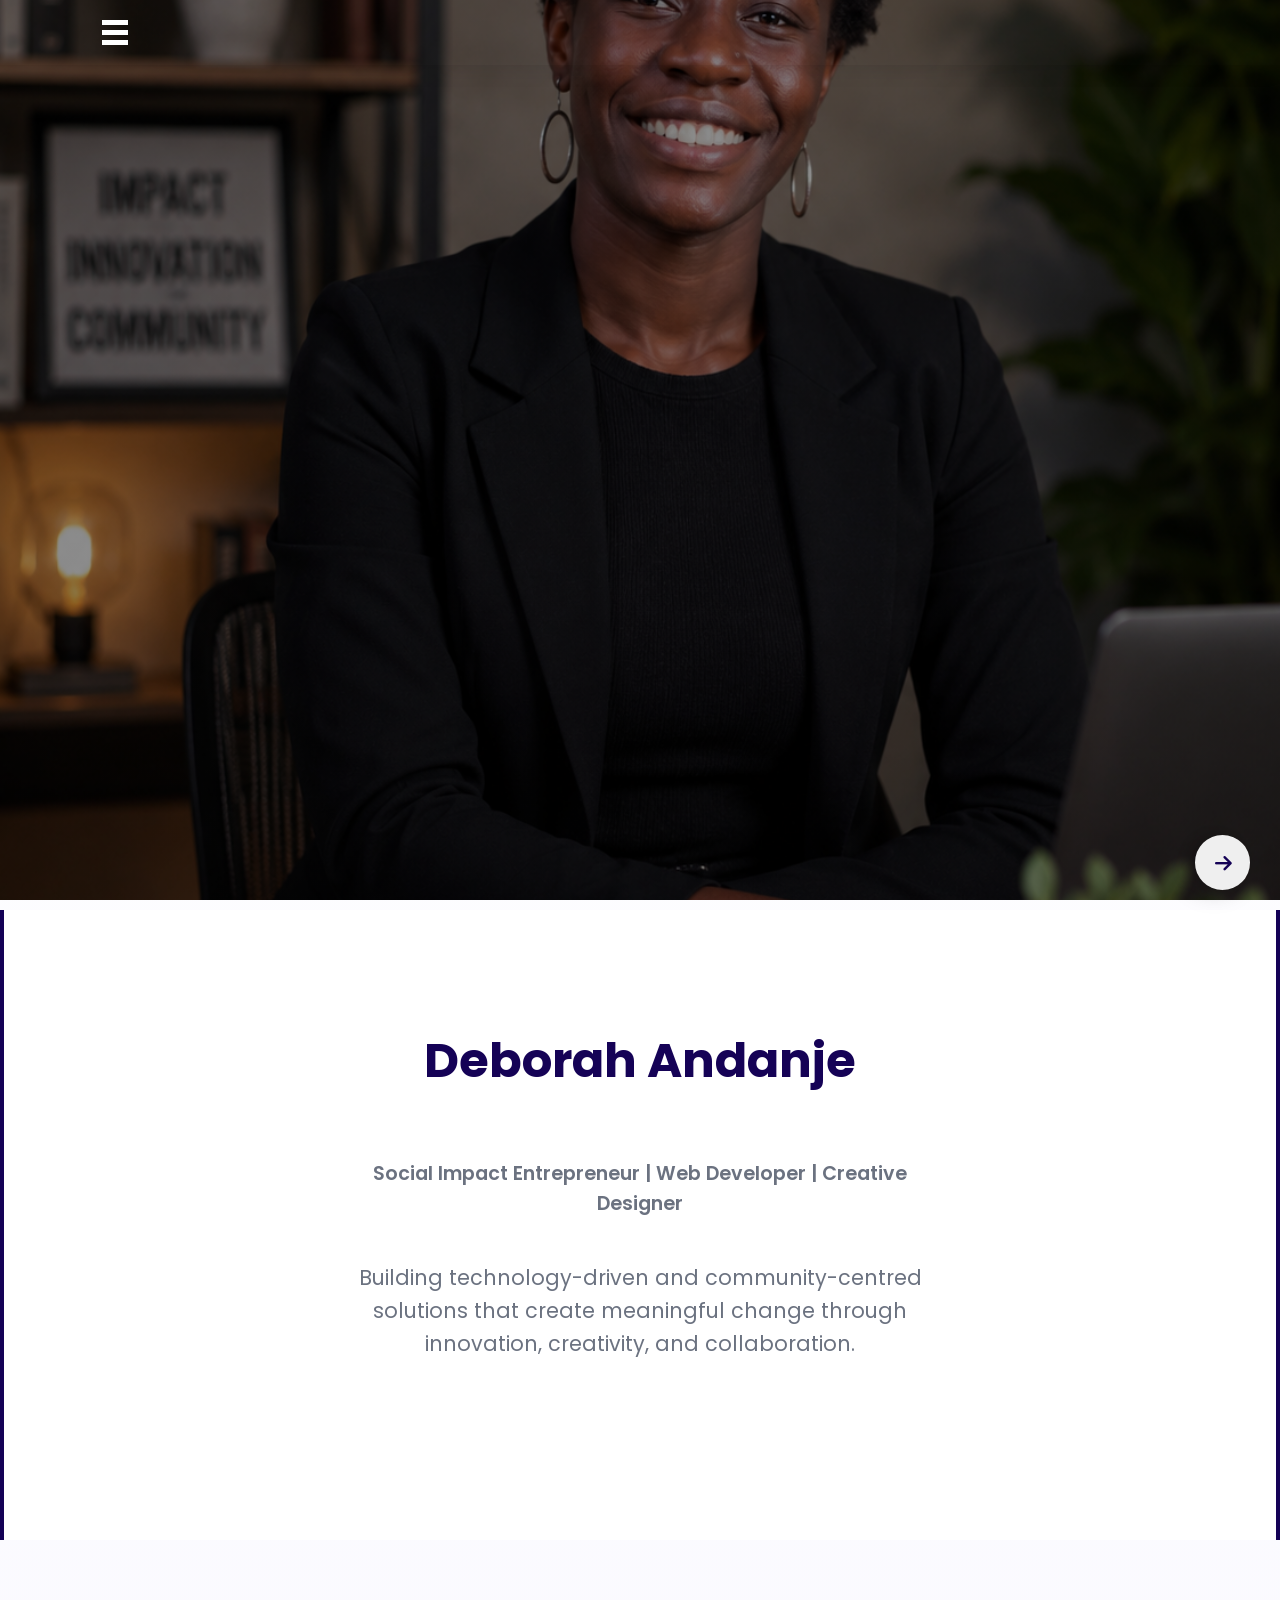
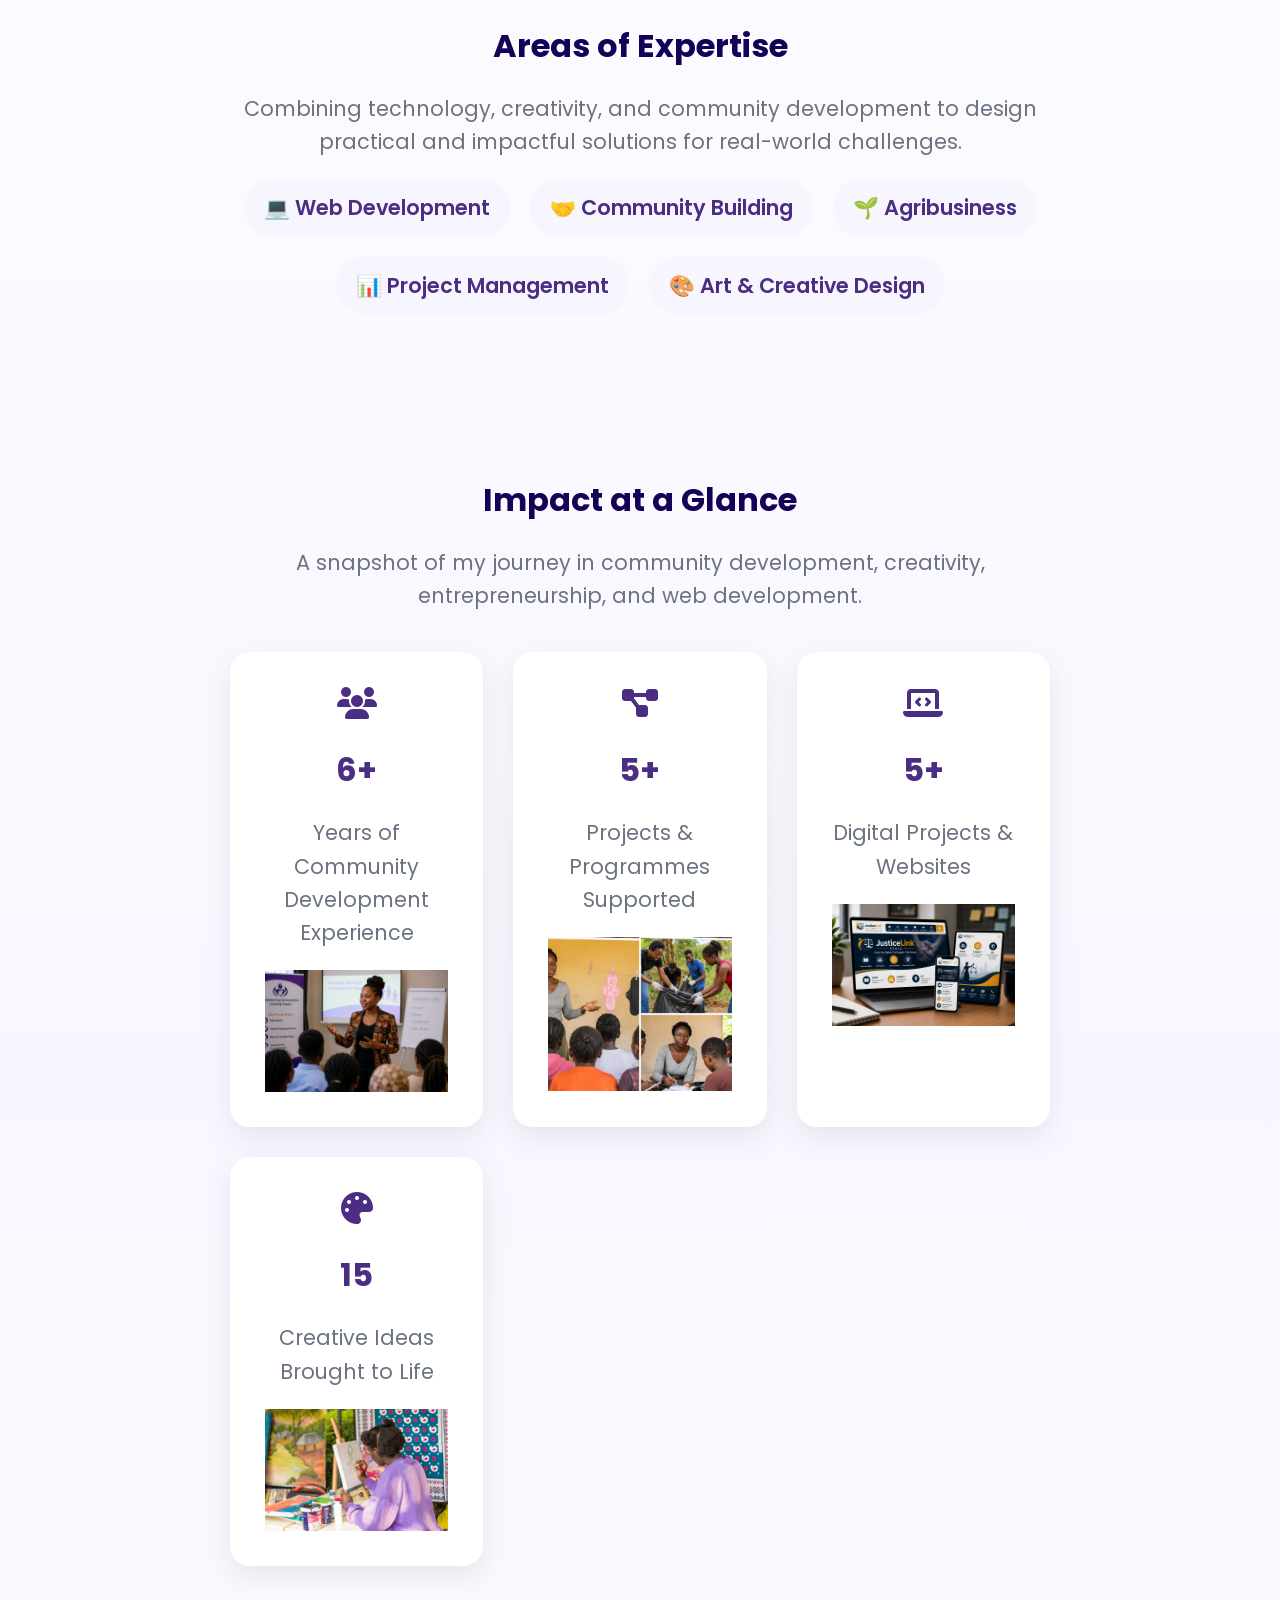
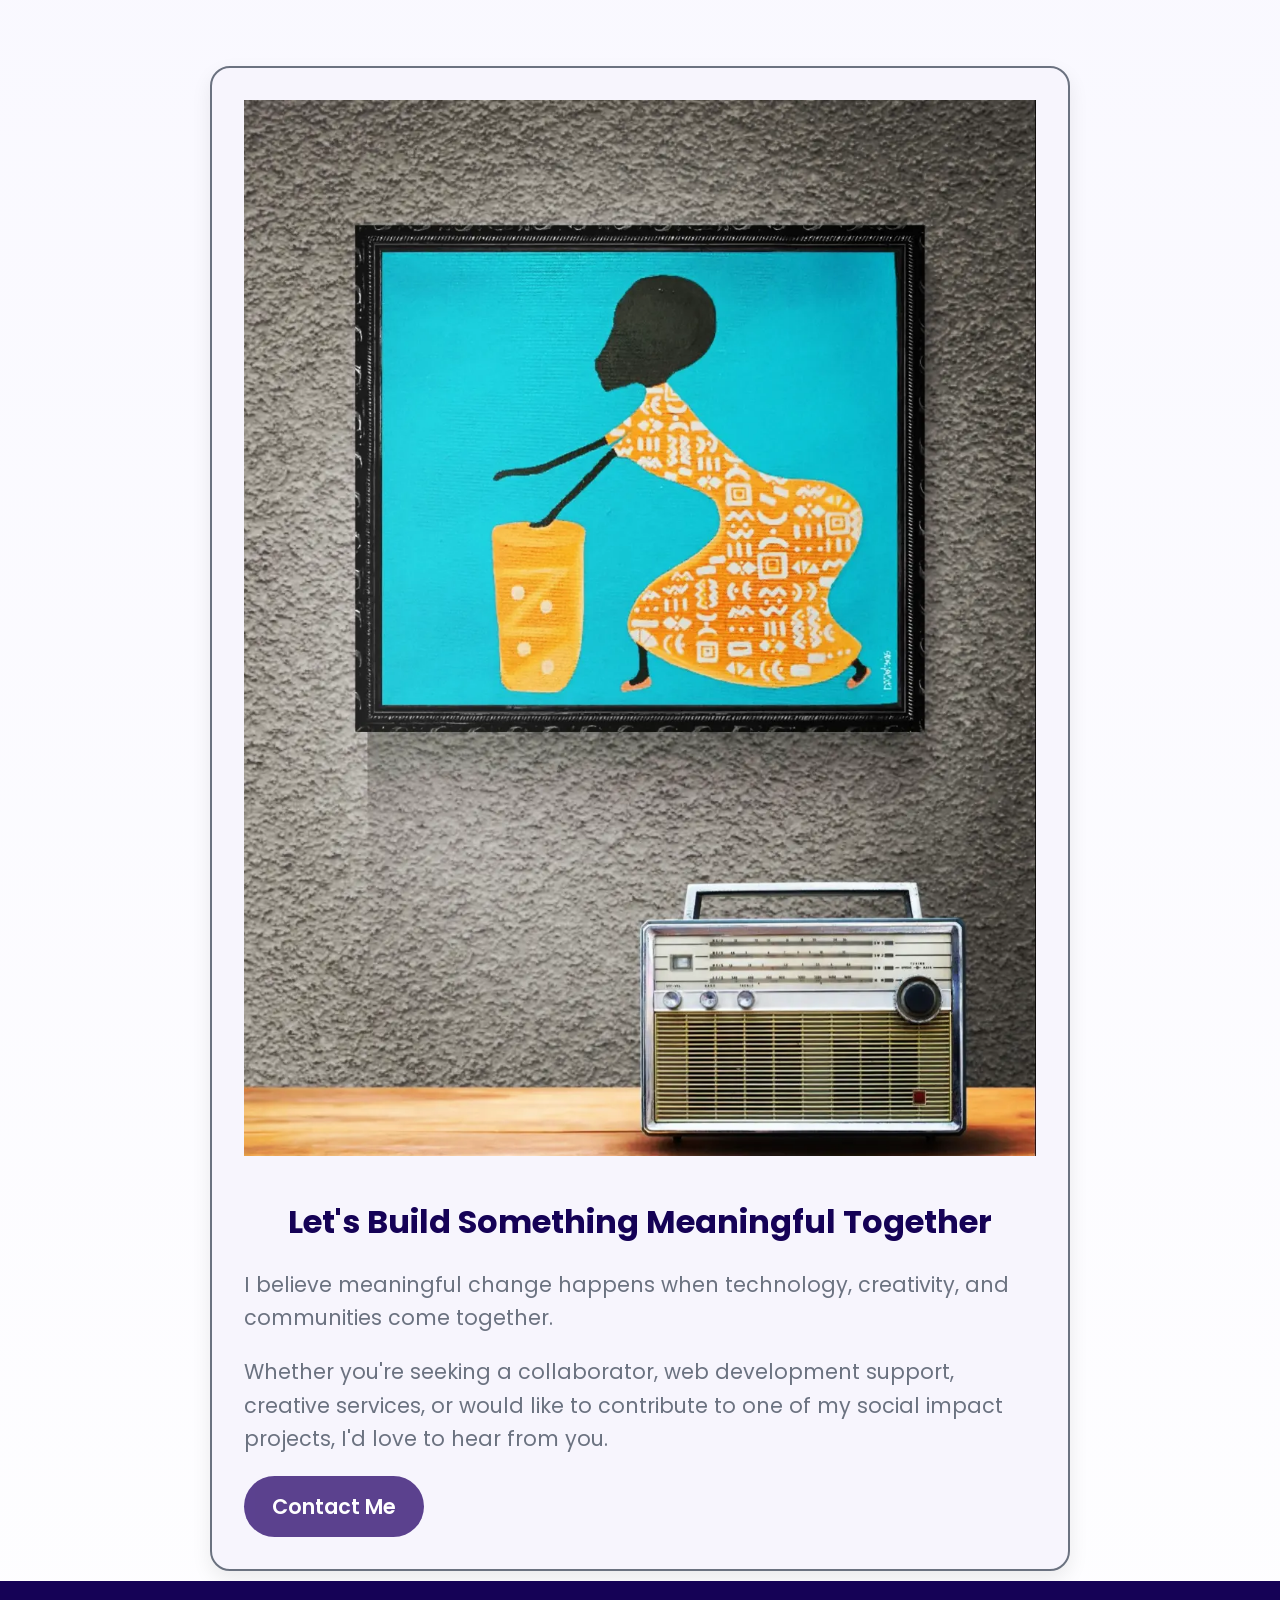
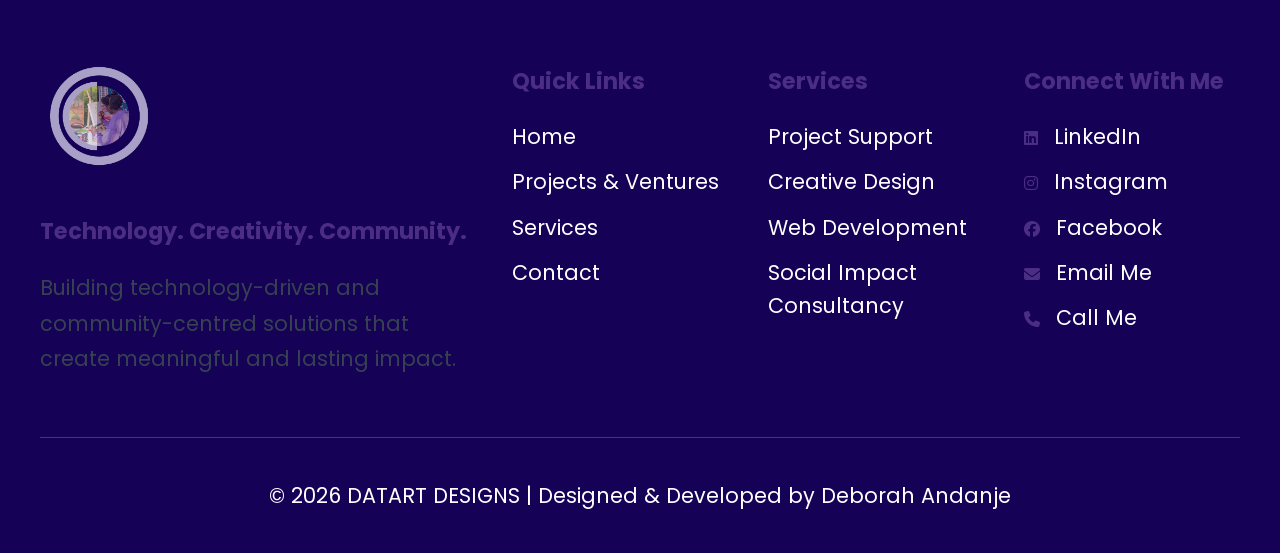
==== index.html @ 59ddecd2 "add edited index.html file added file after deleting previous one" ====
<!doctype html>
<html lang="en">
  <head>
    <meta charset="UTF-8" />
    <meta name="viewport" content="width=device-width, initial-scale=1.0" />
    <meta name="description" content="Portfolio of Deborah Andanje, Community Development Professional, Creative Designer, Web Developer, and Entrepreneur based in Kenya.">
    
    <meta property="og:title"
    content="Deborah Andanje Portfolio">

    <meta property="og:image"
    content="images/portfolio-preview.jpg">

    <meta property="og:description"
    content="Community Development • Web Development • Creative Design">

    <meta property="og:type"
    content="website">
    
    <title>My Portfolio</title>

    <link rel="preconnect" href="https://fonts.googleapis.com" />
    <link rel="preconnect" href="https://fonts.gstatic.com" crossorigin />
    <link
      href="https://fonts.googleapis.com/css2?family=Poppins:wght@300;400;500;600;700&display=swap"
      rel="stylesheet"
    />

    <link
      rel="stylesheet"
      href="https://cdnjs.cloudflare.com/ajax/libs/font-awesome/6.7.2/css/all.min.css"
    />
    <link rel="stylesheet" href="styles.css" />
  </head>
  

  <body>
    <header class="hero-nav">
      <nav class="navbar">
        <button class="nav-toggle" aria-label="Toggle navigation">
          <span></span>
          <span></span>
          <span></span>
        </button>

        <ul class="nav-links">
          <li><a href="index.html">About</a></li>
          <li><a href="services.html">Services</a></li>
          <li><a href="portfolio.html">Projects & Ventures</a></li>
          <li><a href="contact.html">Contact</a></li>
        </ul>
      </nav>
    </header>

    <main>
      <section class="hero hero-index reveal">
        <h1 class="hero-title">Deborah Andanje</h1>
        <p class="hero-tagline">
          Social Impact Entrepreneur | Web Developer | Creative Designer
        </p>
        <p>
          Building technology-driven and community-centred solutions that create
          meaningful change through innovation, creativity, and collaboration.
        </p>
        <div class="hero-buttons">
          <a href="portfolio.html" class="hero-button"> View My Work </a>
          <a href="contact.html" class="hero-button"> Get In Touch </a>
        </div>
      </section>

      <section class="skills-section reveal">
        <h2>Areas of Expertise</h2>

        <p>
          Combining technology, creativity, and community development to design
          practical and impactful solutions for real-world challenges.
        </p>

        <div class="skills-container">
          <span class="skill-badge">💻 Web Development</span>

          <span class="skill-badge">🤝 Community Building</span>

          <span class="skill-badge">🌱 Agribusiness</span>

          <span class="skill-badge">📊 Project Management</span>

          <span class="skill-badge">🎨 Art & Creative Design</span>
        </div>
      </section>

      <section class="stats-section reveal">
        <h2>Impact at a Glance</h2>
        <p>A snapshot of my journey in community development,
        creativity, entrepreneurship, and web development.</p>

        <div class="stats-grid">

          <div class="stat-card">

            <i class="fa-solid fa-users"></i>

            <h3 class="counter" data-target="6">0</h3>

            <p>Years of Community Development Experience</p>
            <div class="stat-image">
              <img src="images/WHY WORK WITH ME.png" 
              alt="Deborah Andanje facilitating a community development workshop">
            </div>

          </div>

          <div class="stat-card">

            <i class="fa-solid fa-diagram-project"></i>

            <h3 class="counter" data-target="5">0</h3>

            <p>Projects & Programmes Supported</p>
            <div class="stat-image">
              <img src="images/DEBORAH PROJECTS STAT-CARD.png" 
              alt="Deborah Andanje facilitating a community development project">
            </div>

          </div>

          <div class="stat-card">

            <i class="fa-solid fa-laptop-code"></i>

            <h3 class="counter" data-target="5">0</h3>

            <p>Digital Projects & Websites</p>

            <div class="stat-image">
             <img src="images/DIGITAL PROJECTS AND WEBSITES STAT-CARD.png" 
             alt="JusticeLink Kenya website displayed across digital devices">
            </div>

          </div>

          <div class="stat-card">

            <i class="fa-solid fa-palette"></i>

            <h3 class="counter" data-target="50">0</h3>

            <p>Creative Ideas Brought to Life</p>
            
            <div class="stat-image">
             <img src="images/DEBORAH DRAWING.jpg" 
             alt="Deborah Andanje drawing a creative design on canvas">
            </div>

          </div>

        </div>


      </section>
      <section class="cta-section reveal card">
        <img
          src="images/CONTACT ME-HOME PAGE.jpg"
          alt="Deborah Profile Image"
          class="image lightbox-trigger"
        />

        <h2>Let's Build Something Meaningful Together</h2>

        <p>
          I believe meaningful change happens when technology, creativity, and
          communities come together.
        </p>

        <p>
          Whether you're seeking a collaborator, web development support,
          creative services, or would like to contribute to one of my social
          impact projects, I'd love to hear from you.
        </p>

        <a href="contact.html" class="cta-button"> Contact Me </a>
      </section>
    </main>

    <footer>
      <div class="footer-container">
        <!-- Footer Brand -->

        <div class="footer-brand">
          <img
            src="images/MY PORTFOLIO LOGO.png"
            alt="Deborah Andanje Logo"
            class="footer-logo lightbox-trigger"
          />
          <h3>Technology. Creativity. Community.</h3>

          <p>
            Building technology-driven and community-centred solutions that
            create meaningful and lasting impact.
          </p>
        </div>

        <!-- Quick Links -->

        <div class="footer-column">
          <h3>Quick Links</h3>

          <ul>
            <li><a href="index.html">Home</a></li>

            <li><a href="portfolio.html">Projects & Ventures</a></li>

            <li><a href="services.html">Services</a></li>

            <li><a href="contact.html">Contact</a></li>
          </ul>
        </div>

        <!-- Services -->

        <div class="footer-column">
          <h3>Services</h3>

          <ul>
            <li>Project Support</li>

            <li>Creative Design</li>

            <li>Web Development</li>

            <li>Social Impact Consultancy</li>
          </ul>
        </div>

        <!-- Social Links -->

        <div class="footer-column">
          <h3>Connect With Me</h3>

          <ul>
            <li>
              <a
                href="https://linkedin.com/in/deborah-tsimbavasi-4394191a1"
                target="_blank"
                rel="noopener noreferrer"
              >
                <i class="fa-brands fa-linkedin"></i>
                LinkedIn
              </a>
            </li>

            <li>
              <a
                href="https://www.instagram.com/datartdesigns?igsh=NXFjNjg1M2liNnNp"
                target="_blank"
                rel="noopener noreferrer"
              >
                <i class="fa-brands fa-instagram"></i>
                Instagram</a
              >
            </li>

            <li>
              <a
                href="https://web.facebook.com/DebraTAndanje"
                target="_blank"
                rel="noopener noreferrer"
              >
                <i class="fa-brands fa-facebook"></i>
                Facebook</a
              >
            </li>

            <li>
              <a href="mailto:deborahandanje@gmail.com">
                <i class="fa-solid fa-envelope"></i>
                Email Me</a
              >
            </li>

            <li>
              <a href="tel:+254716 695 147">
                <i class="fa-solid fa-phone"></i>

                Call Me
              </a>
            </li>
          </ul>
        </div>
      </div>

      <!-- Copyright -->

      <div class="footer-bottom">
        <p>
          © <span id="current-year"></span>
          DATART DESIGNS | Designed & Developed by Deborah Andanje
        </p>
      </div>
    </footer>

    <!-- Back to Top Button -->

    <button id="backToTop" aria-label="Back to Top">
      <title="Back to Top">

     <i class="fa-solid fa-arrow-up"></i>

    </button>

    <!--Image Lightbox-->

    <div id="lightbox" class="lightbox">

     <span class="close-lightbox">&times;</span>

      <img
        id="lightbox-image"
        src=""
        alt="Expanded project image"
      >

    </div>

    <script src="script.js"></script>
    
  </body>
</html>
---- styles.css ----
/* Variables */

:root {
    --primary: #4b2e83;
    --dark: #150256;
    --text: #374151;
    --muted: #6b7280;
    --background: #f7f5fd;
    --highlight: #ffffff;

    --font-body: "Poppins", sans-serif;

    --space-sm: 10px;
    --space-md: 20px;
    --space-lg: 40px;
    --section-padding: 40px;

    --space-input: 12px;
    --space-button-y: 14px;
    --space-button-x: 20px;
    --card-shadow: 0 8px 20px rgba(0,0,0,0.08);
    --transition: all 0.3s ease;
}

::-webkit-scrollbar{

width:10px;

}

::-webkit-scrollbar-thumb{

background:var(--primary);
border-radius:20px;

}

html{

scroll-behavior:smooth;

} 

::selection{

background:var(--primary);
color:var(--background);

}


/* Back To Top Button*/

#backToTop{

    position: fixed;

    bottom: 30px;

    right: 30px;

    width: 55px;

    height: 55px;

    border: none;

    border-radius: 50%;

    background: var(--var --dark);

    color: var(--dark);

    cursor: pointer;

    font-size: 1.2rem;

    display: flex;

    align-items: center;

    justify-content: center;

    box-shadow: 0 8px 25px rgba(0,0,0,.25);

    opacity: 1;

    visibility: visible;

    transition: all .3s ease;

    z-index: 999;
    transform: translateY(20px) rotate(90deg);
    

}

#backToTop:hover{

    background: var(--primary);

    transform: translateY(-6px);

}

#backToTop.show{

    opacity: 1;

    visibility: visible;
    transform:translateY(0) rotate(0deg);


}


/* Box Sizing */

* {
    box-sizing: border-box;
}

/* Card Style */
.card {
    border: 2px solid var(--muted);
    border-radius: 20px;
    padding: 2rem;
    margin-top: var(--space-md);
    background-color: var(--background);
    color: var(--dark);
    box-shadow: var(--card-shadow);
    transition: var(--transition);
}

.card:hover{

transform:translateY(-8px);

}

.card h3 {
    color: var(--primary);
}

/* General Page Styling */

body {
    font-family: var(--font-body);
    font-size: 1.3rem;
    line-height: 1.6;
    color: var(--text);
    margin: 0;
    background:
    linear-gradient(
    180deg,
    #ffffff,
    #f8f7ff,
    #ffffff);
    animation:fadeIn 1s ease;

    }

    @keyframes fadeIn{

    from{

    opacity:0;

    }

    to{

    opacity:1;

}

}


main {
    max-width: 900px;
    margin: 0 auto;
    padding: var(--space-sm) var(--space-md);
}

section{

padding:var(--section-padding) 2rem;

}

img{

max-width:100%;
display:block;

}

/* Typography */
h1,
h2,
h3{

transition:.3s ease;

}

h2:hover{

color:var(--primary);

}

h1 {
    font-size: 3rem;
    color: var(--dark);
    padding: var(--space-md);
    margin-bottom: var(--space-md);
}

h2 {
    font-size: 2rem;
    color: var(--dark);
    margin-top: var(--space-lg);
    margin-bottom: var(--space-sm);
}

h3 {
    font-size: 1.4rem;
    color: var(--dark);
    margin-bottom: var(--space-sm);
}

p,
li,
a,
label,
input,
textarea,
select,
button {
    font-size: 1.3rem;
}


/* Logo */
.logo a {
    display: flex;
    align-items: center;
    gap: var(--space-sm);

    color: var(--highlight);
    text-decoration: none;
    font-size: 1.2rem;
    font-weight: 700;
}

.logo-text {
    color: var(--highlight);
    font-size: 3rem;
    font-weight: 700;

    text-align: center;
}

.logo-image {
    width: 400px;
    height: 400px;
    opacity: 0.7;
}

/* Projects Image styles */
.project-image {
    width: 100%;
    max-width: 280px;
    height: 280px;
    object-fit: contain;
    display: block;
    margin: 20px auto;
    opacity: 0.9;
    border-radius: 20px;
}


/* Skills Section Styles */
.skills-section {
    text-align: center;
}


.skills-container {
    display: flex;
    flex-wrap: wrap;
    justify-content: center;
    gap: var(--space-md);

    margin-top: var(--space-md);
}

.skills-container span {
    color: var(--primary);
}

.skill-badge {
    background-color: var(--background);
    color: var(--dark);

    padding: 12px 20px;

    border-radius: 50px;

    font-weight: 600;

    transition: all 0.3s ease;
}


.skill-badge:hover {
    background-color: var(--muted);

    transform: translateY(-3px);

    cursor: default;
}


/* CTA Buttons */

.cta-button {
    display: inline-block;
    padding: 14px 28px;

    background-color: var(--primary);
    color: var(--highlight);

    text-decoration: none;
    font-weight: 600;

    border-radius: 50px;
    opacity: 0.9;

    transition: all 0.3s ease;
}


.cta-button:hover,
.hero-button:hover {
    background-color: var(--dark);
    transform:translateY(-3px);
}

.cta-button:visited {
    color: var(--highlight);
}


.contact-icon {
    color: #0066cc;
    margin-right: 10px;
}

/*Navigation background section*/
.hero-nav {
    height: 100vh;
    background: linear-gradient(
        rgba(0,0,0,0.45),
        rgba(0,0,0,0.45)
    ),
    url("images/CONTACT-GET IN TOUCH SECTION.png");

    background-size: cover;
    background-position: center;
    background-repeat: no-repeat;

    display: flex;
    flex-direction: column;
    justify-content: space-between;

}
.services-hero {
   background-image:
    linear-gradient(
        rgba(21, 2, 86, 0.65),
        rgba(21, 2, 86, 0.65)
    ),
    url("images/MY SERVICES NAVIGATION.png");

    background-size: cover;
    background-position: center;
    background-repeat: no-repeat;

    min-height: 80vh;

    display: flex;
    flex-direction: column; 
}

.services-hero nav {

    background: transparent;

}

.service-image{
    width:100%;
    height: 280px;
    object-fit:cover;
    border-radius:12px;
    margin-bottom:1rem;
}

.service-image:hover{
    transform:scale(1.03);
}

.quote-banner {

    background-image:
    linear-gradient(
        rgba(20, 2, 86, 0.65),
        rgba(20, 2, 86, 0.65)
    ),
    url("images/GET QUOTE.png");

    background-size: cover;
    background-position: center;
    background-repeat: no-repeat;
    min-height: 500px;
    display: flex;
    justify-content: center;
    align-items: center;

}

.quote-banner h2,
.quote-banner p {
    color: var(--highlight);
}


.portfolio-hero {
   background-image:
    linear-gradient(
        rgba(20, 2, 86, 0.65),
        rgba(20, 2, 86, 0.65)
    ),
    url("images/MY PORTFOLIO HERO.png");

    background-size: cover;
    background-position: center;
    background-repeat: no-repeat;

    min-height: 80vh;

    display: flex;
    flex-direction: column; 
}

.portfolio-hero nav {

    background: transparent;

}

.portfolio-image{
    width:100%;
    height:220px;
    object-fit:cover;
    border-radius:12px;
    margin-bottom:1rem;
}

.portfolio-image:hover{
    transform:scale(1.03);
}

.contact-hero {
   background-image:
    linear-gradient(
        rgba(21, 2, 86, 0.65),
        rgba(21, 2, 86, 0.65)
    ),
    url("images/CONTACT\ NAVIGATION.png");

    background-size: cover;
    background-position: center;
    background-repeat: no-repeat;

    min-height: 80vh;

    display: flex;
    flex-direction: column; 
}

.contact-image{
    width:100%;
    height:220px;
    object-fit:cover;
    border-radius:12px;
    margin-bottom:1rem;
}

.contact-image:hover{
    transform:scale(1.03);
}

.contact-grid i{
    color:var(--highlight);

}
/* Navigation */
.navbar{
    display:flex;
    justify-content:space-between;
    align-items:center;

    padding: 15px 8%;
}

nav {
    padding: var(--space-sm) var(--space-sm);
    display: flex;
    justify-content: space-between;
    align-items: center;
    position: relative;
    z-index: 2000;
    position:sticky;
    top:0;
    z-index:1000;
    box-shadow:

    0 5px 20px rgba(0,0,0,.08);

}

nav a {
    color: var(--dark);
    text-decoration: none;
    font-weight: 700;
    display: flex;
    padding: 10px 0;
    transition:0.3s;
}

.nav-links {
    list-style: none;
    display: flex;
    position: absolute;
    top: 100%;
    left: 0;
    width: 100%;
    max-width: 300px;
    flex-direction: column;
    gap: var(--space-md);
    margin: 0;
    padding: 0 0;
    box-shadow: 0 10px 24px rgba(225, 225, 225, 0.15);
    max-height: 0;
    overflow: hidden;
    opacity: 0;
    transition: max-height 0.4s ease, opacity 0.3s ease;
    z-index: 2100;
    background-color: var(--primary);
}

.nav-links a.active{

color:var(--primary);

font-weight:bold;

}

.nav-links.open {
    max-height: 300px;
    opacity: 1;
}

.nav-toggle {
    display: block;
    border: none;
    background: transparent;
    cursor: pointer;
    padding: 0;
    z-index: 2100;
}

.nav-toggle span {
    display: block;
    width: 26px;
    height: 5px;
    margin: 5px 0;
    background-color: var(--highlight);
    transition: transform 0.3s ease, opacity 0.3s ease;
}

/* Hover Effect */
nav a:hover {
    color: var(--primary);
    text-decoration: underline;
}


/* Visited Links */
nav a:visited {
    color: var(--muted);
}


/* Hero Section */
.hero {
    min-height: 70vh;

    display: flex;
    flex-direction: column;
    justify-content: center;
    align-items: center;

    text-align: center;
    padding: 50px 2rem;
    background-size:cover;
    background-position: center;
    background-color: var(--highlight);

}


.hero h2 {
    margin-bottom: var(--space-md);
    color: var(--dark);
}

.hero p {
    color: var(--text);
    max-width: 600px;
    margin-bottom: var(--space-md);
}

.hero-button {
    display: flex;
    padding:var(--space-sm) var(--space-md);
    color: var(--highlight);
    border-radius: 20px;
    gap: 20px;
    flex-wrap: wrap;
    justify-content: center;
}



.hero-tagline{

    font-size:1.2rem;

    font-weight:600;

    color:var(--primary);

    margin-bottom:1rem;

}

.hero-content{
    flex:1;
    display:flex;
    justify-content:center;
    align-items:center;
    flex-direction:column;
    text-align:center;
    color:var(--highlight);

    padding:2rem;
}

.hero-content h1{
    font-size:3rem;
    max-width:800px;
    margin-bottom: 1rem;
    color:var(--highlight);
}

.hero-content p{
    font-size:1.2rem;
    max-width:650px;
    margin-bottom:2rem;
}

.stats-container{

    display:flex;

    justify-content:center;

    gap:20px;

    flex-wrap:wrap;

}

.stats-section{

    text-align:center;

    padding:80px 20px;

}

.stats-grid{

    display:grid;

    grid-template-columns:repeat(auto-fit,minmax(220px,1fr));

    gap:30px;

    margin-top:40px;

}

.stat-card{

    background-color:var(--highlight);

    padding: 35px;

    border-radius:20px;

    min-width:180px;

    text-align:center;

    box-shadow:
    0 10px 30px rgba(0,0,0,0.08);
    
    transition:.3s ease;

}

.stat-card h3{

    font-size:2rem;

    color:var(--primary);

}

.stat-card p{

    color:var(--muted);

}

.stat-card:hover{

    transform:translateY(-8px);

}

.stat-card i{

    font-size:2rem;

    color:var(--primary);

    margin-bottom:15px;

}

.counter{

    font-size:3rem;

    color:var(--dark);

    margin:10px 0;

}

/* ==========================================
   Image Lightbox
========================================== */

.lightbox{

    position:fixed;

    inset:0;

    background:rgba(0,0,0,.9);

    display:flex;

    justify-content:center;

    align-items:center;

    opacity:0;

    visibility:hidden;

    transition:.3s ease;

    z-index:9999;

}

.lightbox.show{

    opacity:1;

    visibility:visible;

}

.lightbox img{

    max-width:90%;

    max-height:85vh;

    border-radius:15px;

    box-shadow:0 15px 50px rgba(0,0,0,.5);
      animation:zoomIn .35s ease;

}
@keyframes zoomIn{

    from{

        transform:scale(.85);

        opacity:0;

    }

    to{

        transform:scale(1);

        opacity:1;

    }

}

.close-lightbox{

    position:absolute;

    top:25px;

    right:35px;

    color:white;

    font-size:3rem;

    cursor:pointer;

}

.lightbox-trigger{

    cursor:zoom-in;

    transition:.3s ease;

}

.lightbox-trigger:hover{

    transform:scale(1.03);

}

/* Projects showcase */
.project-showcase{

padding:60px;

text-align:center;

}

.project-logo{

width:250px;

margin:30px auto;

display:block;

}

.project-tagline{

font-size:1.2rem;

font-style:italic;

margin-bottom:30px;

color:var(--primary);

}
.project-details{

text-align:left;

line-height:1.8;

margin-top:30px;

}

.project-details h3{

margin-top:40px;

color:var(--primary);

}

.project-details ul{

padding-left:25px;

}

.project-details li{

margin-bottom:10px;

}

.project-showcase .cta-button{

margin-top:30px;

display:inline-block;

}

.project-pillars {

  margin-top: 40px;

}

.pillars-grid {

  display: grid;

  grid-template-columns: repeat(auto-fit, minmax(220px, 1fr));

  gap: 20px;

  margin-top: 30px;

}

.pillar-card {

  background-color: var(--highlight);

  border-radius: 15px;

  padding: 25px;

  text-align: center;

  box-shadow: 0 8px 20px rgba(0, 0, 0, 0.08);

  transition: 0.3s ease;

}

.pillar-card:hover {

  transform: translateY(-5px);

}

.pillar-card i {

  font-size: 2.5rem;

  color: var(--primary);

  margin-bottom: 15px;

}

.pillar-card h4 {

  margin-bottom: 10px;

  color: var(--dark);

}

.pillar-card p {

  line-height: 1.7;

  color: var(--muted);

}

.creative-quote{

    font-style: italic;

    color: var(--primary);

    font-size: 1.1rem;

    margin-bottom: 30px;

}

/* Project links */
.project-link {
    display: inline-block;
    margin-top: var(--space-md);
    padding: 12px 20px;
    background-color: var(--primary);
    color: var(--highlight);
    text-decoration: none;
    border-radius: 8px;
    font-weight: 600;
    transition: all 0.3s ease;
}

.project-link:hover {
    background-color: var(--dark);
    transform: translateY(-3px);
}

.project-link:visited {
    color: var(--highlight);
}


/* Form Feedback Messages */
#form-feedback {
    margin-top: var(--space-sm);
    font-weight: 600;
}

#form-feedback.error {
  color: #cc0000;
}
 
#form-feedback.success {
  color: #006600;
}


/* Forms */
form {
    display: flex;
    flex-direction: column;
    gap: var(--space-md);
}

form input,
form textarea,
form select {
    width: 100%;
    padding: var(--space-input);
    border: 1px solid var(--muted);
    border-radius: 6px;
    font-family: var(--font-body);
}

form button {
    background-color: var(--primary);
    color: var(--highlight);
    border: none;
    padding: var(--space-button-y) var(--space-button-x);
    border-radius: 6px;
    cursor: pointer;
    font-family: var(--font-body);
    font-weight: 600;
    transition: 0.3s ease;
}

form button:hover {
    background-color: var(--primary);
}

.contact-image,
.working-image {

    flex: 1;

}

.contact-image img,
.working-image img {

    width: 100%;

    border-radius: 30px;

    object-fit: cover;

    box-shadow:  20px 10px rgba(0, 0, 0, 0.15);
    
}

/* Icons styling */
.label i {
    margin-right: 8px;
    color:var(--highlight);
}

.button i {
    margin-right: 8px;
    color: var(--highlight);
}


/* Footer */

footer {

    background-color: var(--dark);

    color: var(--highlight);

    padding: 60px 40px 20px;
    position:relative;
    overflow:hidden;

}

.footer-container {

    display: grid;

    grid-template-columns: 2fr 1fr 1fr 1fr;

    gap: 40px;

}


.footer-bottom {

    margin-top: 40px;

    padding-top: 20px;

    border-top: 1px solid rgba(255,255,255,0.2);

    text-align: center;
    
}


.footer-logo {

    width: 120px;

    margin-bottom: 20px;

}

.footer-column h3,
.footer-brand h3 {

    color: var(--primary);

    margin-bottom: 16px;

}

.footer-column ul {

    list-style: none;

    padding: 0;

}

.footer-column li {

    margin-bottom: 12px;

}

.footer-column a {

    color: var(--highlight);

    text-decoration: none;

    transition: 0.3s ease;

}

.footer-column i{

margin-right:10px;

color:var(--primary);

font-size:1rem;

}

.footer-column a:hover{
    color:var(--primary);
    padding-left:5px;
}

.footer-brand p {

    line-height: 1.7;

    color: var(--text);

}


@media (max-width:768px){

.footer-container{

grid-template-columns:1fr;

text-align:center;

}

.footer-logo{

margin:auto;

}

}

.highlight {
    background-color: var(--highlight);
    border-left: 4px solid var(--dark);
    border-right: 4px solid var(--dark);
    padding: var(--space-lg);
    
    width: 100vw;
    margin-left: calc(-50vw + 50%);
    margin-right: calc(-50vw + 50%);
}

/* Scroll reveal animation styles */
.reveal {
  opacity: 0;
  transform: translateY(24px);
  transition: opacity 0.6s ease, transform 0.6s ease;
}
 
.reveal.visible {
  opacity: 1;
  transform: translateY(0);
}

.reveal p{
    color: var(--muted);
    
}

.reveal h2{
    text-align: center;
}

/* Heading animation cursor effect */
#hero-title::after {
    content: "Entrepreneur and Community Builder";

    animation: blink 0.8s infinite;
}

@keyframes blink {

    0%,
    50% {
        opacity: 1;
    }

    51%,
    100% {
        opacity: 0;
    }

}


@media screen and (max-width: 768px) {
    /* Navigation */

    .hero-nav,
    .services-hero,
    .portfolio-hero,
    .contact-hero,
    .quote-banner {
        height: auto;
        min-height: 60vh;
        background-size: cover;
        background-position: center;
    }
    
    .nav-links {
        position: absolute;
        top: 100%;
        right: 0;
        background-color: var(--dark);
        width: 100%;
        max-height: 0;
        overflow: hidden;
        transition: max-height 0.4s ease, opacity 0.3s ease;
        flex-direction: column;
        padding: 0 var(--space-md);
    }

    .nav-links.open {
        max-height: 420px;
        opacity: 1;
    }

    .nav-links li {
        display: block;
        margin: var(--space-sm) 0;
        width: 100%;
    }

    .nav-links li a {
        display: block;
        padding: 14px var(--space-md);
        color: var(--highlight);
        text-decoration: none;
    }

    .nav-links li a:hover {
        background-color: rgba(255,255,255,0.03);
        color: var(--primary);
    }

    .nav-toggle {
        display: block;
    }

    .nav {
        flex-direction: column;
        gap: var(--space-md);
        text-align: center;
        padding: var(--space-md);
    }

    /* Headings */

    h1 {
        font-size: 2.2rem;
    }

    h2 {
        font-size: 1.7rem;
    }

    /* Main Content */

    main {
        padding: var(--space-sm);
    }

    /* Hero Section */

    .hero {
        padding: var(--space-lg) var(--space-sm);
    }

    .project-showcase {
        padding: 40px 20px;
        opacity: 1;
        transform: none;
        visibility: visible;
    }

    .project-showcase.reveal {
        opacity: 1;
        transform: none;
    }

    .project-showcase .project-logo {
        width: 180px;
        margin: 20px auto;
    }

    .pillars-grid {
        gap: 15px;
    }
    
    /* About Layout */

    .about-layout {
        flex-direction: column;
    }
}
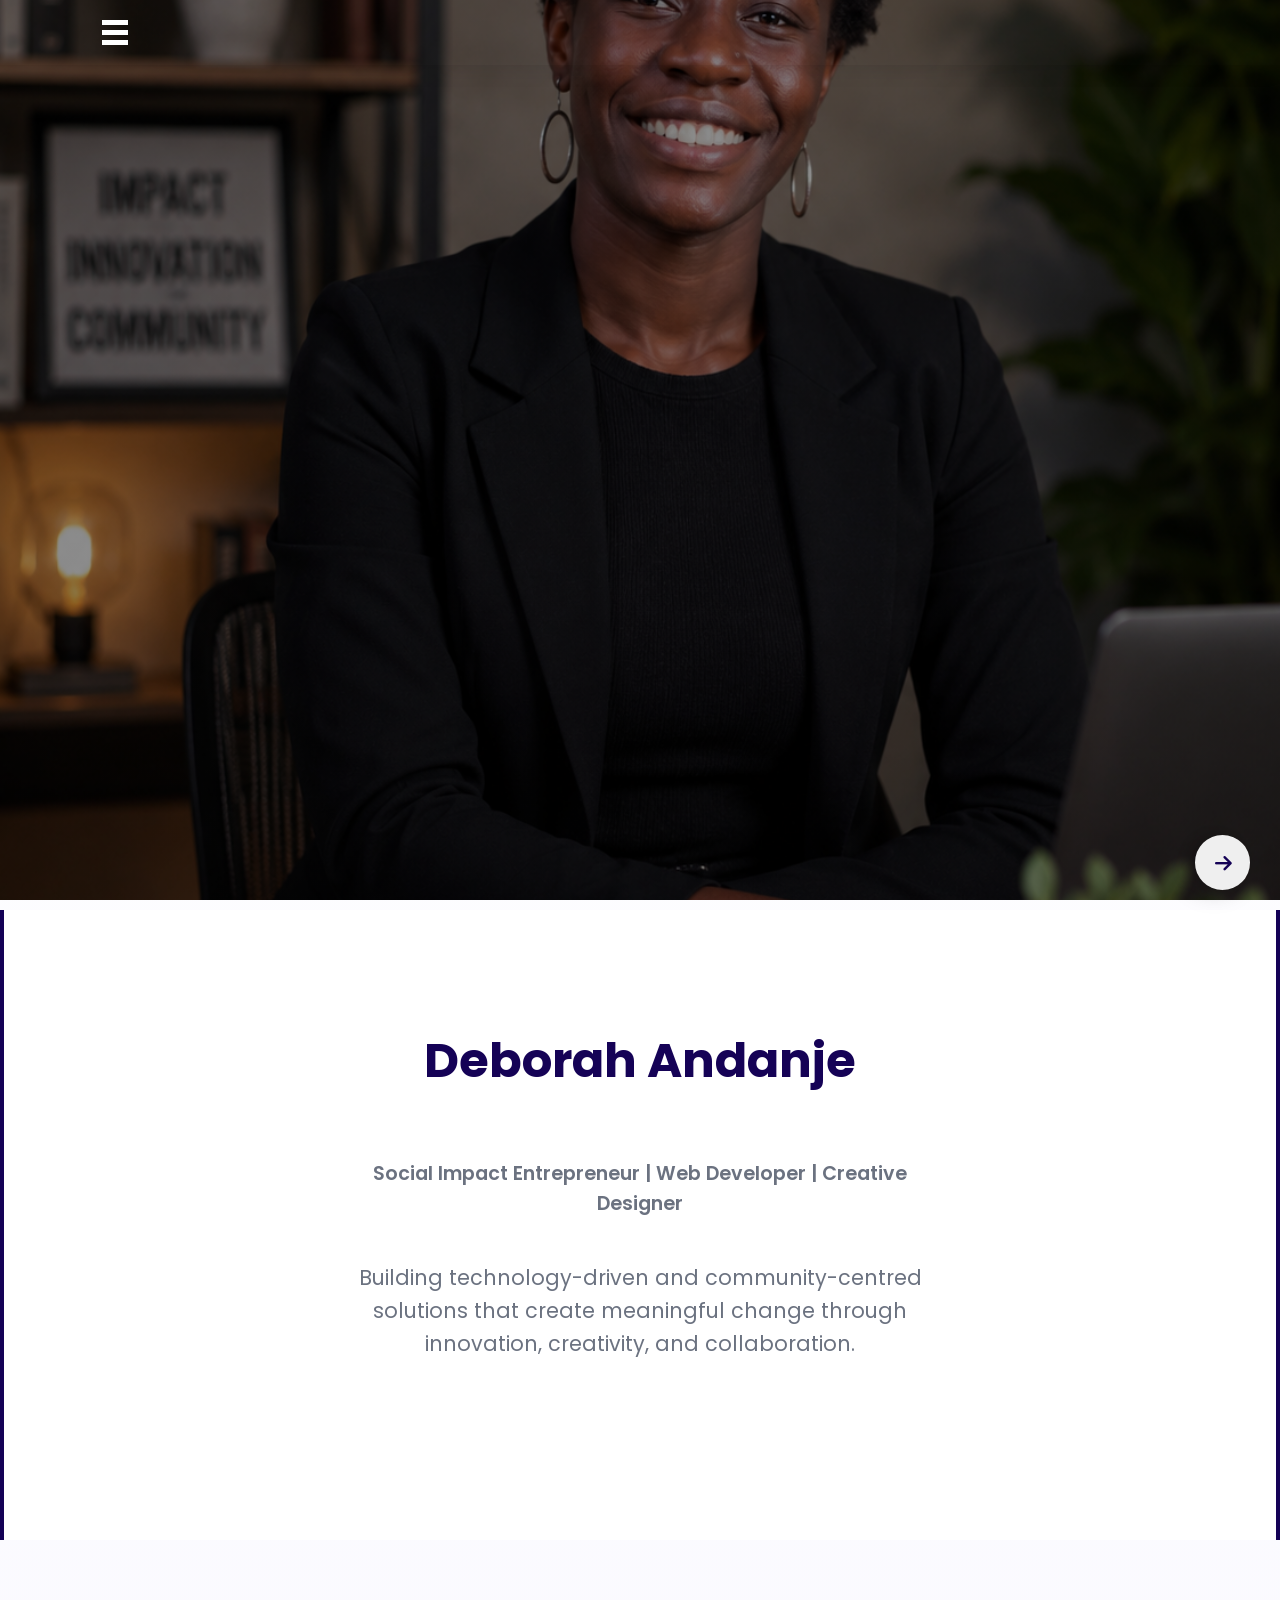
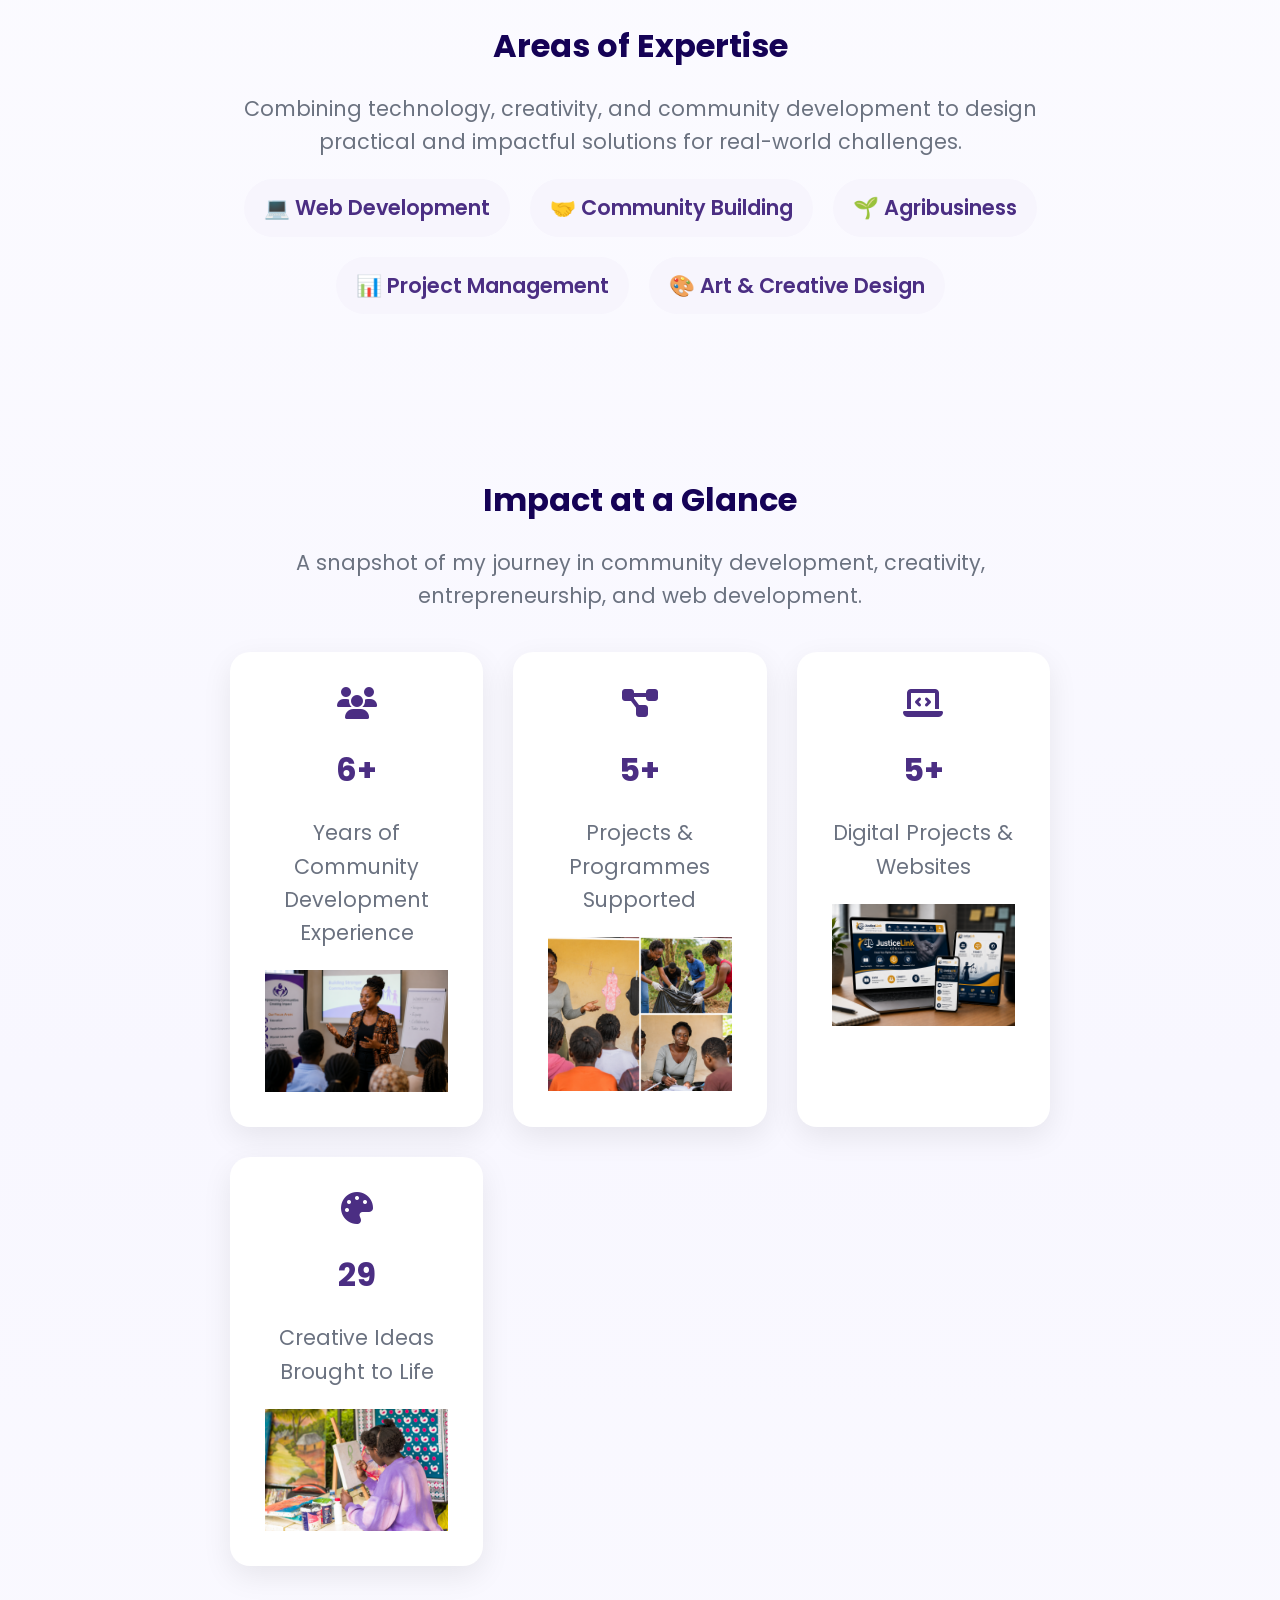
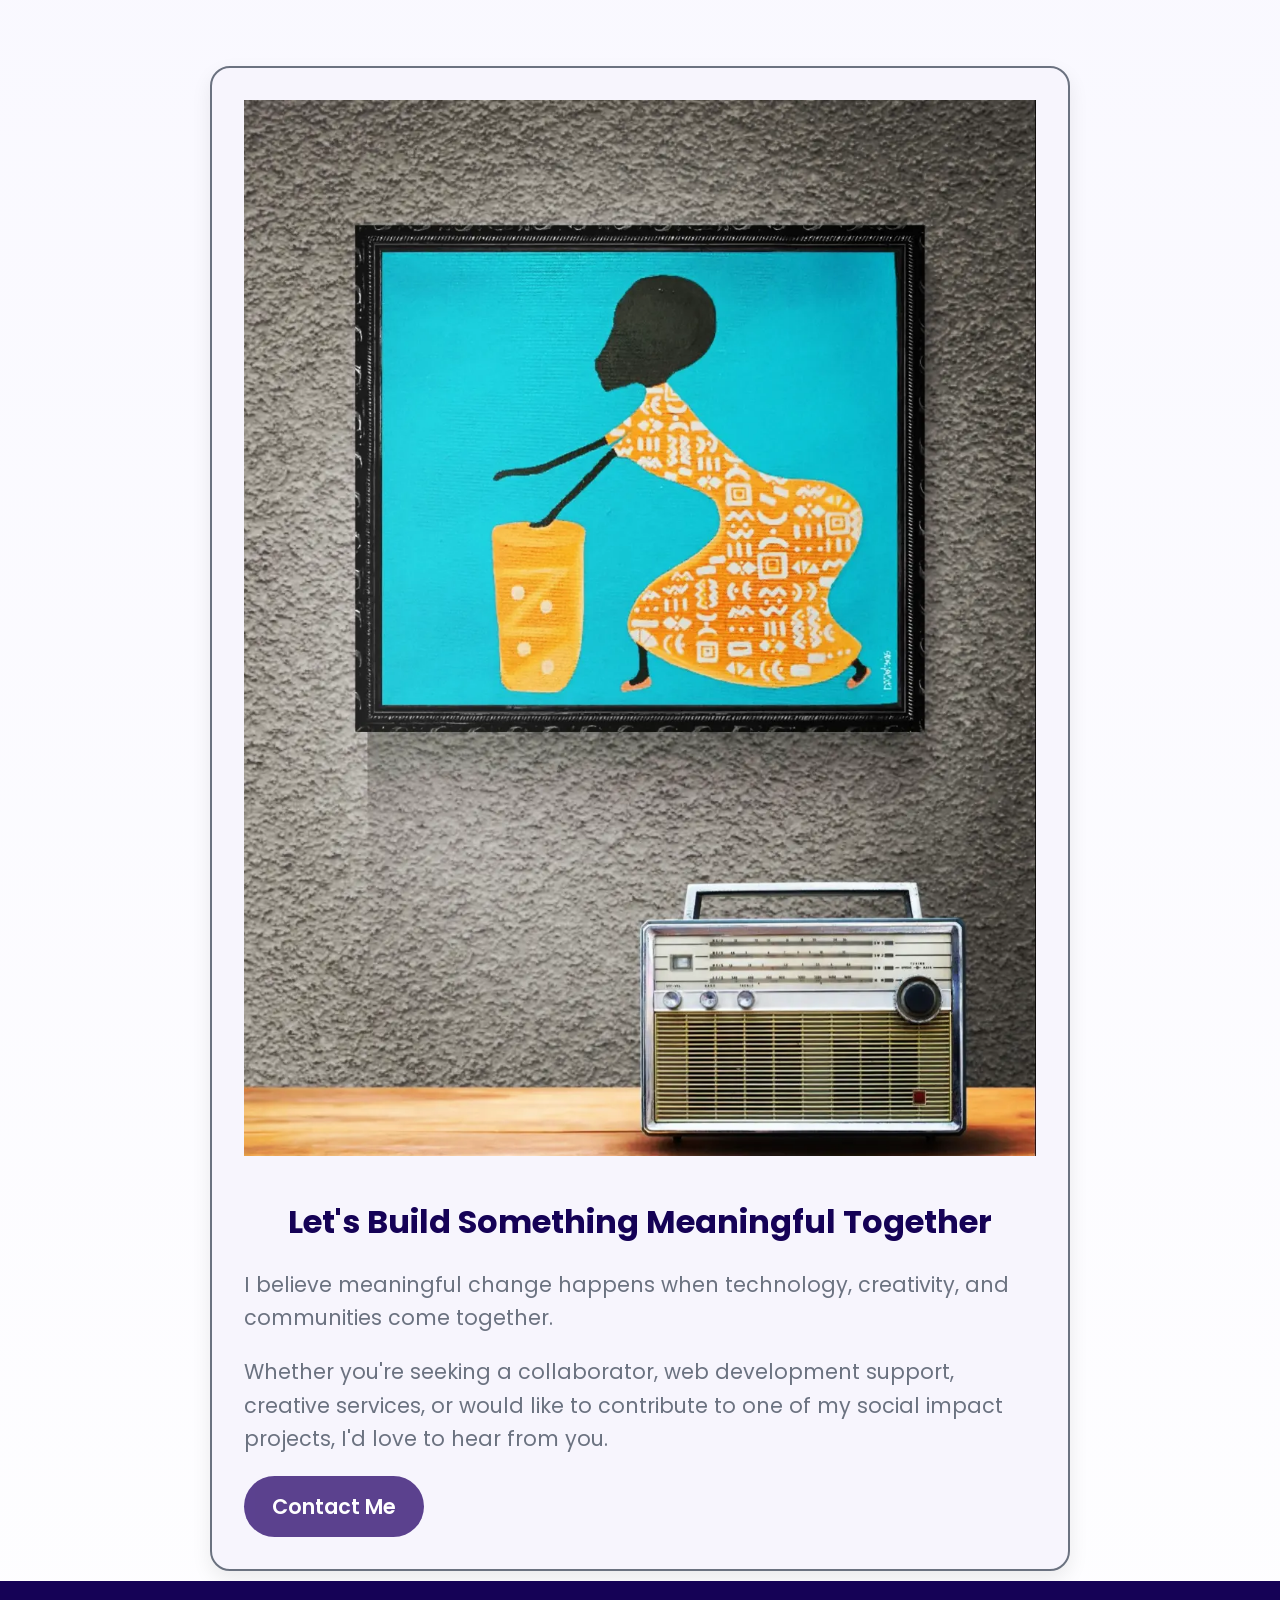
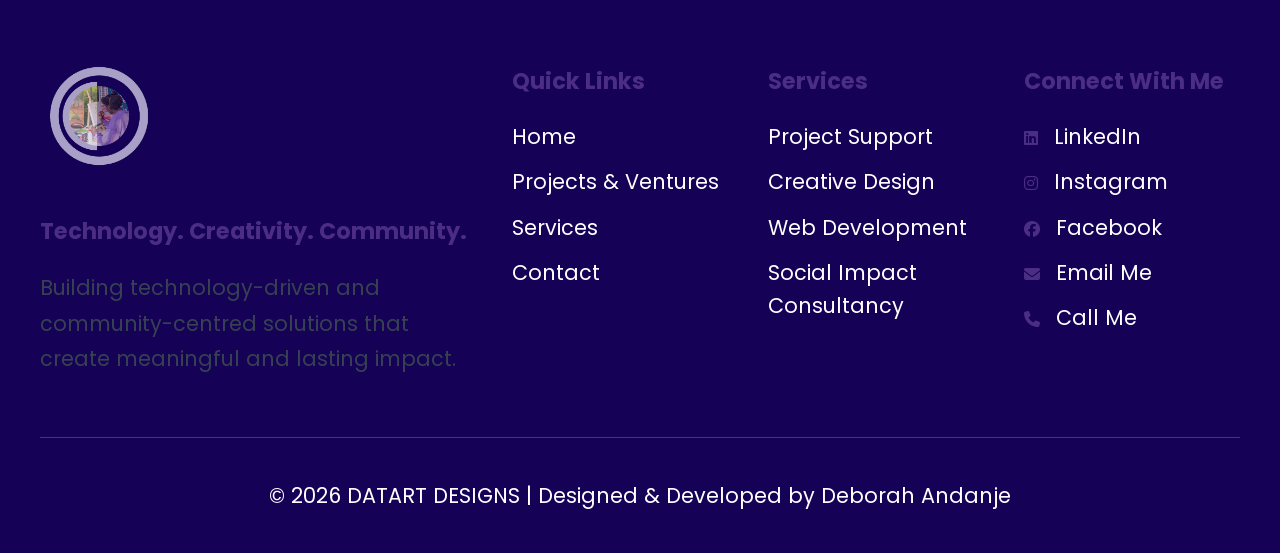
==== commit 5e53d9e5: "add newest version of index.html" ====
--- a/index.html
+++ b/index.html
@@ -3,20 +3,23 @@
   <head>
     <meta charset="UTF-8" />
     <meta name="viewport" content="width=device-width, initial-scale=1.0" />
-    <meta name="description" content="Portfolio of Deborah Andanje, Community Development Professional, Creative Designer, Web Developer, and Entrepreneur based in Kenya.">
-    
-    <meta property="og:title"
-    content="Deborah Andanje Portfolio">
-
-    <meta property="og:image"
-    content="images/portfolio-preview.jpg">
-
-    <meta property="og:description"
-    content="Community Development • Web Development • Creative Design">
-
-    <meta property="og:type"
-    content="website">
-    
+    <meta
+      name="description"
+      content="Portfolio of Deborah Andanje, Community Development Professional, Creative Designer, Web Developer, and Entrepreneur based in Kenya."
+    />
+    <meta name="color-scheme" content="light dark" />
+
+    <meta property="og:title" content="Deborah Andanje Portfolio" />
+
+    <meta property="og:image" content="images/portfolio-preview.jpg" />
+
+    <meta
+      property="og:description"
+      content="Community Development • Web Development • Creative Design"
+    />
+
+    <meta property="og:type" content="website" />
+
     <title>My Portfolio</title>
 
     <link rel="preconnect" href="https://fonts.googleapis.com" />
@@ -32,7 +35,6 @@
     />
     <link rel="stylesheet" href="styles.css" />
   </head>
-  
 
   <body>
     <header class="hero-nav">
@@ -91,41 +93,43 @@
 
       <section class="stats-section reveal">
         <h2>Impact at a Glance</h2>
-        <p>A snapshot of my journey in community development,
-        creativity, entrepreneurship, and web development.</p>
+        <p>
+          A snapshot of my journey in community development, creativity,
+          entrepreneurship, and web development.
+        </p>
 
         <div class="stats-grid">
-
           <div class="stat-card">
-
             <i class="fa-solid fa-users"></i>
 
             <h3 class="counter" data-target="6">0</h3>
 
             <p>Years of Community Development Experience</p>
             <div class="stat-image">
-              <img src="images/WHY WORK WITH ME.png" 
-              alt="Deborah Andanje facilitating a community development workshop">
+              <img
+                src="images/WHY WORK WITH ME.png"
+                alt="Deborah Andanje facilitating a community development workshop"
+                loading="lazy"
+              />
             </div>
-
           </div>
 
           <div class="stat-card">
-
             <i class="fa-solid fa-diagram-project"></i>
 
             <h3 class="counter" data-target="5">0</h3>
 
             <p>Projects & Programmes Supported</p>
             <div class="stat-image">
-              <img src="images/DEBORAH PROJECTS STAT-CARD.png" 
-              alt="Deborah Andanje facilitating a community development project">
+              <img
+                src="images/DEBORAH PROJECTS STAT-CARD.png"
+                alt="Deborah Andanje facilitating a community development project"
+                loading="lazy"
+              />
             </div>
-
           </div>
 
           <div class="stat-card">
-
             <i class="fa-solid fa-laptop-code"></i>
 
             <h3 class="counter" data-target="5">0</h3>
@@ -133,36 +137,37 @@
             <p>Digital Projects & Websites</p>
 
             <div class="stat-image">
-             <img src="images/DIGITAL PROJECTS AND WEBSITES STAT-CARD.png" 
-             alt="JusticeLink Kenya website displayed across digital devices">
+              <img
+                src="images/DIGITAL PROJECTS AND WEBSITES STAT-CARD.png"
+                alt="JusticeLink Kenya website displayed across digital devices"
+                loading="lazy"
+              />
             </div>
-
           </div>
 
           <div class="stat-card">
-
             <i class="fa-solid fa-palette"></i>
 
             <h3 class="counter" data-target="50">0</h3>
 
             <p>Creative Ideas Brought to Life</p>
-            
+
             <div class="stat-image">
-             <img src="images/DEBORAH DRAWING.jpg" 
-             alt="Deborah Andanje drawing a creative design on canvas">
+              <img
+                src="images/DEBORAH DRAWING.jpg"
+                alt="Deborah Andanje drawing a creative design on canvas"
+                loading="lazy"
+              />
             </div>
-
           </div>
-
-        </div>
-
-
+        </div>
       </section>
       <section class="cta-section reveal card">
         <img
           src="images/CONTACT ME-HOME PAGE.jpg"
           alt="Deborah Profile Image"
           class="image lightbox-trigger"
+          loading="lazy"
         />
 
         <h2>Let's Build Something Meaningful Together</h2>
@@ -279,9 +284,8 @@
             </li>
 
             <li>
-              <a href="tel:+254716 695 147">
-                <i class="fa-solid fa-phone"></i>
-
+              <a href="tel:+254716695147" aria-label="Call Deborah on phone">
+                <i class="fa-solid fa-phone" aria-hidden="true"></i>
                 Call Me
               </a>
             </li>
@@ -301,28 +305,18 @@
 
     <!-- Back to Top Button -->
 
-    <button id="backToTop" aria-label="Back to Top">
-      <title="Back to Top">
-
-     <i class="fa-solid fa-arrow-up"></i>
-
+    <button id="backToTop" aria-label="Back to Top" type="button">
+      <i class="fa-solid fa-arrow-up" aria-hidden="true"></i>
     </button>
 
     <!--Image Lightbox-->
 
     <div id="lightbox" class="lightbox">
-
-     <span class="close-lightbox">&times;</span>
-
-      <img
-        id="lightbox-image"
-        src=""
-        alt="Expanded project image"
-      >
-
+      <span class="close-lightbox">&times;</span>
+
+      <img id="lightbox-image" src="" alt="Expanded project image" />
     </div>
 
     <script src="script.js"></script>
-    
   </body>
 </html>
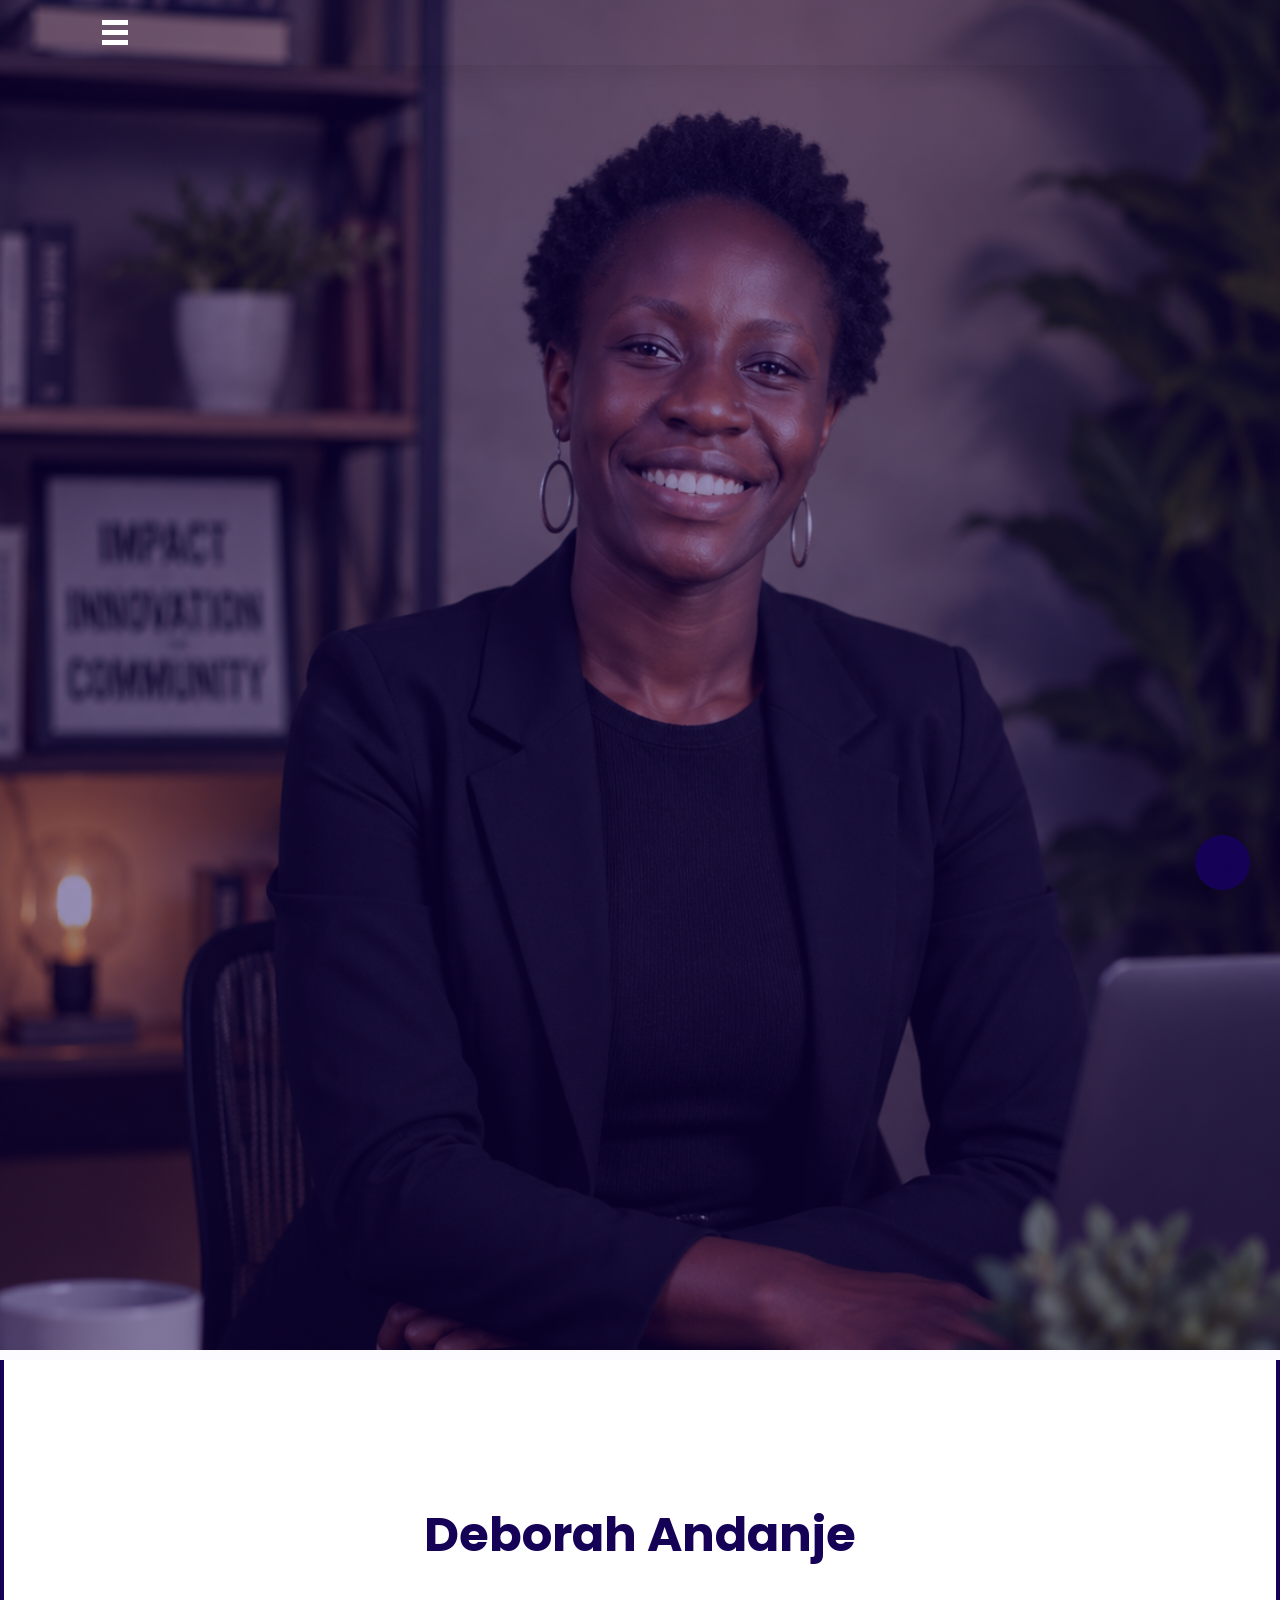
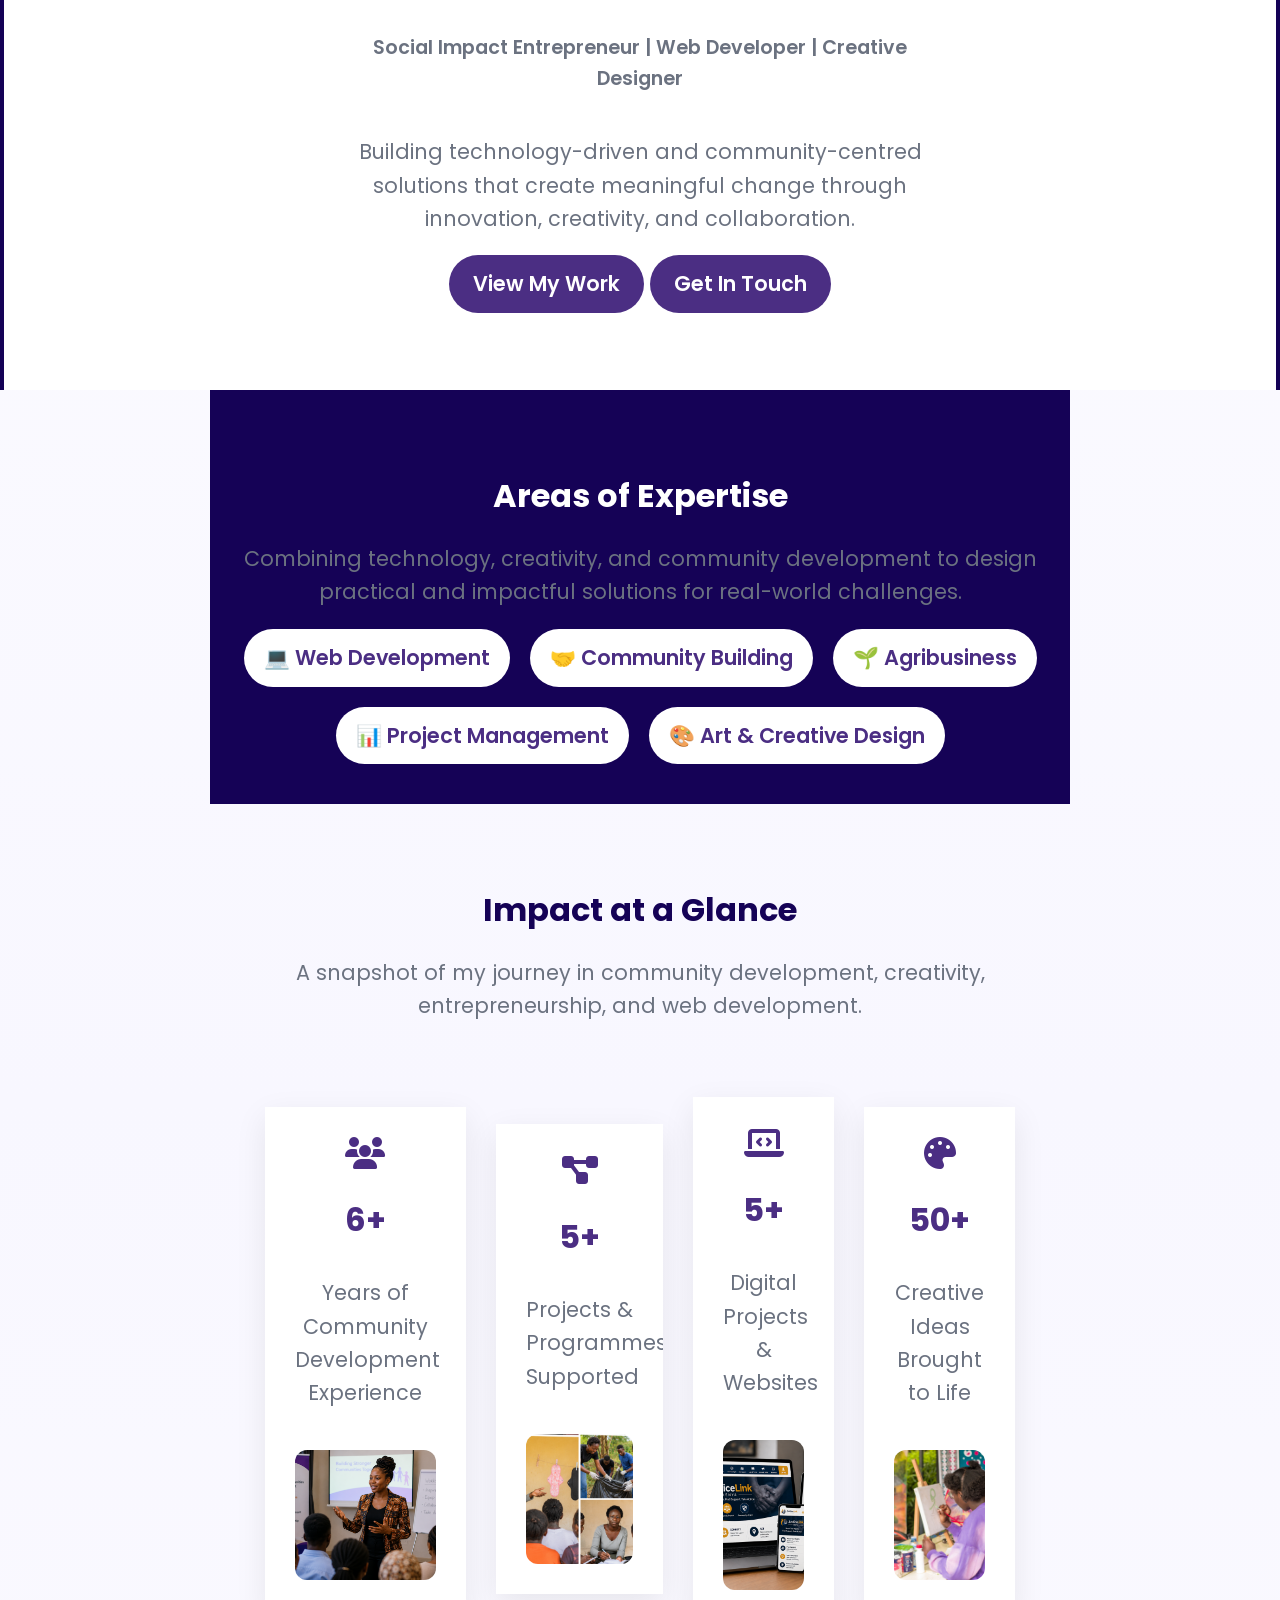
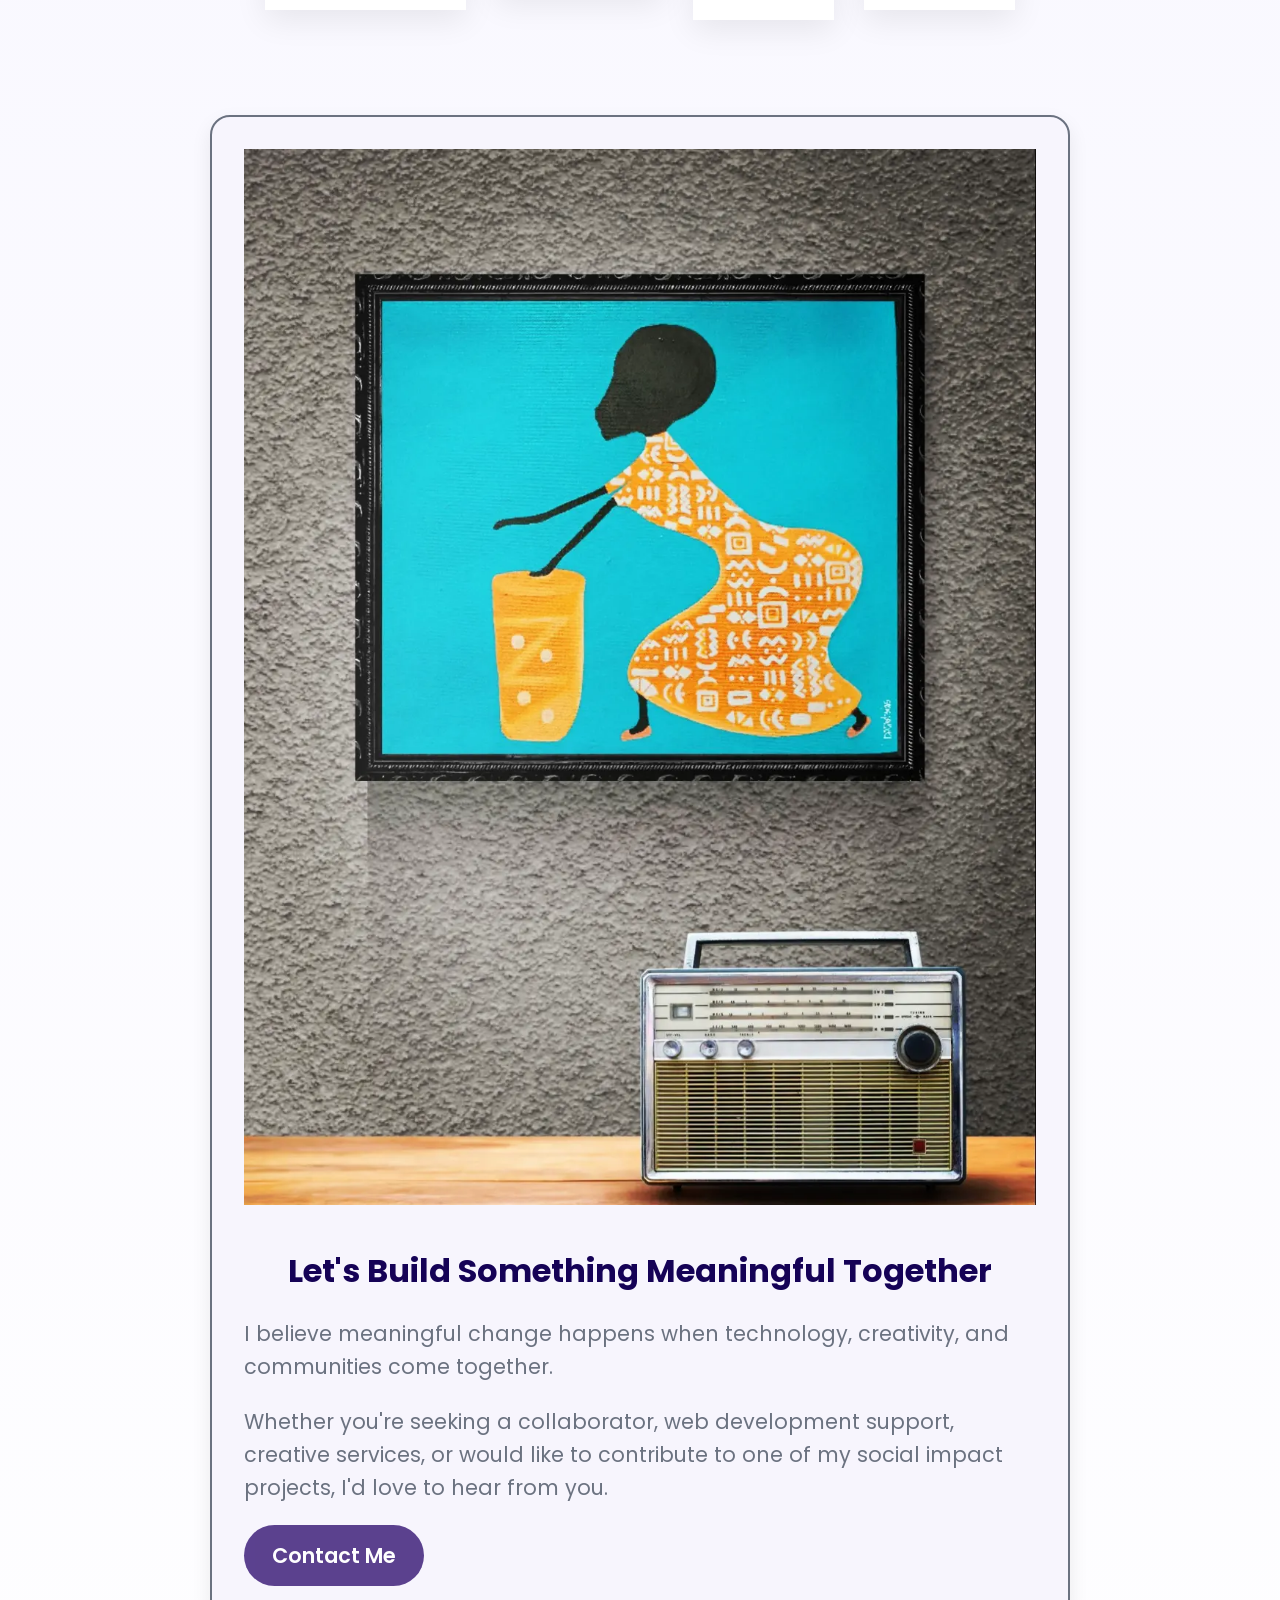
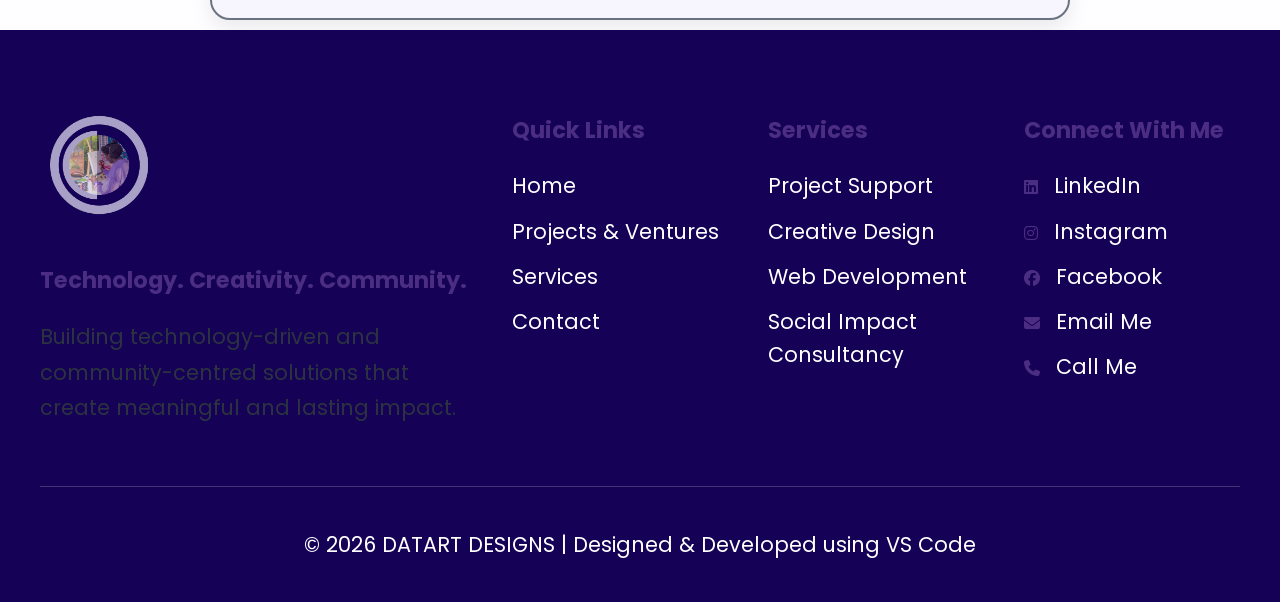
==== commit 6655913c: "Update footer development credit" ====
--- a/index.html
+++ b/index.html
@@ -298,7 +298,7 @@
       <div class="footer-bottom">
         <p>
           © <span id="current-year"></span>
-          DATART DESIGNS | Designed & Developed by Deborah Andanje
+          DATART DESIGNS | Designed & Developed using VS Code
         </p>
       </div>
     </footer>
--- a/styles.css
+++ b/styles.css
@@ -3,7 +3,7 @@
 :root {
     --primary: #4b2e83;
     --dark: #150256;
-    --text: #374151;
+    --text: #2c3340;
     --muted: #6b7280;
     --background: #f7f5fd;
     --highlight: #ffffff;
@@ -20,7 +20,9 @@
     --space-button-x: 20px;
     --card-shadow: 0 8px 20px rgba(0,0,0,0.08);
     --transition: all 0.3s ease;
-}
+    --color-scheme: light dark;
+}
+
 
 ::-webkit-scrollbar{
 
@@ -67,7 +69,7 @@
 
     border-radius: 50%;
 
-    background: var(--var --dark);
+    background: var(--dark);
 
     color: var(--dark);
 
@@ -118,6 +120,33 @@
 
 * {
     box-sizing: border-box;
+}
+
+.hero-buttons a {
+    color: var(--highlight);
+    text-decoration: none;
+    font-weight: 600;
+    padding: 12px 24px;
+    border-radius: 50px;
+    transition: all 0.3s ease;
+    background-color: var(--primary);
+
+} 
+
+.hero-buttons {
+    text-align: center;
+}
+
+.hero-portfolio-content{
+    flex:1;
+    display:flex;
+    justify-content:center;
+    align-items:center;
+    flex-direction:column;
+    text-align:center;
+    color:var(--highlight);
+
+    padding:2rem;
 }
 
 /* Card Style */
@@ -242,6 +271,15 @@
     font-size: 1.3rem;
 }
 
+a:focus-visible,
+button:focus-visible,
+input:focus-visible,
+textarea:focus-visible,
+select:focus-visible {
+    outline: 3px solid var(--primary);
+    outline-offset: 2px;
+}
+
 
 /* Logo */
 .logo a {
@@ -285,8 +323,11 @@
 /* Skills Section Styles */
 .skills-section {
     text-align: center;
-}
-
+    background-color: var(--dark);
+}
+ .skills-section h2 {
+    color: var(--highlight);
+ }
 
 .skills-container {
     display: flex;
@@ -302,7 +343,7 @@
 }
 
 .skill-badge {
-    background-color: var(--background);
+    background-color: var(--highlight);
     color: var(--dark);
 
     padding: 12px 20px;
@@ -316,13 +357,14 @@
 
 
 .skill-badge:hover {
-    background-color: var(--muted);
+    background-color: var(--dark);
 
     transform: translateY(-3px);
 
     cursor: default;
 }
 
+/*My process section styles*/
 
 /* CTA Buttons */
 
@@ -361,20 +403,20 @@
 
 /*Navigation background section*/
 .hero-nav {
-    height: 100vh;
+    height: 150vh;
     background: linear-gradient(
-        rgba(0,0,0,0.45),
-        rgba(0,0,0,0.45)
+        rgba(21, 2, 86, 0.45),
+        rgba(21, 2, 86, 0.45)
     ),
     url("images/CONTACT-GET IN TOUCH SECTION.png");
 
     background-size: cover;
-    background-position: center;
+    background-position: center top;
     background-repeat: no-repeat;
 
     display: flex;
     flex-direction: column;
-    justify-content: space-between;
+    min-height: 60vh;
 
 }
 .services-hero {
@@ -508,6 +550,49 @@
     color:var(--highlight);
 
 }
+
+.contact-reveal {
+  position: relative;
+  overflow: hidden;
+  padding: 3rem 2rem;
+  border-radius: 20px;
+  background-image: url("images/DEBORAH SITTING AI.png");
+  background-size: cover;
+  background-position: center;
+  background-repeat: no-repeat;
+  color: var(--highlight);
+}
+
+.contact-reveal h3 {
+  color: var(--highlight);
+  margin-bottom: 1rem;
+}
+
+.contact-reveal p {
+  color: var(--highlight);
+}
+
+.contact-reveal::before {
+  content: "";
+  position: absolute;
+  inset: 0;
+  background: rgba(21, 2, 86, 0.65);
+  pointer-events: none;
+}
+
+.contact-reveal > * {
+  position: relative;
+  z-index: 1;
+}
+
+.contact-info-card {
+  background-color: var(--dark); 
+}
+
+.contact-info-card h2 {
+  color: var(--highlight);
+}
+
 /* Navigation */
 .navbar{
     display:flex;
@@ -560,7 +645,7 @@
     opacity: 0;
     transition: max-height 0.4s ease, opacity 0.3s ease;
     z-index: 2100;
-    background-color: var(--primary);
+    background-color: var(--dark);
 }
 
 .nav-links a.active{
@@ -637,15 +722,15 @@
 }
 
 .hero-button {
-    display: flex;
-    padding:var(--space-sm) var(--space-md);
+    display: inline-flex;
+    align-items: center;
+    justify-content: center;
+    padding: var(--space-sm) var(--space-md);
     color: var(--highlight);
     border-radius: 20px;
     gap: 20px;
     flex-wrap: wrap;
-    justify-content: center;
-}
-
+}
 
 
 .hero-tagline{
@@ -701,13 +786,13 @@
 
     text-align:center;
 
-    padding:80px 20px;
+    padding:40px 20px;
 
 }
 
 .stats-grid{
 
-    display:grid;
+    display:flex;
 
     grid-template-columns:repeat(auto-fit,minmax(220px,1fr));
 
@@ -715,24 +800,31 @@
 
     margin-top:40px;
 
+    align-items: center;
+   
+    min-height: 280px;
+    padding: 35px;
+
 }
 
 .stat-card{
 
     background-color:var(--highlight);
 
-    padding: 35px;
-
-    border-radius:20px;
-
-    min-width:180px;
-
-    text-align:center;
+    padding: 30px;
+    display: flex;
+    flex-direction: column;
+    justify-content: center;
+
+    min-height:280px;
 
     box-shadow:
     0 10px 30px rgba(0,0,0,0.08);
     
     transition:.3s ease;
+    position: relative;
+    overflow: hidden;
+    
 
 }
 
@@ -741,12 +833,14 @@
     font-size:2rem;
 
     color:var(--primary);
+    
 
 }
 
 .stat-card p{
 
     color:var(--muted);
+   
 
 }
 
@@ -763,7 +857,38 @@
     color:var(--primary);
 
     margin-bottom:15px;
-
+   
+
+}
+
+.stat-image {
+  width: 100%;
+  height: 130px;
+  margin-top: 20px;
+  overflow: hidden;
+  border-radius: 12px;
+  
+}
+
+.stat-image img {
+    width: 100%;
+    height: 100%;
+    display: block;
+    object-fit: cover;
+    transition: transform 0.4s ease;
+}
+
+.stat-card:hover .stat-image img {
+  transform: scale(1.05);
+}
+
+.stat-card:nth-child(3) .stat-image {
+  height: 150px;
+}
+
+.stat-card:nth-child(3) .stat-image img {
+  object-fit: cover;
+  object-position: center;
 }
 
 .counter{
@@ -773,7 +898,18 @@
     color:var(--dark);
 
     margin:10px 0;
-
+    display: inline-block;
+    will-change: transform, opacity;
+    transition: transform 0.25s ease;
+}
+.reveal.visible .counter {
+  animation: counter-pop 0.8s cubic-bezier(.2,.8,.2,1);
+}
+
+@keyframes counter-pop {
+  0%   { transform: translateY(12px) scale(0.85); opacity: 0; }
+  60%  { transform: translateY(-6px) scale(1.08); opacity: 1; }
+  100% { transform: translateY(0) scale(1); opacity: 1; }
 }
 
 /* ==========================================
@@ -875,6 +1011,20 @@
 }
 
 /* Projects showcase */
+.projects-grid {
+    display:flex;
+
+    grid-template-columns:repeat(auto-fit,minmax(220px,1fr));
+
+    gap:30px;
+
+    margin-top:40px;
+   
+    min-height: 280px;
+    padding: 35px;
+
+}
+
 .project-showcase{
 
 padding:60px;
@@ -1004,7 +1154,7 @@
 
   line-height: 1.7;
 
-  color: var(--muted);
+  color: var(--dark);
 
 }
 
@@ -1228,19 +1378,19 @@
 
 @media (max-width:768px){
 
-.footer-container{
-
-grid-template-columns:1fr;
-
-text-align:center;
-
-}
-
-.footer-logo{
-
-margin:auto;
-
-}
+ .footer-container{
+
+ grid-template-columns:1fr;
+
+ text-align:center;
+
+ }
+
+ .footer-logo{
+
+ margin:auto;
+
+ }
 
 }
 
@@ -1276,6 +1426,7 @@
     text-align: center;
 }
 
+
 /* Heading animation cursor effect */
 #hero-title::after {
     content: "Entrepreneur and Community Builder";
@@ -1301,17 +1452,6 @@
 @media screen and (max-width: 768px) {
     /* Navigation */
 
-    .hero-nav,
-    .services-hero,
-    .portfolio-hero,
-    .contact-hero,
-    .quote-banner {
-        height: auto;
-        min-height: 60vh;
-        background-size: cover;
-        background-position: center;
-    }
-    
     .nav-links {
         position: absolute;
         top: 100%;
@@ -1336,6 +1476,34 @@
         width: 100%;
     }
 
+    .hero-nav {
+        min-height: 60vh;
+        background-size: cover;
+        background-position: center;
+    }
+    
+    .portfolio-hero,
+    .contact-hero,
+    .quote-banner {
+        height: auto;
+        min-height: 60vh;
+        background-size: cover;
+        background-position: center;
+    }
+
+    /* Preserve the 3:2 source image on narrow screens instead of cropping it. */
+    .services-hero {
+        min-height: 0;
+        aspect-ratio: 3 / 2;
+        background-size: contain;
+        background-position: center;
+    }
+    
+    .portfolio-hero .reveal{
+        min-height: 45vh;
+        padding: var(--space-md) var(--space-sm);
+    }
+    
     .nav-links li a {
         display: block;
         padding: 14px var(--space-md);
@@ -1401,10 +1569,40 @@
     .pillars-grid {
         gap: 15px;
     }
-    
+
     /* About Layout */
 
     .about-layout {
         flex-direction: column;
     }
-}
+
+
+   .stats-grid {
+     grid-template-columns: 1fr;
+     gap: 18px;
+    }
+
+   .stat-card {
+     padding: 22px 18px;
+    }
+
+   .stat-image {
+     height: 120px;
+     margin-top: 15px;
+     border-radius: 10px;
+    }
+
+   .stat-card h3 {
+     font-size: 2rem;
+    }
+
+   .stat-card p {
+     font-size: 0.9rem;
+     line-height: 1.4;
+    }
+
+      .stat-card:nth-child(3) .stat-image {
+    height: 140px;
+  }
+
+}
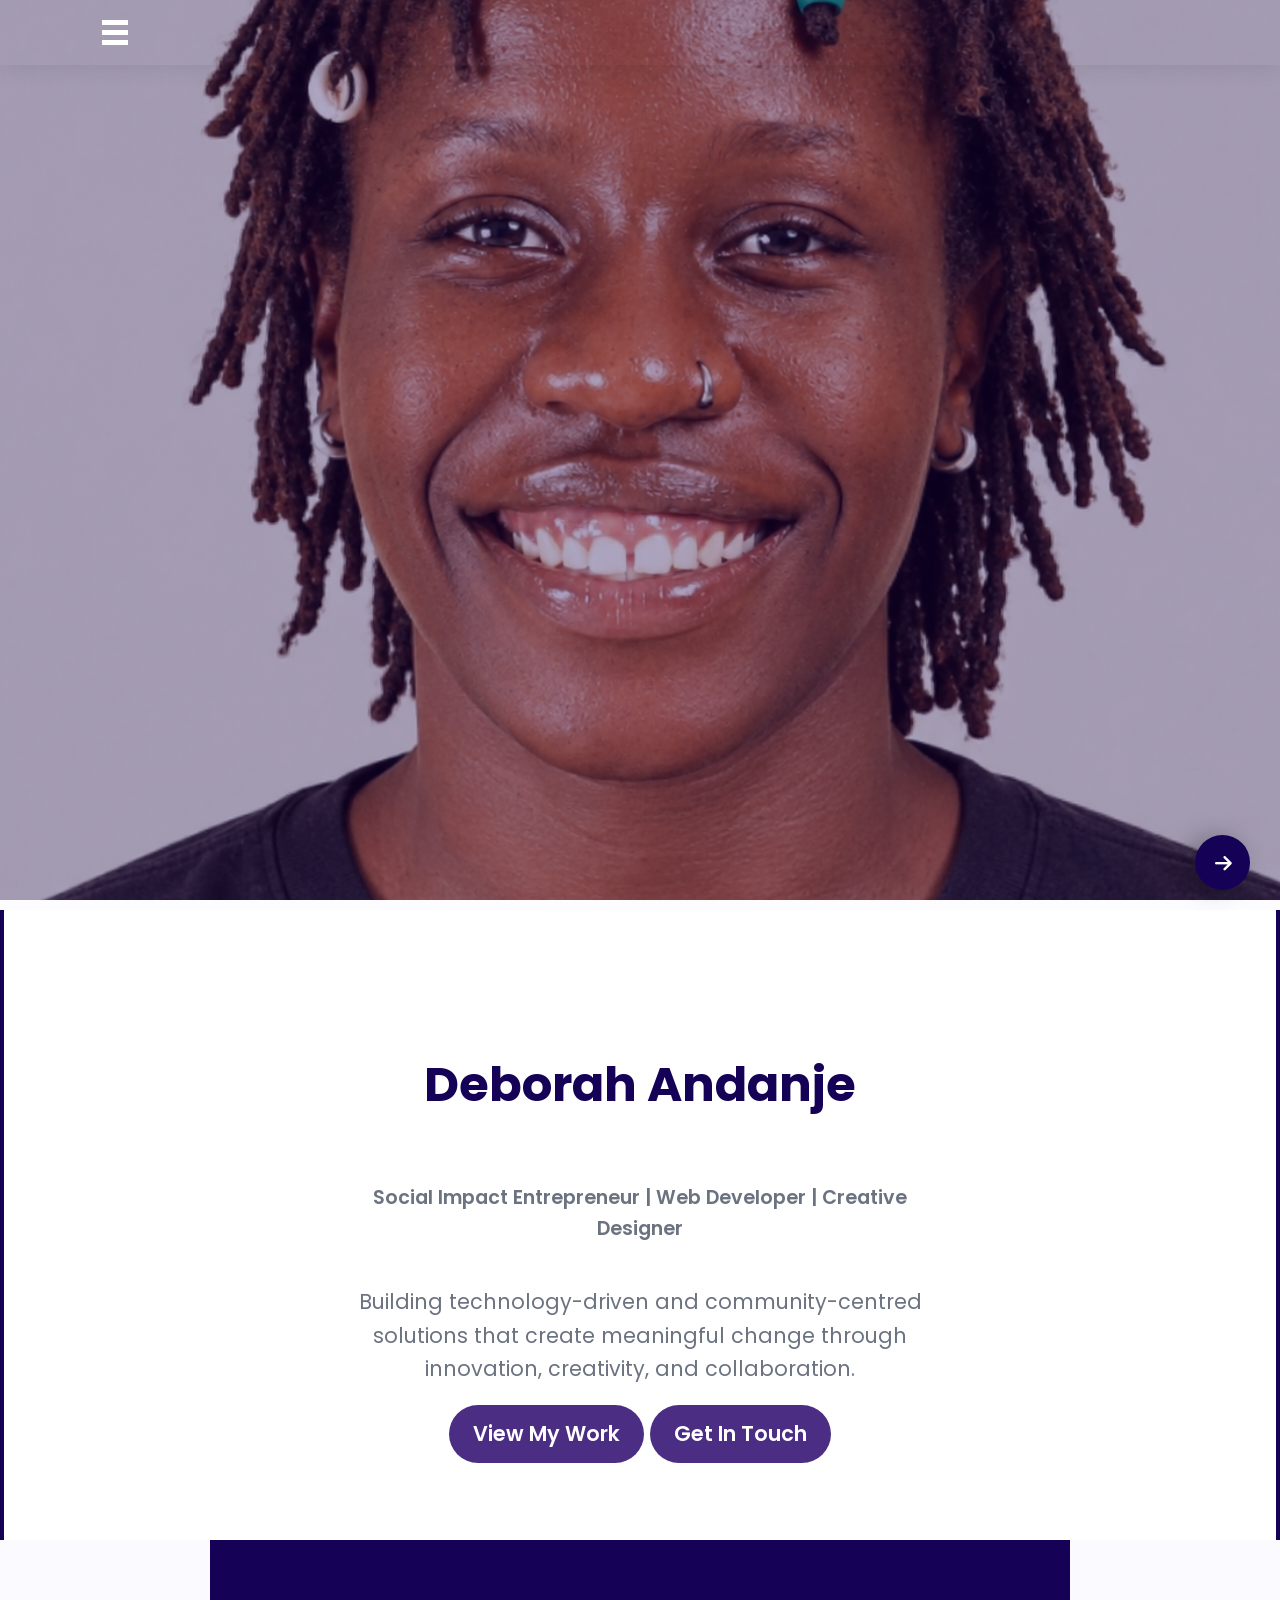
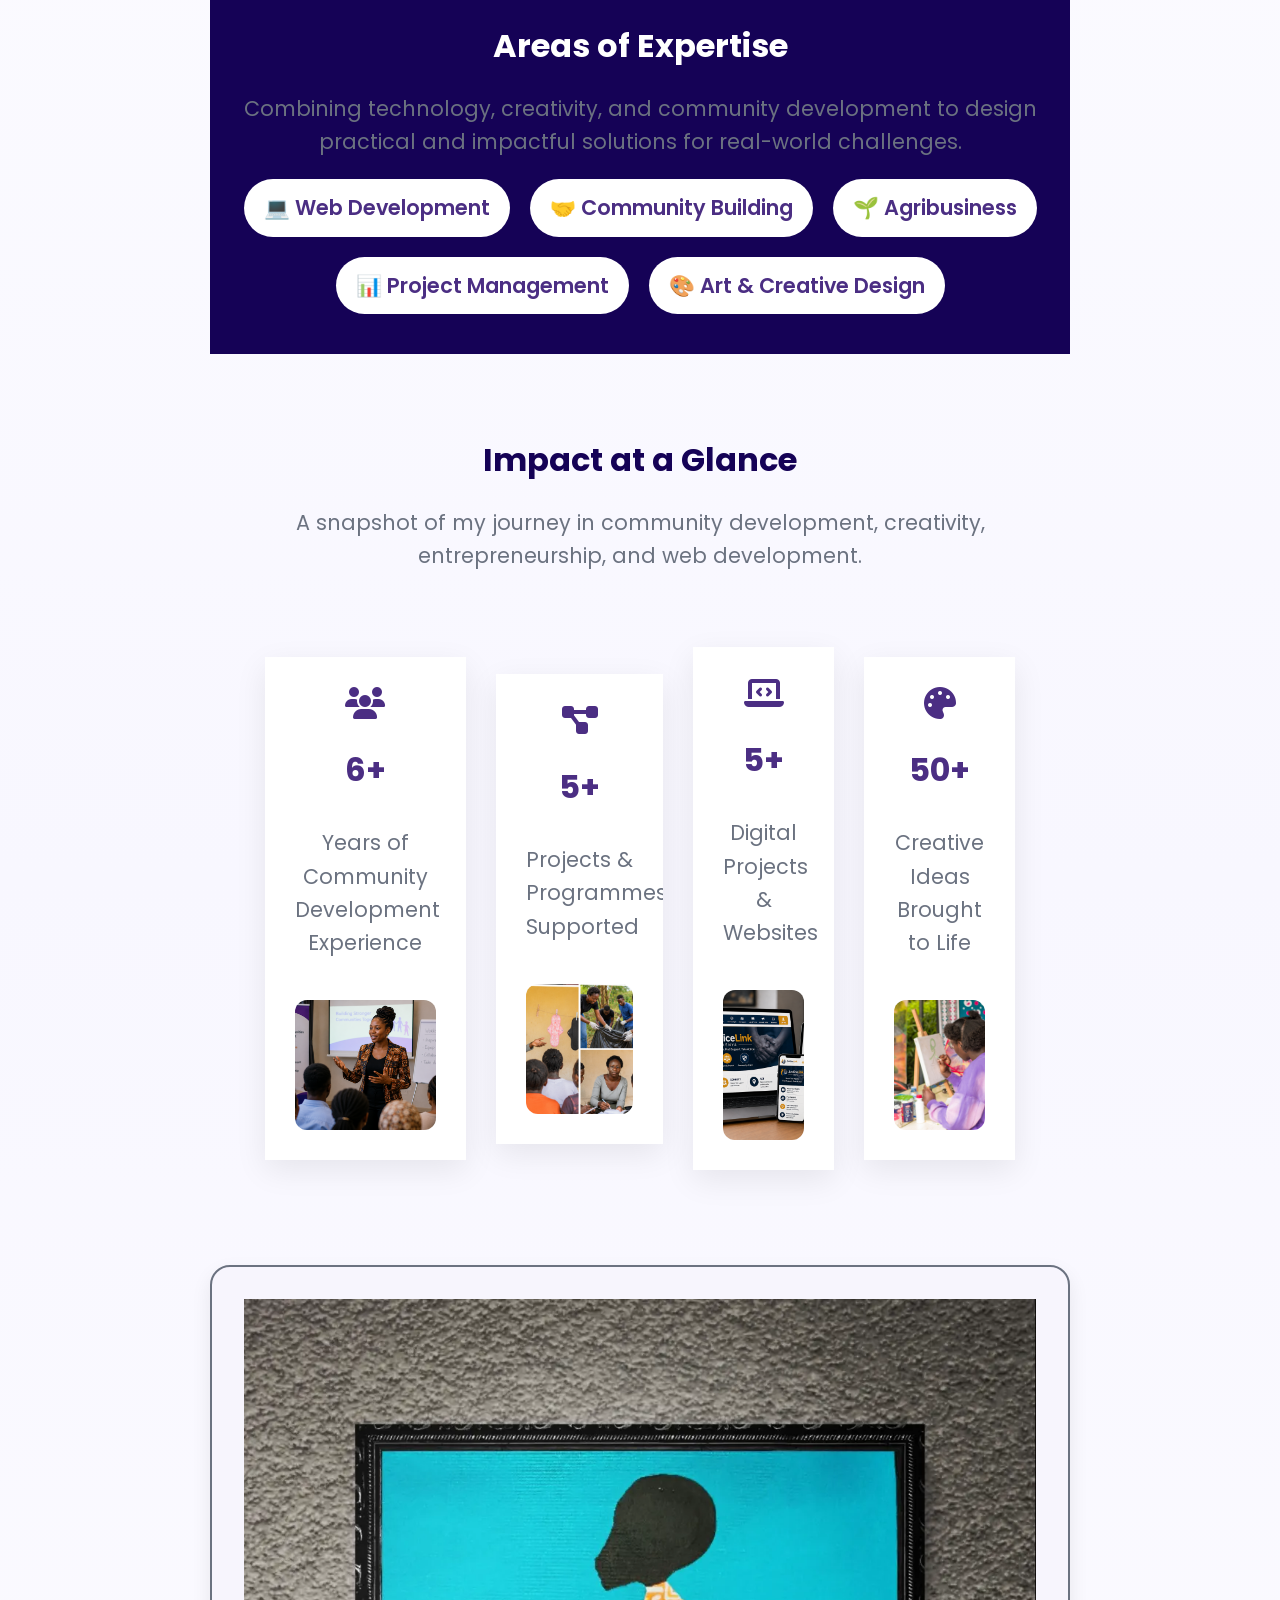
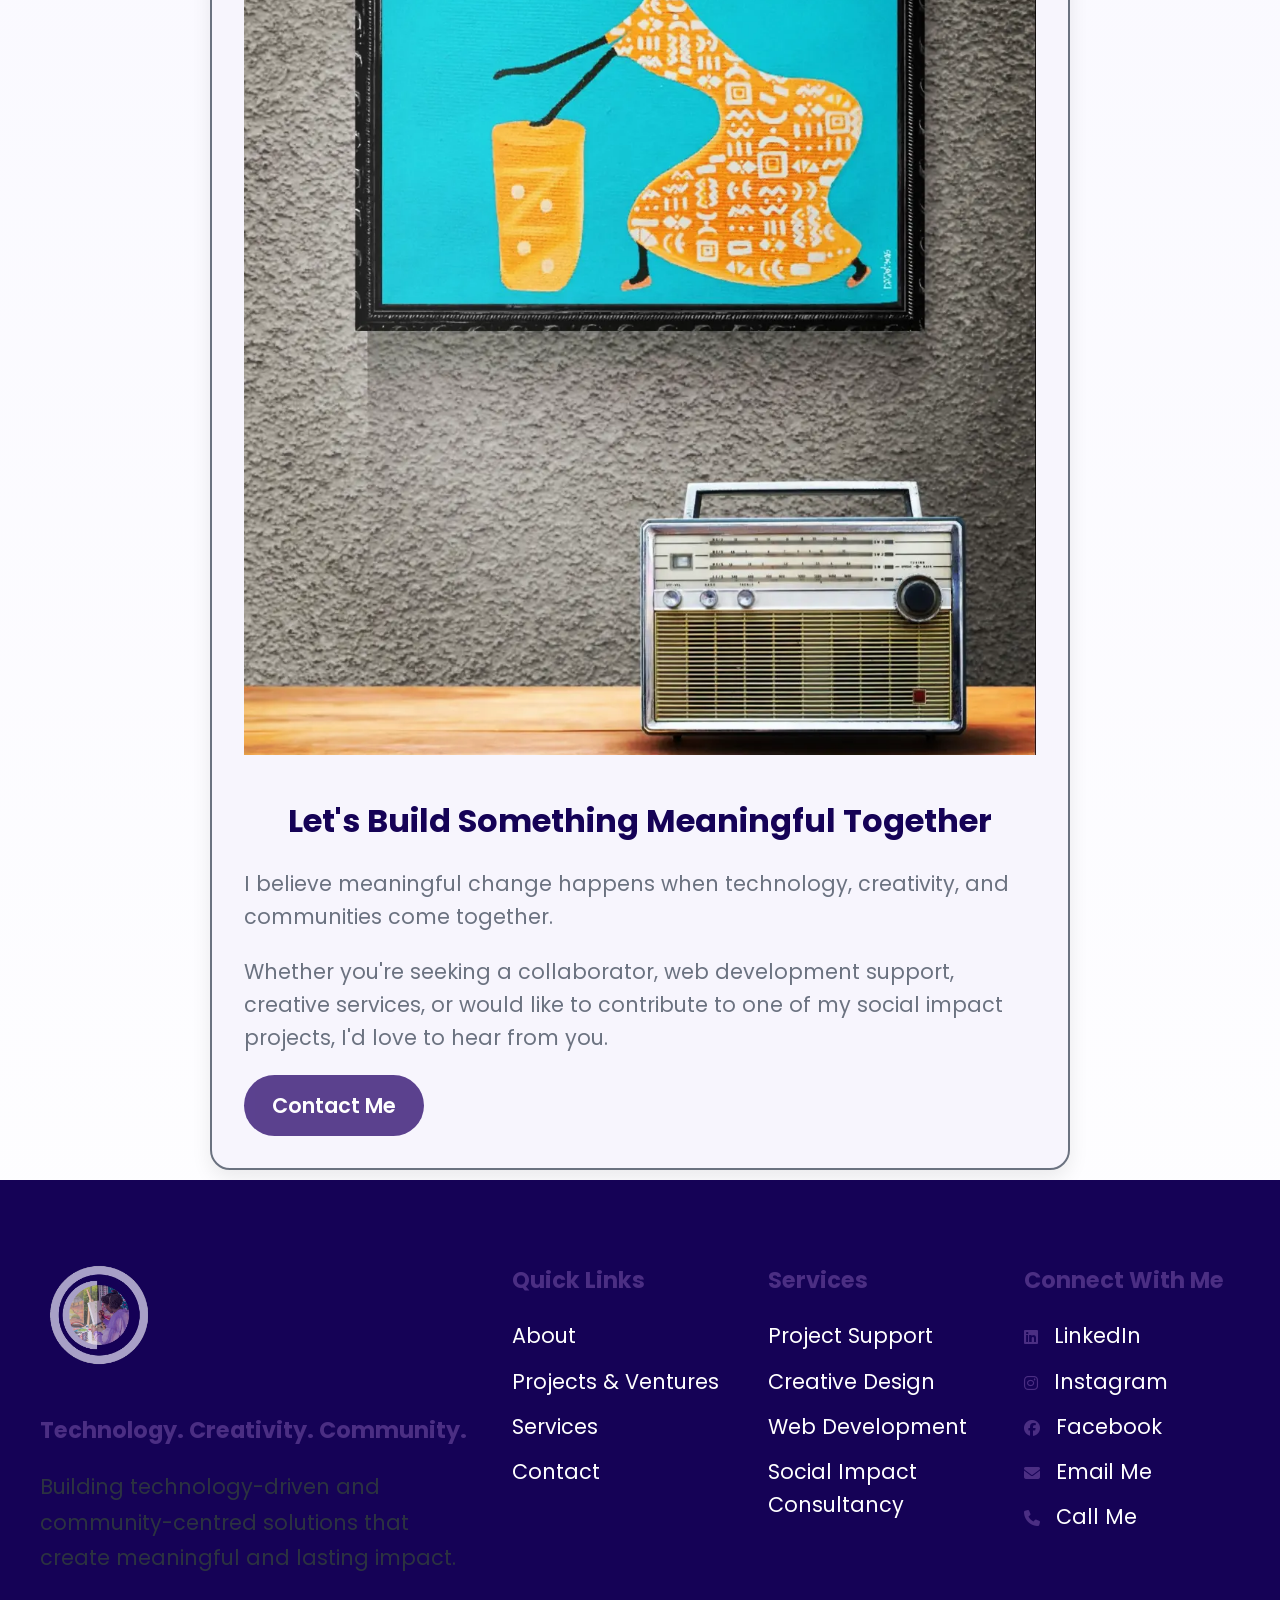
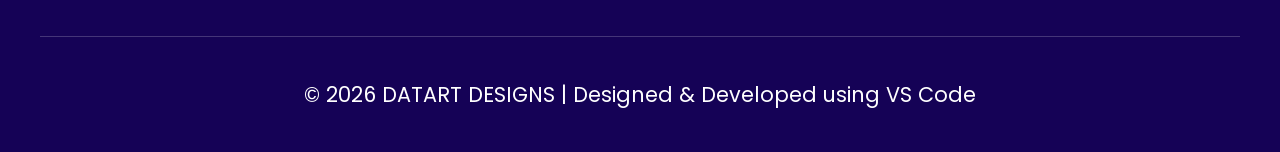
==== commit 92c296bf: "Replace Home with About in quick links" ====
--- a/index.html
+++ b/index.html
@@ -211,7 +211,7 @@
           <h3>Quick Links</h3>
 
           <ul>
-            <li><a href="index.html">Home</a></li>
+            <li><a href="index.html">About</a></li>
 
             <li><a href="portfolio.html">Projects & Ventures</a></li>
 
--- a/styles.css
+++ b/styles.css
@@ -71,7 +71,7 @@
 
     background: var(--dark);
 
-    color: var(--dark);
+    color: var(--highlight);
 
     cursor: pointer;
 
@@ -403,21 +403,20 @@
 
 /*Navigation background section*/
 .hero-nav {
-    height: 150vh;
+    min-height: 100vh;
     background: linear-gradient(
-        rgba(21, 2, 86, 0.45),
-        rgba(21, 2, 86, 0.45)
+        rgba(21, 2, 86, 0.35),
+        rgba(21, 2, 86, 0.35)
     ),
-    url("images/CONTACT-GET IN TOUCH SECTION.png");
-
+    url("images/DEBORAH PASSPORT PHOTO.png");
+
+    /* Show the full portrait rather than cropping the face */
     background-size: cover;
-    background-position: center top;
+    background-position: center 70%;
     background-repeat: no-repeat;
 
     display: flex;
     flex-direction: column;
-    min-height: 60vh;
-
 }
 .services-hero {
    background-image:
@@ -498,10 +497,25 @@
     flex-direction: column; 
 }
 
+/* Keep the Projects & Ventures header visible even if the scroll-reveal
+   observer does not activate before the page is painted. */
+.portfolio-hero.reveal {
+    opacity: 1;
+    transform: none;
+}
+
 .portfolio-hero nav {
 
     background: transparent;
 
+}
+
+.portfolio-hero .portfolio-hero-description {
+    max-width: 42rem;
+    margin: 0 auto var(--space-md);
+    padding: 0 var(--space-md);
+    text-align: center;
+    color: var(--highlight);
 }
 
 .portfolio-image{
@@ -1417,6 +1431,14 @@
   transform: translateY(0);
 }
 
+/* Ensure long project sections are not left invisible on desktop if the
+   scroll-reveal observer does not trigger for the full section height. */
+.project-showcase.reveal {
+  opacity: 1;
+  transform: none;
+  visibility: visible;
+}
+
 .reveal p{
     color: var(--muted);
     
@@ -1477,12 +1499,62 @@
     }
 
     .hero-nav {
-        min-height: 60vh;
+        height: auto;
+        min-height: 0;
+        /* Match the source artwork so the entire navigation image remains visible. */
+        aspect-ratio: 4 / 5;
+        background-size: contain;
+        background-position: center;
+    }
+
+    /* Keep the home-page header and hero content close together on small screens. */
+    .hero.hero-index {
+        min-height: auto;
+        padding: 3rem var(--space-sm);
+    }
+
+    .hero.hero-index + .skills-section {
+        padding-top: var(--space-md);
+    }
+
+    /* Keep the portfolio header artwork fully visible while reducing the
+       oversized gaps around the portfolio introduction on small screens. */
+    .portfolio-hero {
+        /* Let the heading, description, and CTA determine the header height
+           so the button stays inside the background on mobile. */
+        min-height: auto;
+        height: auto;
+        aspect-ratio: auto;
+        padding-bottom: 2rem;
         background-size: cover;
         background-position: center;
     }
-    
-    .portfolio-hero,
+
+    .portfolio-hero .logo-text {
+        font-size: clamp(1.6rem, 7vw, 2.2rem);
+        line-height: 1.25;
+        padding: 1rem var(--space-sm);
+        margin: 0;
+    }
+
+    .portfolio-hero .portfolio-hero-description {
+        max-width: 32rem;
+        margin: 0 auto var(--space-md);
+        padding: 0 var(--space-sm);
+        font-size: 1rem;
+    }
+
+    .portfolio-hero .hero-buttons {
+        padding: 0 var(--space-sm);
+        margin-bottom: var(--space-md);
+    }
+
+    .portfolio-hero .hero-button {
+        max-width: 100%;
+        white-space: normal;
+        text-align: center;
+    }
+
     .contact-hero,
     .quote-banner {
         height: auto;
@@ -1498,10 +1570,24 @@
         background-size: contain;
         background-position: center;
     }
+
+    /* The desktop-height hero leaves excessive empty space around services content on small screens. */
+    .hero.hero-services {
+        min-height: auto;
+        padding: 3rem var(--space-sm);
+    }
+
+    .services-section {
+        padding-top: var(--space-md);
+    }
     
-    .portfolio-hero .reveal{
-        min-height: 45vh;
-        padding: var(--space-md) var(--space-sm);
+    .hero.hero-portfolio {
+        min-height: auto;
+        padding: 3rem var(--space-sm);
+    }
+
+    .hero.hero-portfolio + .skills-section {
+        padding-top: var(--space-md);
     }
     
     .nav-links li a {
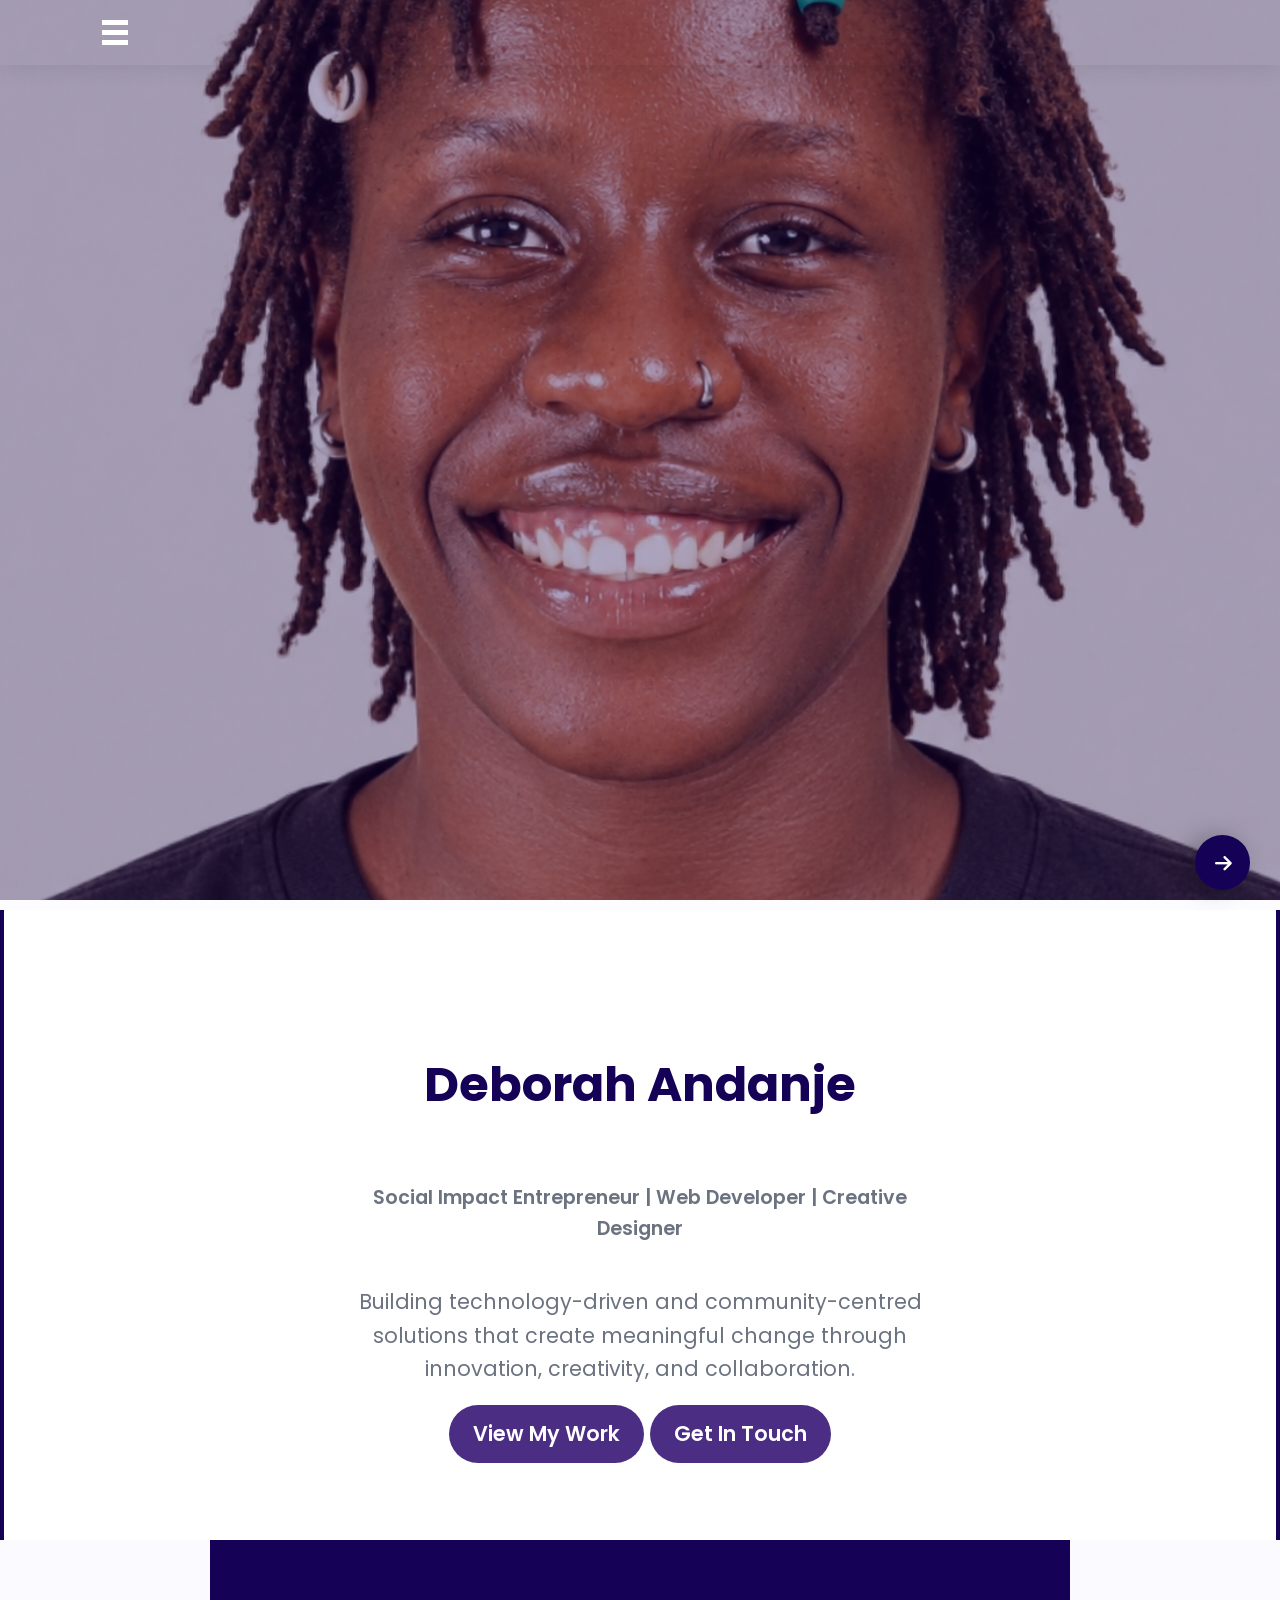
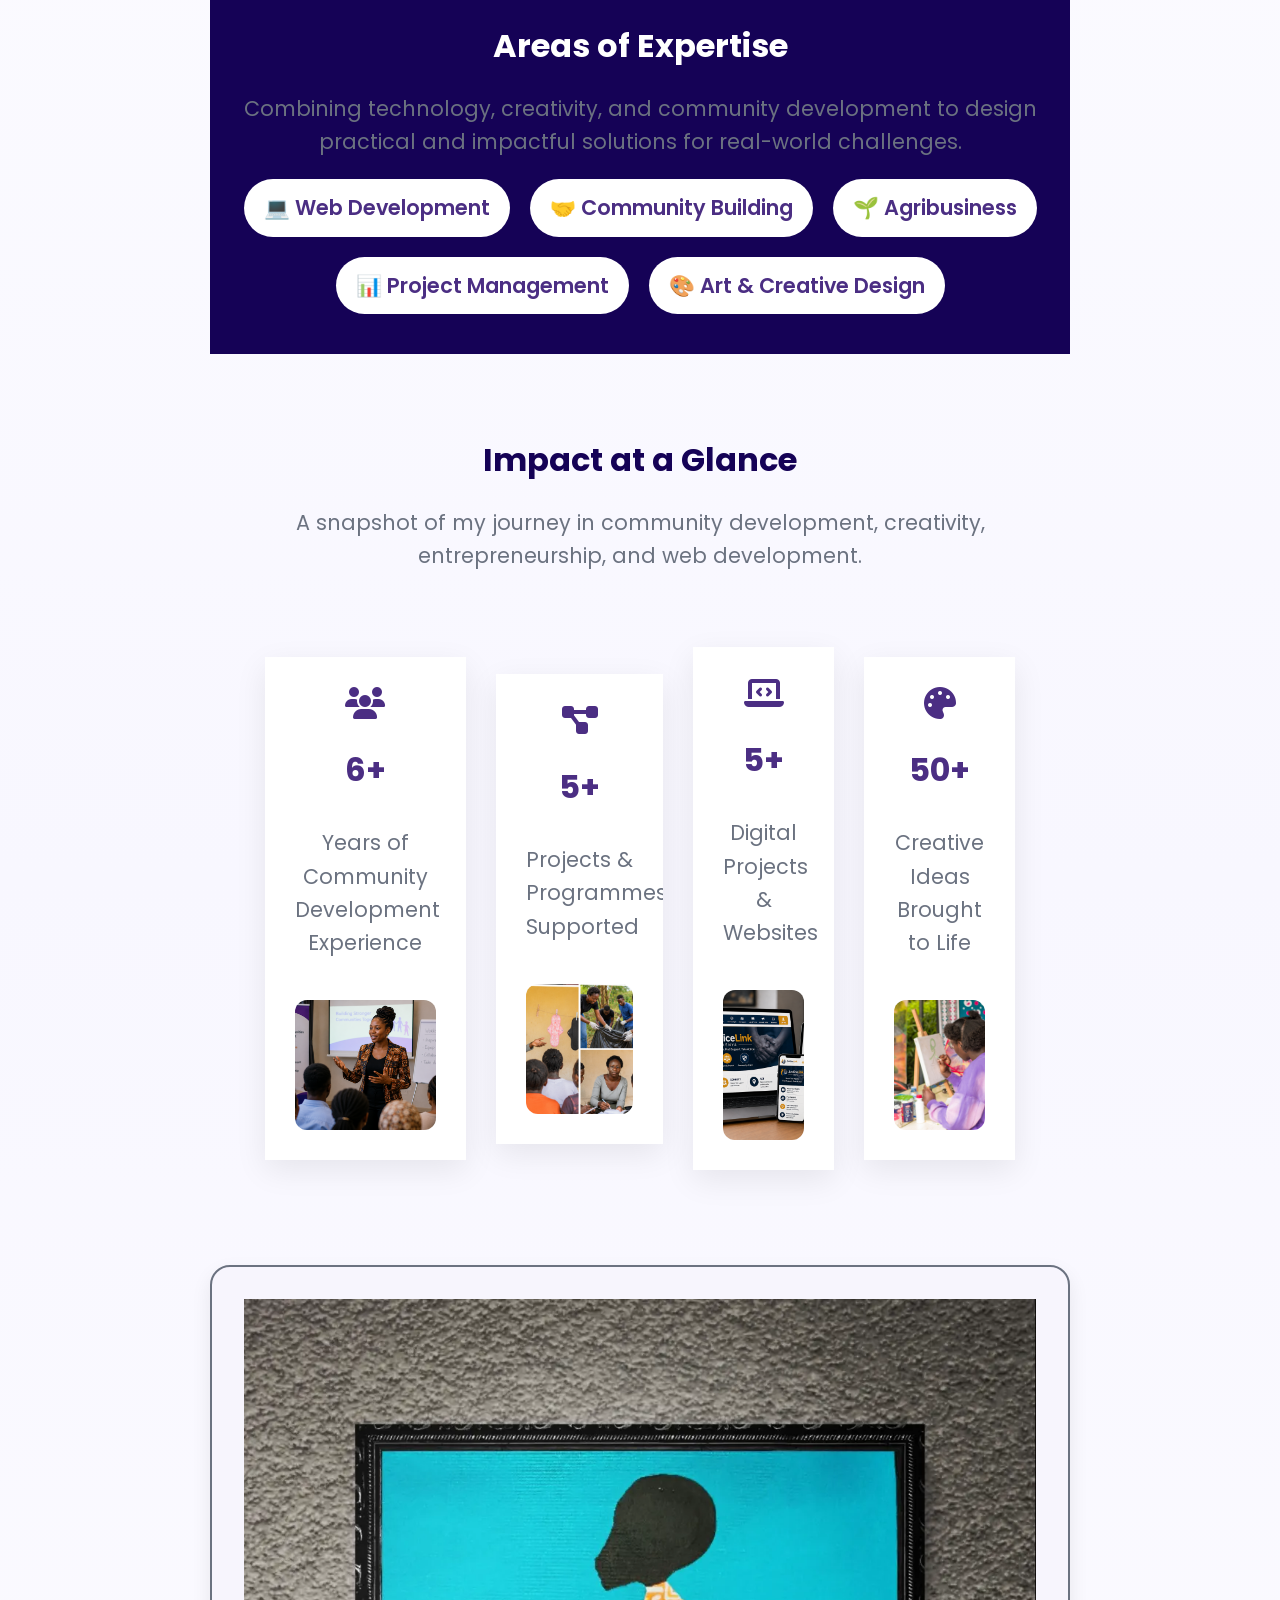
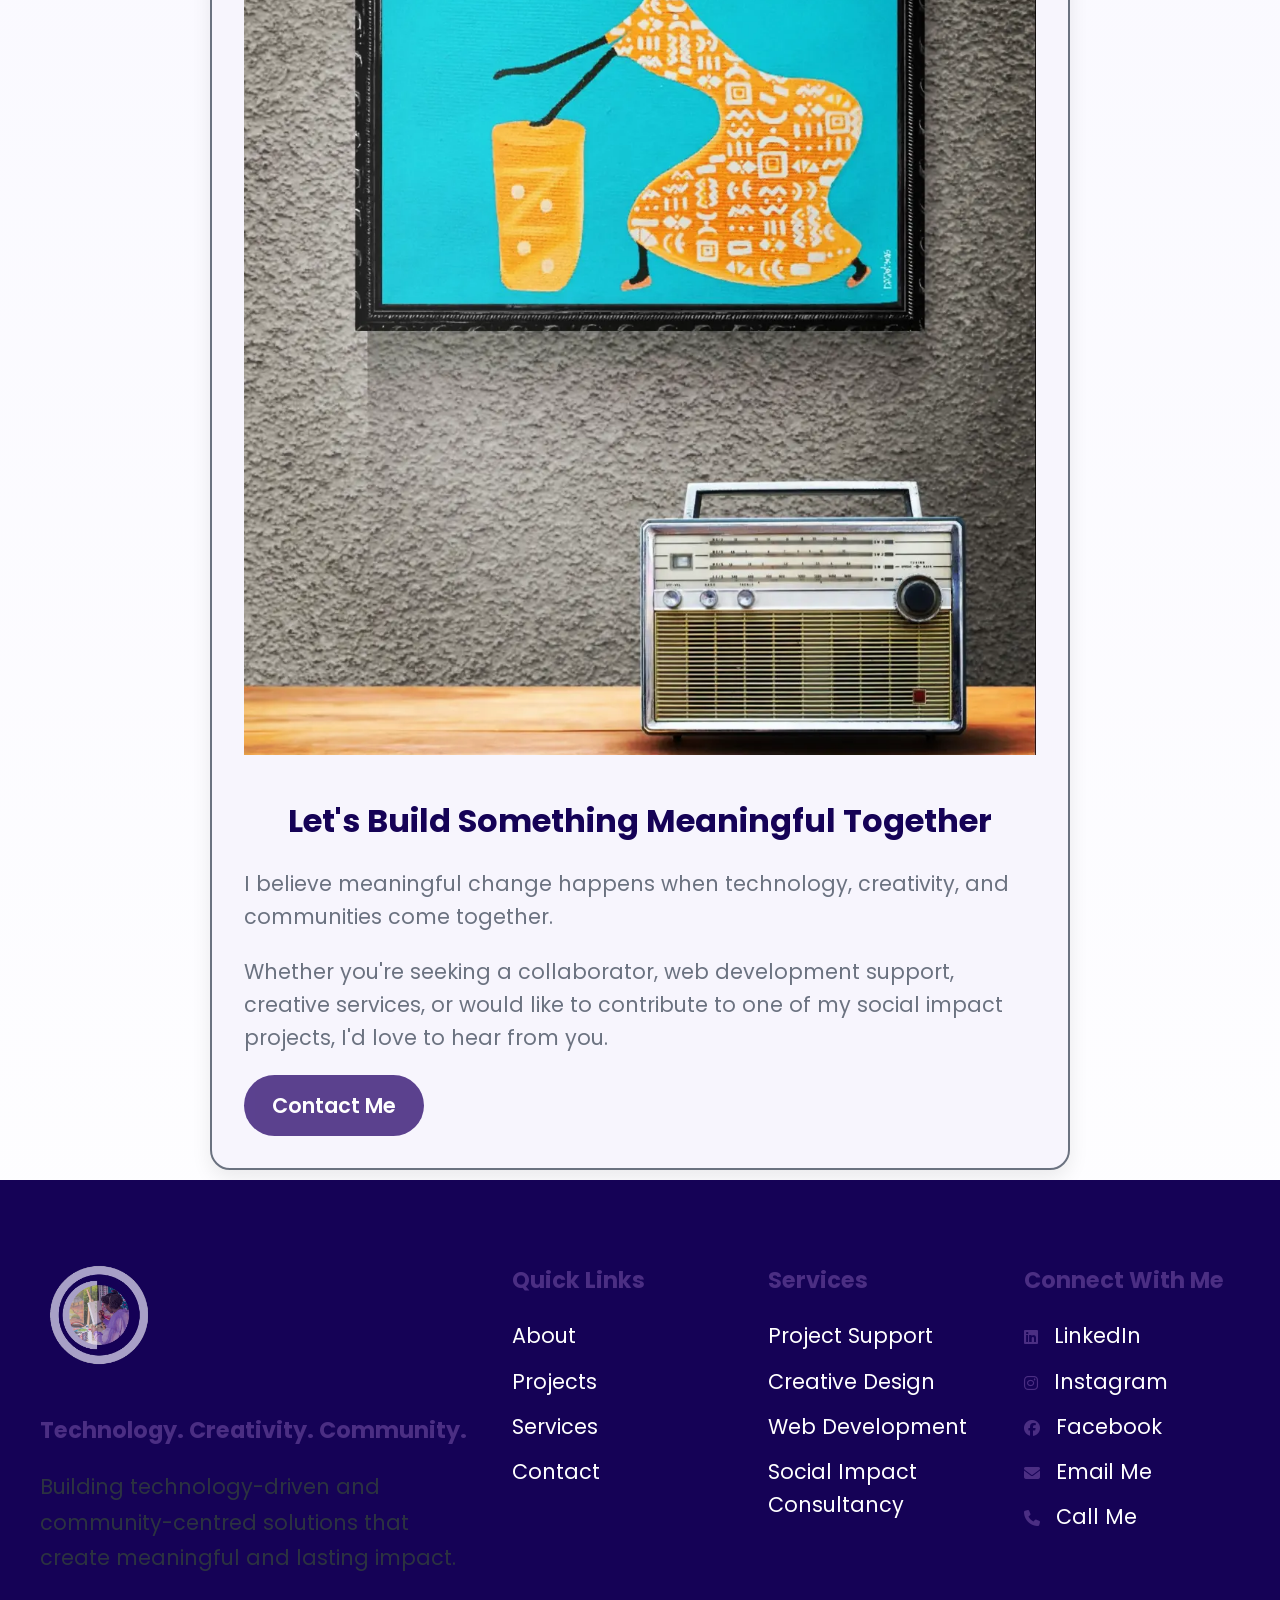
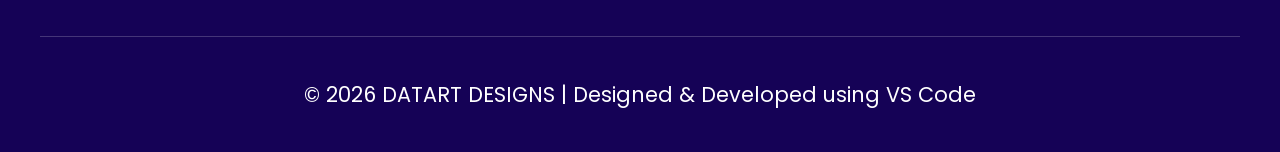
==== commit ad2049bb: "Rename Projects & Ventures quick link to Projects" ====
--- a/index.html
+++ b/index.html
@@ -213,7 +213,7 @@
           <ul>
             <li><a href="index.html">About</a></li>
 
-            <li><a href="portfolio.html">Projects & Ventures</a></li>
+            <li><a href="portfolio.html">Projects</a></li>
 
             <li><a href="services.html">Services</a></li>
 
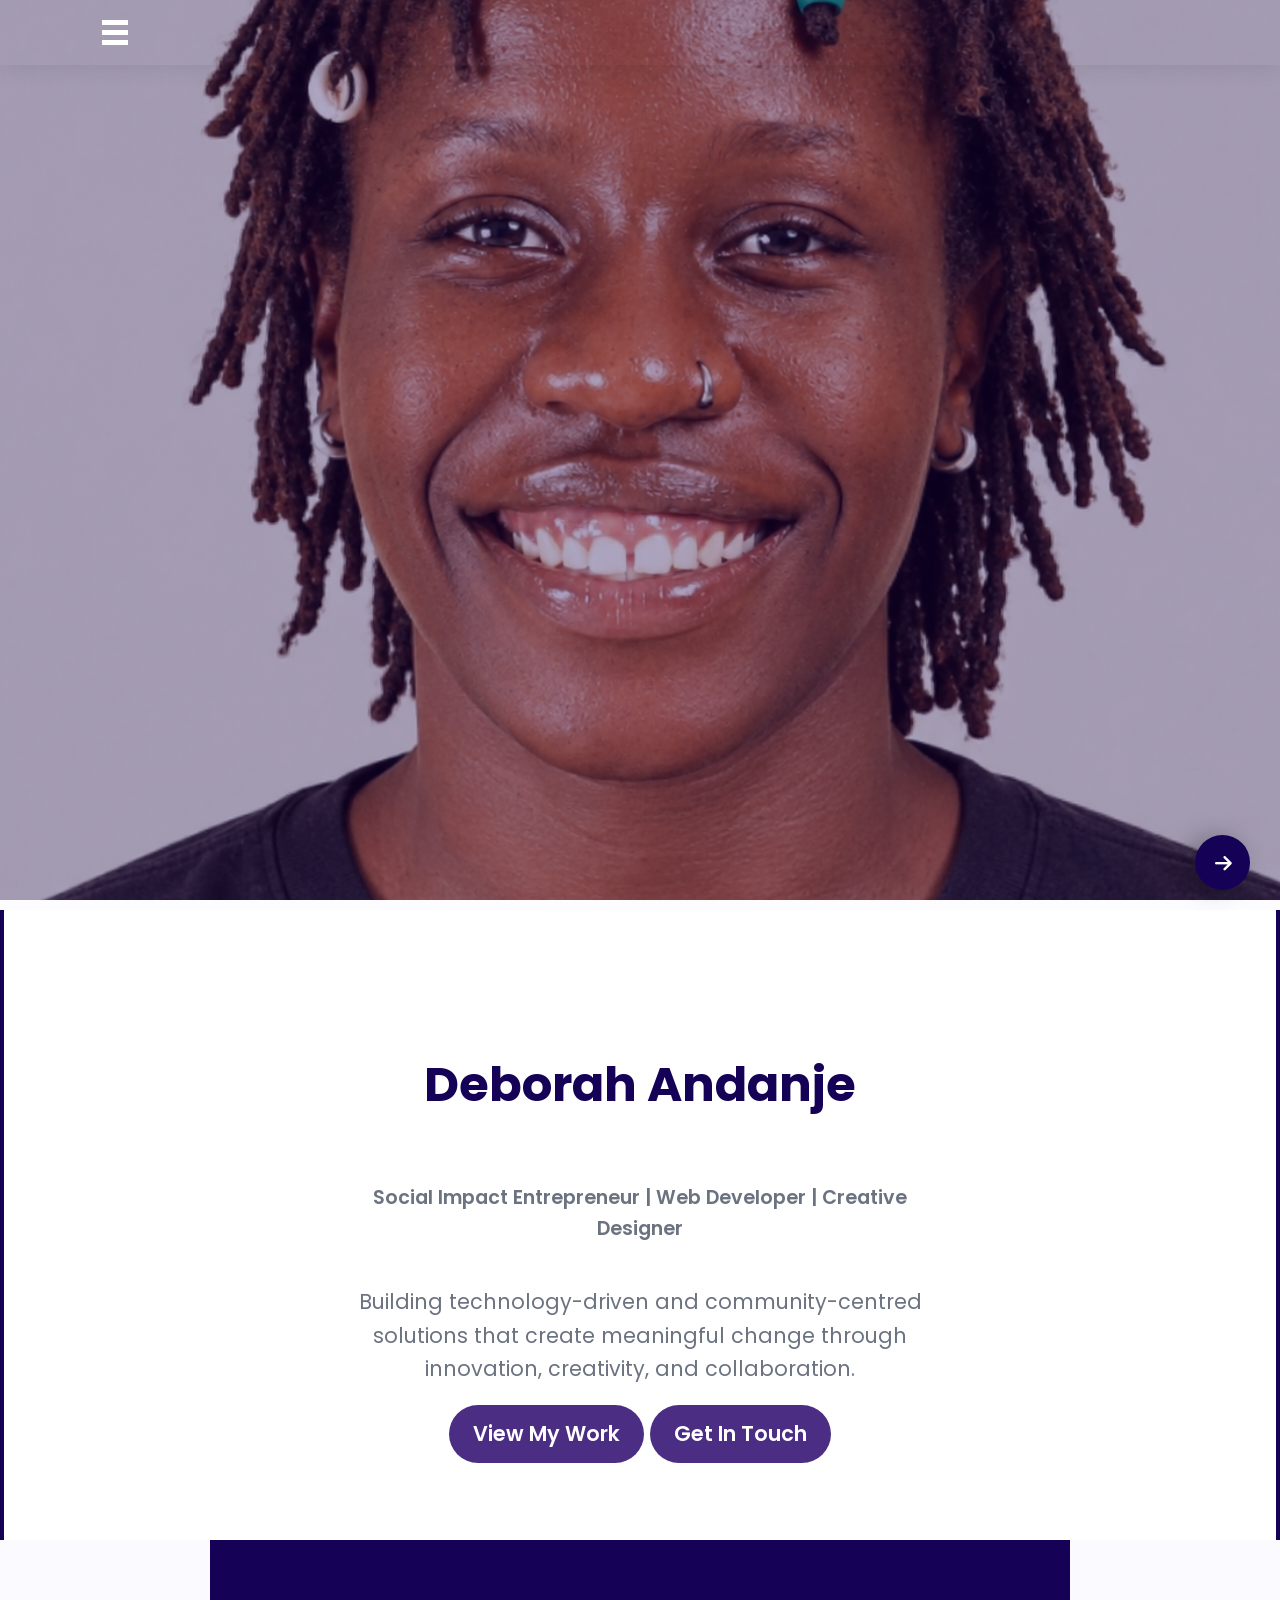
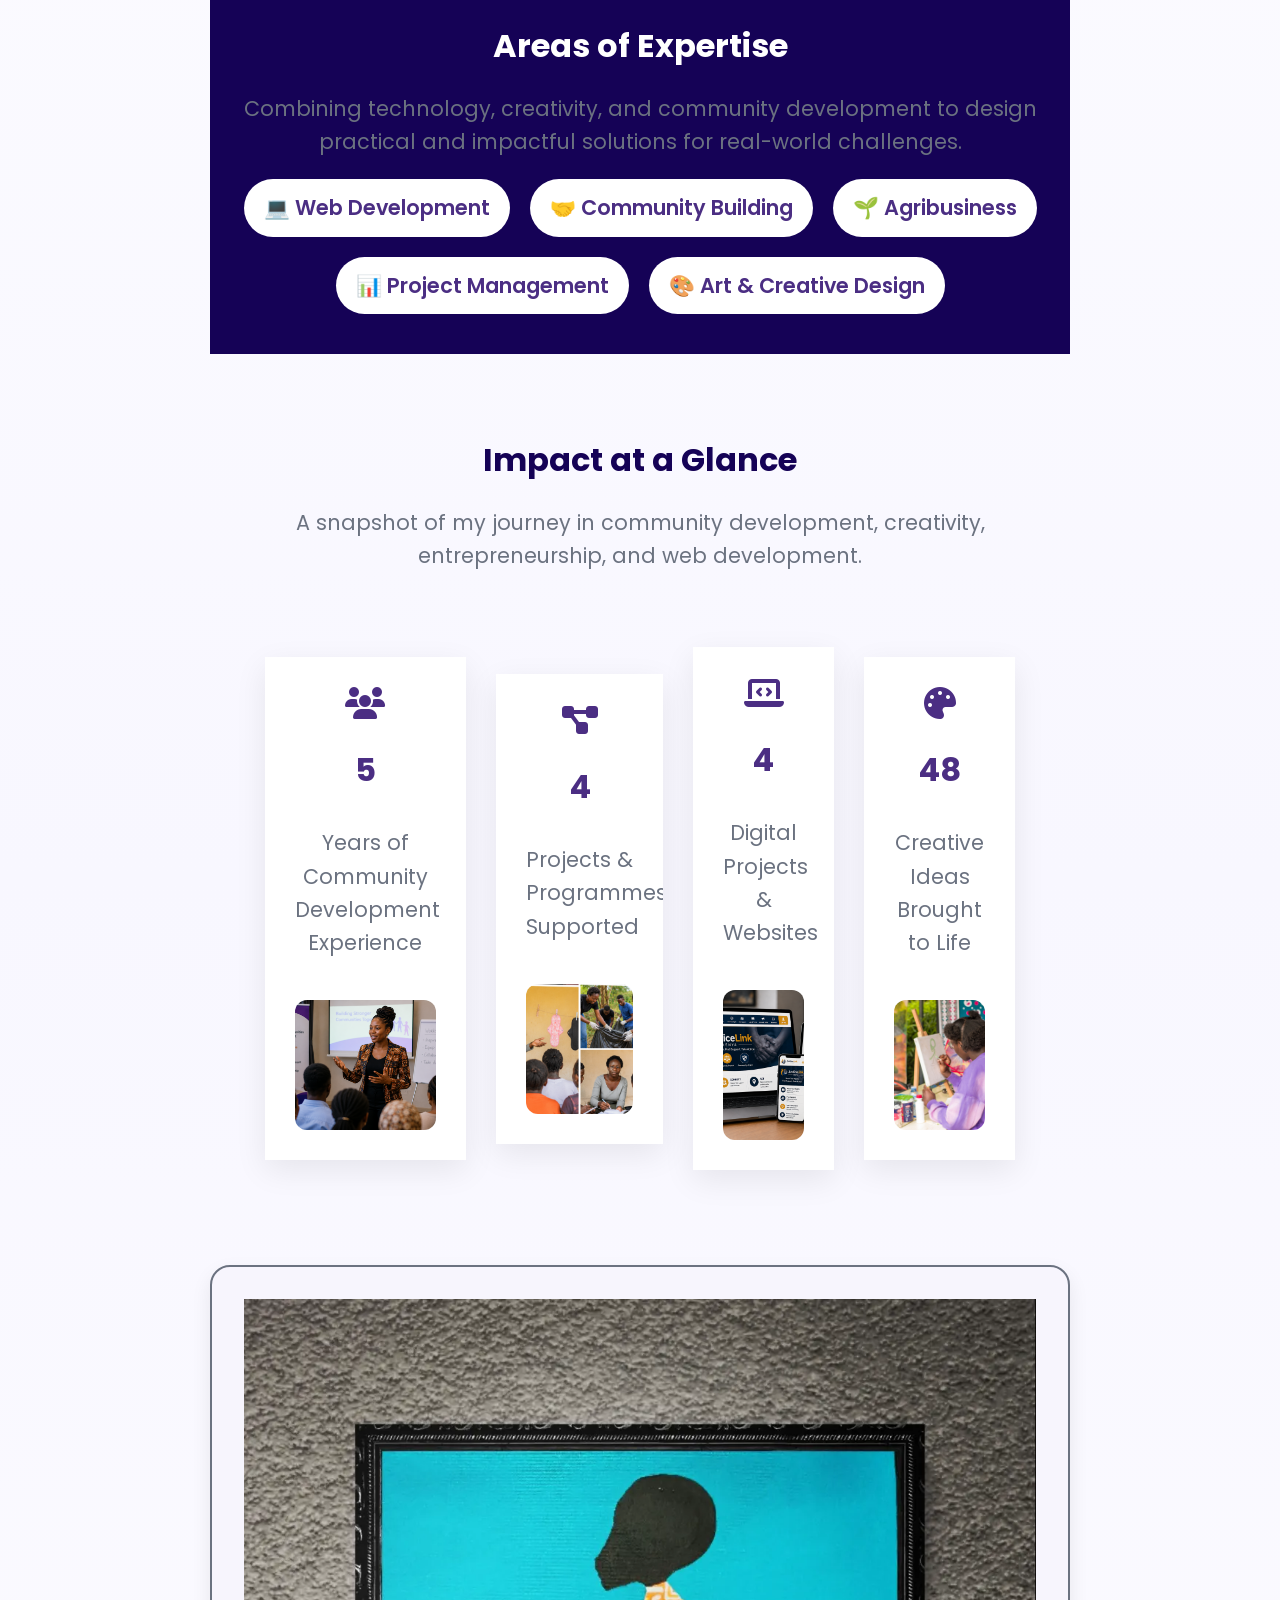
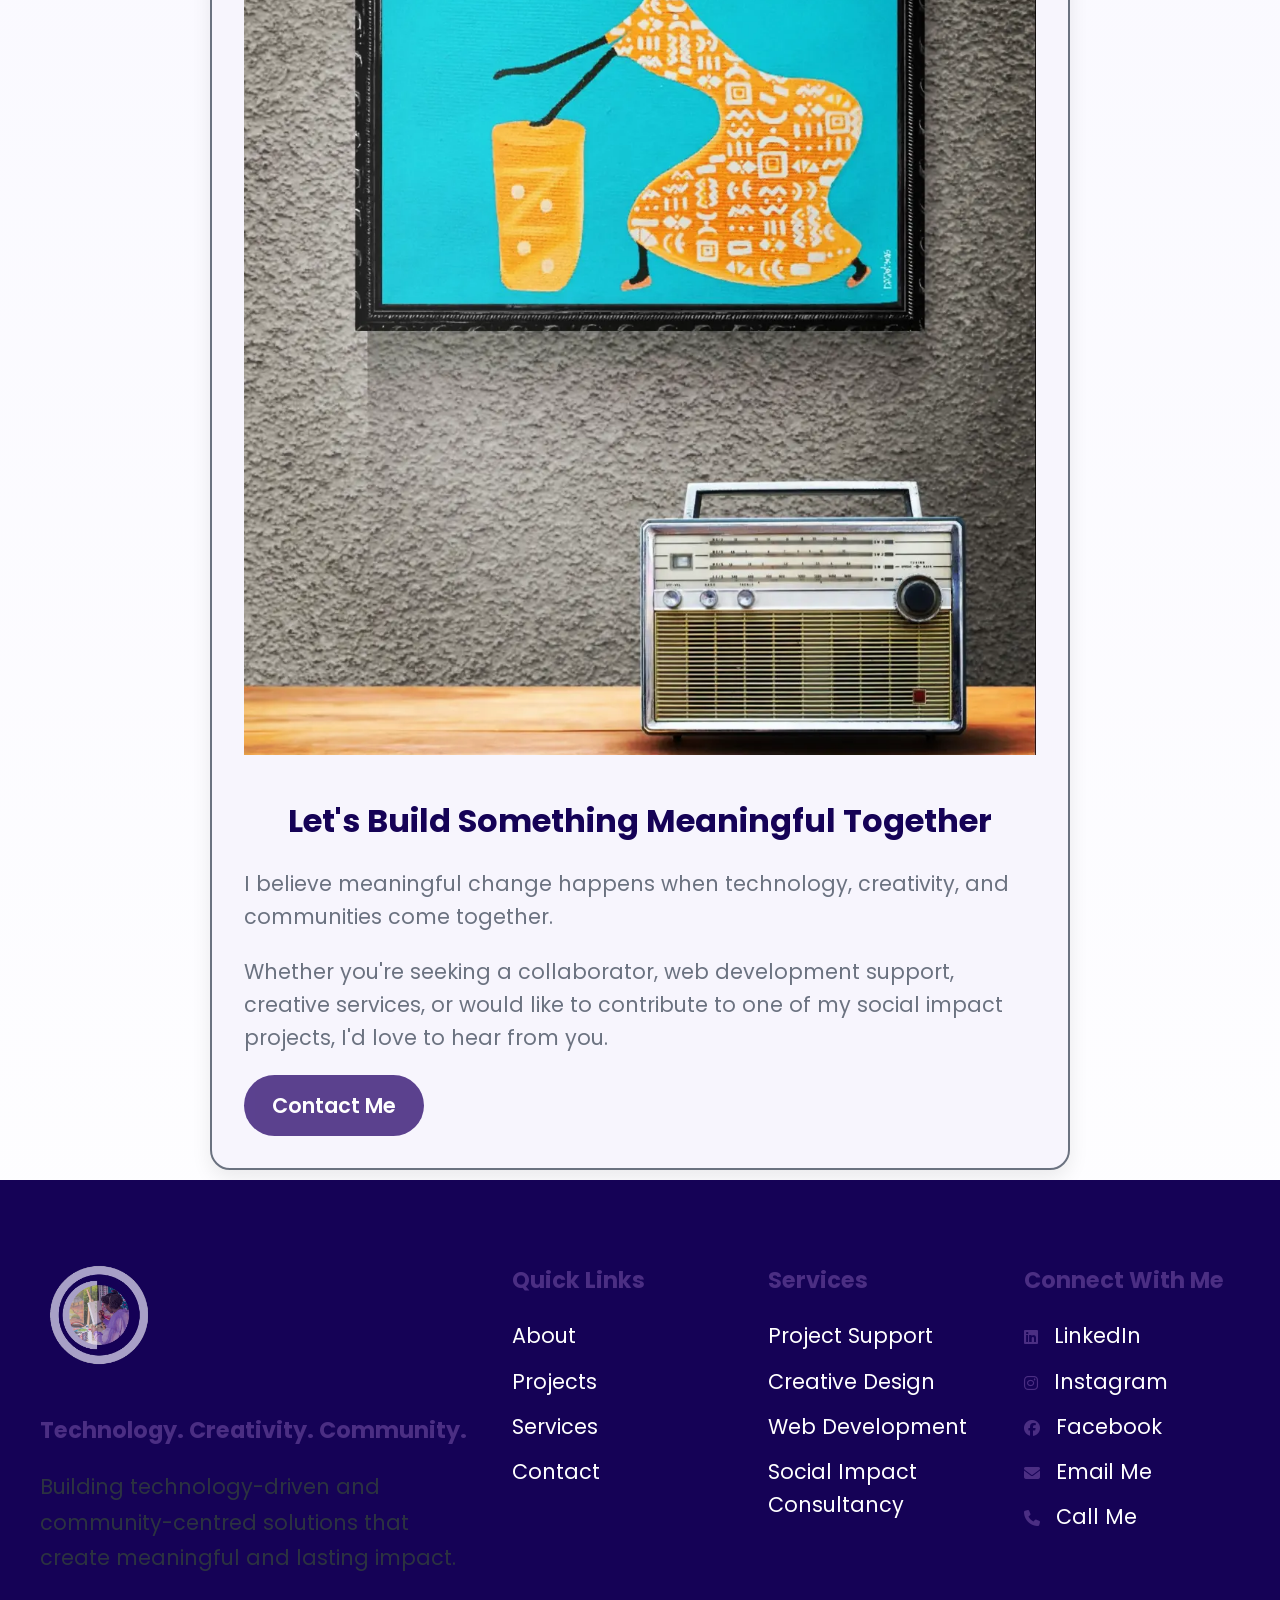
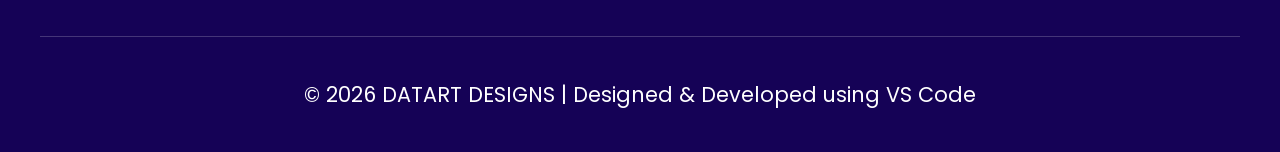
==== commit f043a935: "Rename Projects & Ventures navigation link to Projects" ====
--- a/index.html
+++ b/index.html
@@ -48,7 +48,7 @@
         <ul class="nav-links">
           <li><a href="index.html">About</a></li>
           <li><a href="services.html">Services</a></li>
-          <li><a href="portfolio.html">Projects & Ventures</a></li>
+          <li><a href="portfolio.html">Projects</a></li>
           <li><a href="contact.html">Contact</a></li>
         </ul>
       </nav>
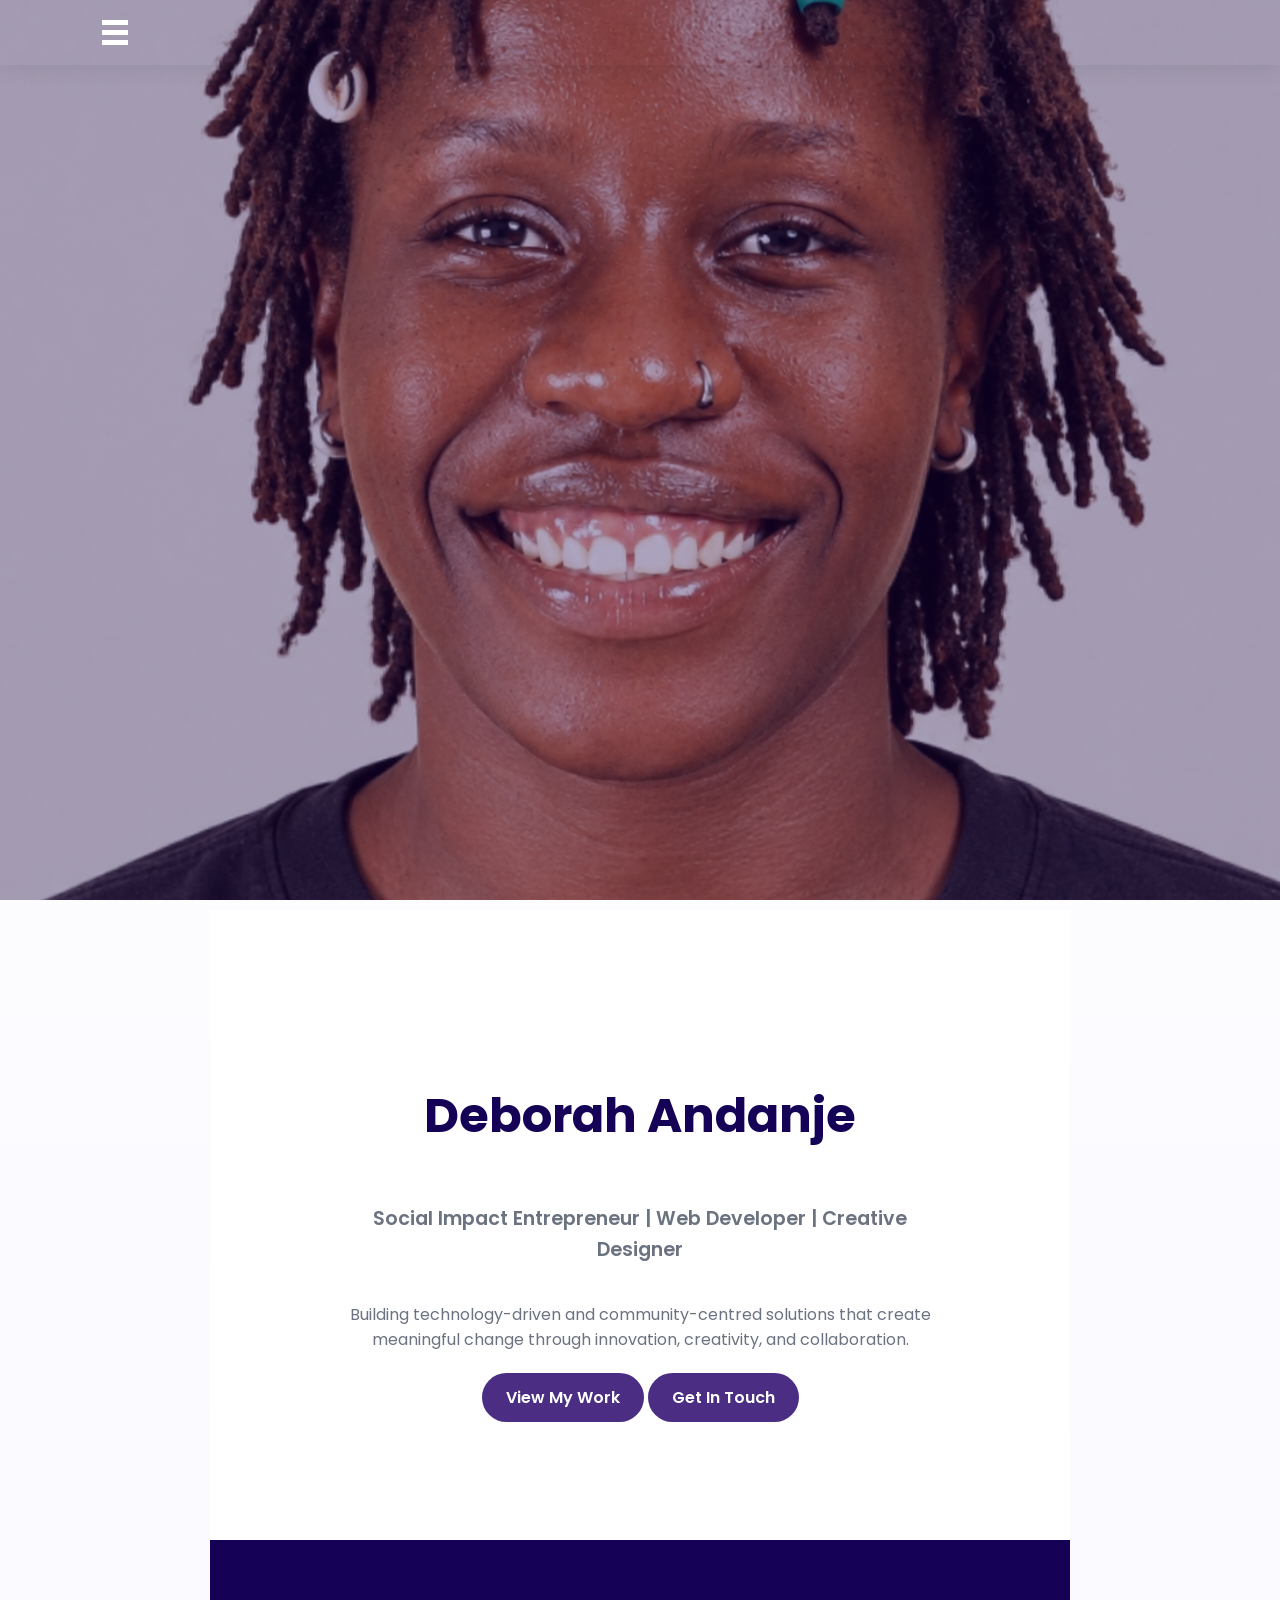
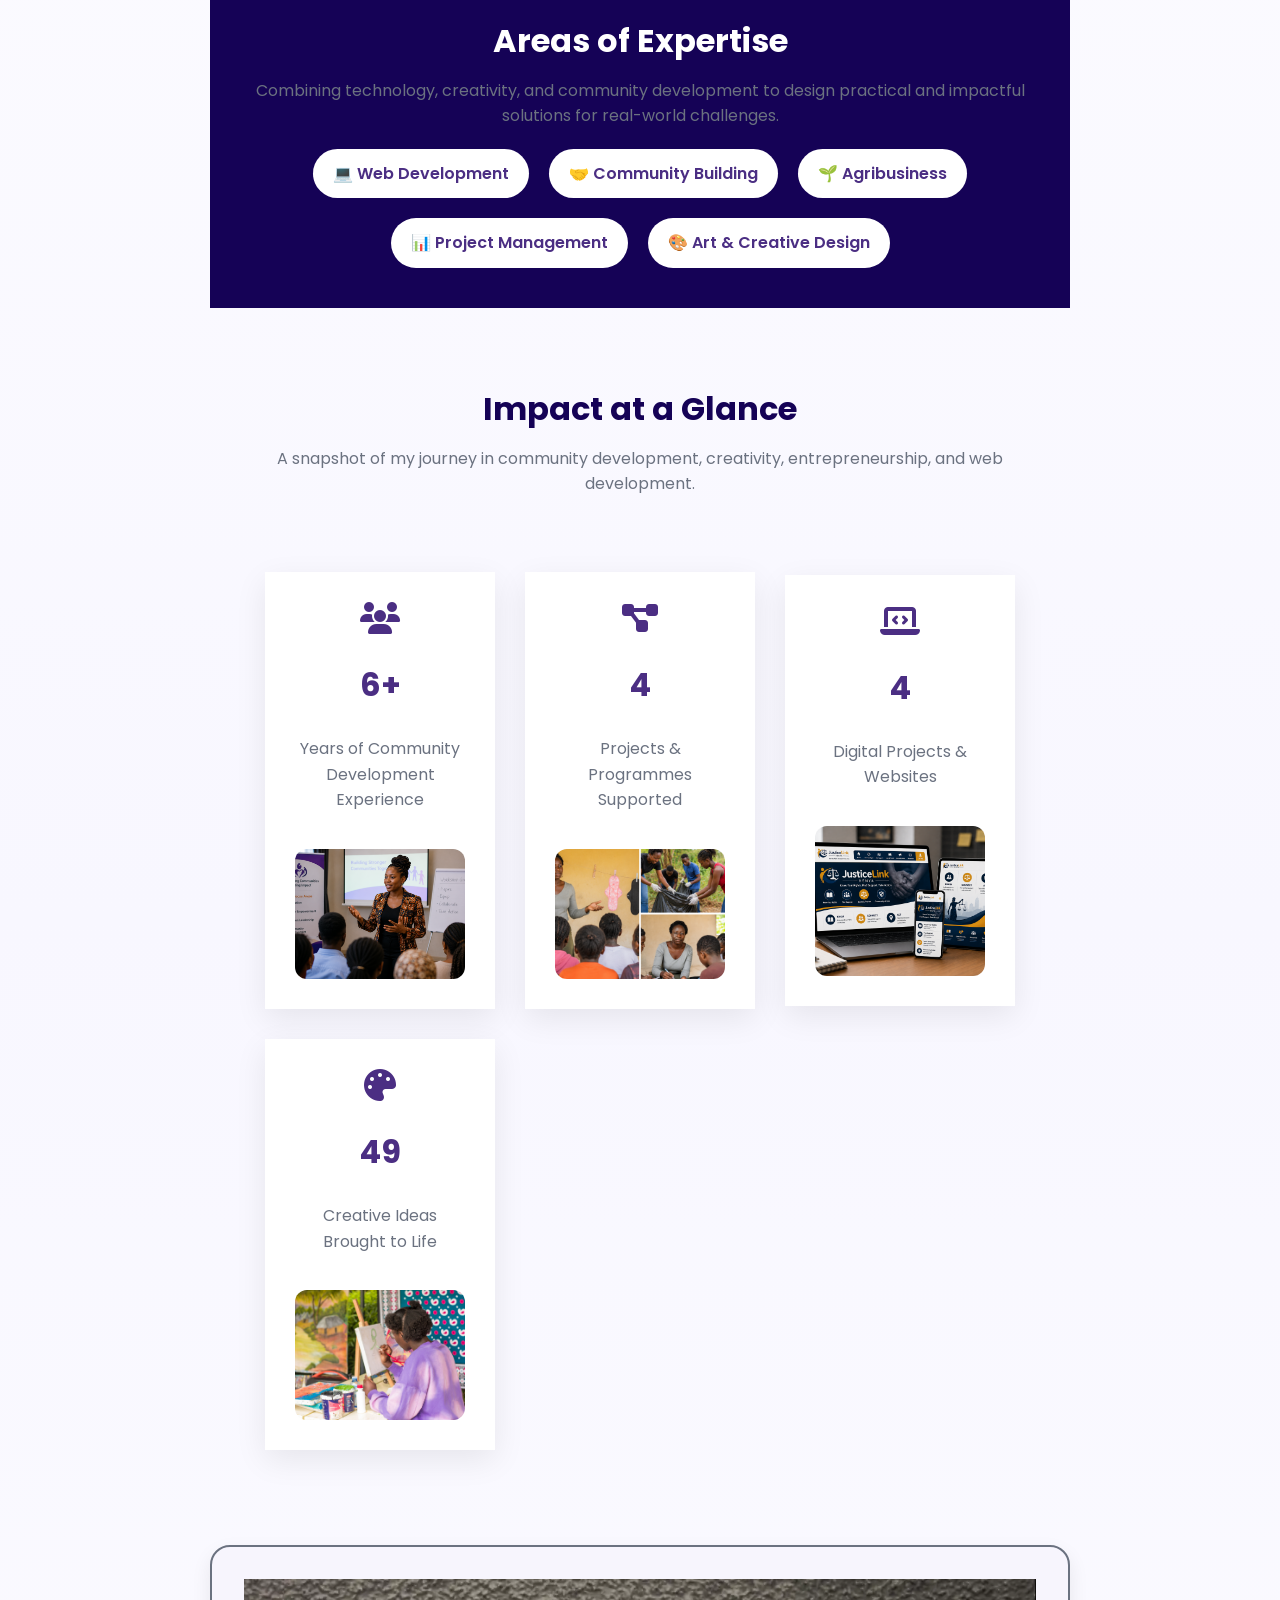
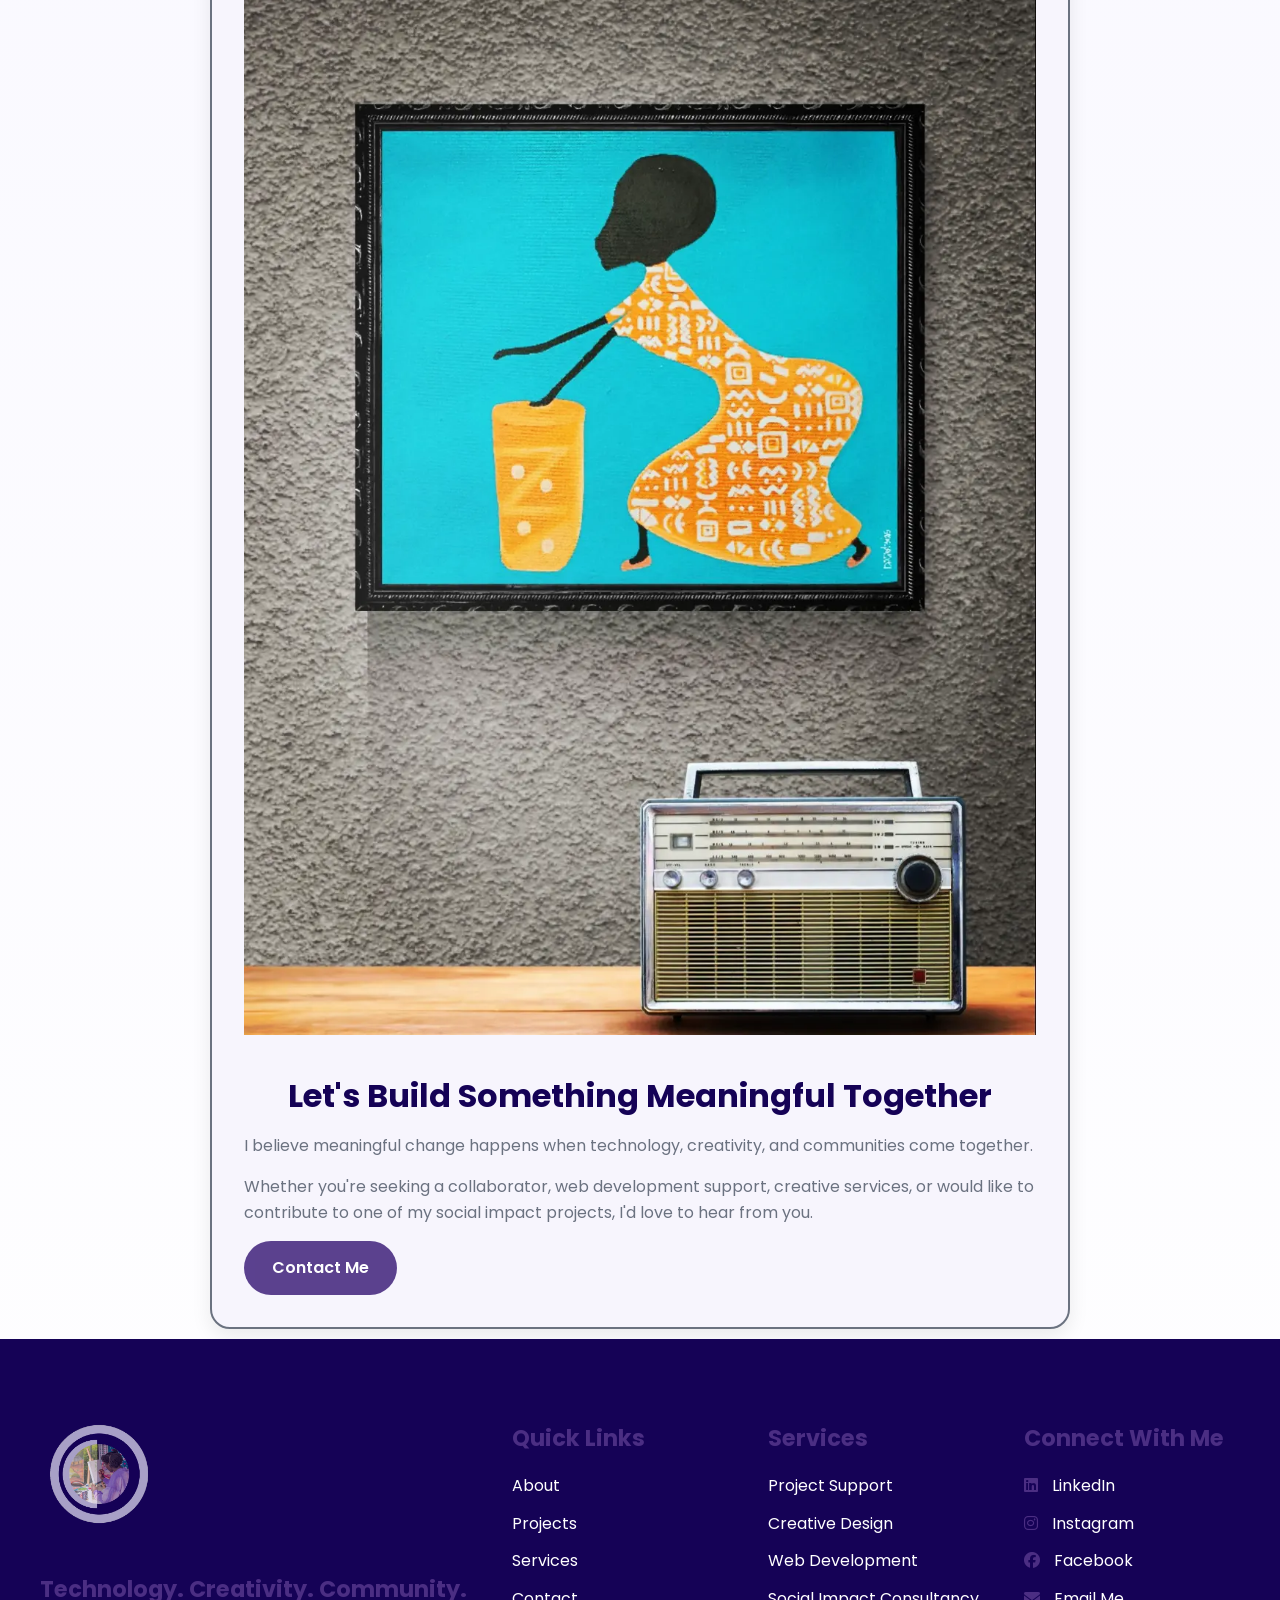
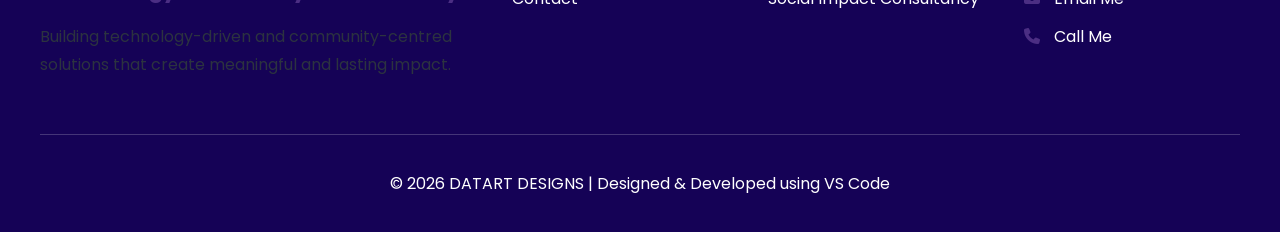
==== commit 1d21401d: "Improve image loading performance" ====
--- a/index.html
+++ b/index.html
@@ -109,7 +109,7 @@
               <img
                 src="images/WHY WORK WITH ME.png"
                 alt="Deborah Andanje facilitating a community development workshop"
-                loading="lazy"
+                loading="lazy" decoding="async"
               />
             </div>
           </div>
@@ -124,7 +124,7 @@
               <img
                 src="images/DEBORAH PROJECTS STAT-CARD.png"
                 alt="Deborah Andanje facilitating a community development project"
-                loading="lazy"
+                loading="lazy" decoding="async"
               />
             </div>
           </div>
@@ -140,7 +140,7 @@
               <img
                 src="images/DIGITAL PROJECTS AND WEBSITES STAT-CARD.png"
                 alt="JusticeLink Kenya website displayed across digital devices"
-                loading="lazy"
+                loading="lazy" decoding="async"
               />
             </div>
           </div>
@@ -156,7 +156,7 @@
               <img
                 src="images/DEBORAH DRAWING.jpg"
                 alt="Deborah Andanje drawing a creative design on canvas"
-                loading="lazy"
+                loading="lazy" decoding="async"
               />
             </div>
           </div>
@@ -167,7 +167,7 @@
           src="images/CONTACT ME-HOME PAGE.jpg"
           alt="Deborah Profile Image"
           class="image lightbox-trigger"
-          loading="lazy"
+          loading="lazy" decoding="async"
         />
 
         <h2>Let's Build Something Meaningful Together</h2>
@@ -195,7 +195,7 @@
           <img
             src="images/MY PORTFOLIO LOGO.png"
             alt="Deborah Andanje Logo"
-            class="footer-logo lightbox-trigger"
+            class="footer-logo lightbox-trigger" loading="lazy" decoding="async"
           />
           <h3>Technology. Creativity. Community.</h3>
 
--- a/styles.css
+++ b/styles.css
@@ -806,7 +806,7 @@
 
 .stats-grid{
 
-    display:flex;
+    display: grid;
 
     grid-template-columns:repeat(auto-fit,minmax(220px,1fr));
 
@@ -1026,7 +1026,7 @@
 
 /* Projects showcase */
 .projects-grid {
-    display:flex;
+    display: grid;
 
     grid-template-columns:repeat(auto-fit,minmax(220px,1fr));
 
@@ -1691,4 +1691,134 @@
     height: 140px;
   }
 
-}
+}
+
+/* Responsive layout, readability, and accessibility refinements */
+@media (min-width: 769px) {
+    .stats-grid {
+        grid-template-columns: repeat(auto-fit, minmax(220px, 1fr));
+    }
+
+    .projects-grid {
+        grid-template-columns: repeat(auto-fit, minmax(260px, 1fr));
+    }
+}
+
+/* Keep body copy comfortable to read while preserving the existing heading scale. */
+body {
+    font-size: 1rem;
+}
+
+p,
+li,
+a,
+label,
+input,
+textarea,
+select,
+button {
+    font-size: 1rem;
+}
+
+h1 {
+    font-size: clamp(2rem, 4vw, 3rem);
+    line-height: 1.2;
+}
+
+h2 {
+    font-size: clamp(1.55rem, 3vw, 2rem);
+    line-height: 1.3;
+}
+
+/* The back-to-top control appears only after script.js adds .show. */
+#backToTop {
+    opacity: 0;
+    visibility: hidden;
+    pointer-events: none;
+    transform: translateY(12px);
+}
+
+#backToTop.show {
+    opacity: 1;
+    visibility: visible;
+    pointer-events: auto;
+    transform: translateY(0);
+}
+
+/* Keep navigation links readable after they have been visited. */
+.nav-links a,
+.nav-links a:visited {
+    color: var(--highlight);
+}
+
+.nav-links a:hover,
+.nav-links a:focus-visible {
+    color: var(--highlight);
+}
+
+/* Improve form feedback contrast and spacing. */
+#form-feedback {
+    line-height: 1.5;
+    padding: 0.25rem 0;
+}
+
+#form-feedback.error {
+    color: #a40000;
+}
+
+#form-feedback.success {
+    color: #075b24;
+}
+
+/* Prevent hover motion and reveal effects from overriding reduced-motion preferences. */
+@media (prefers-reduced-motion: reduce) {
+    html {
+        scroll-behavior: auto;
+    }
+
+    *,
+    *::before,
+    *::after {
+        animation-duration: 0.01ms !important;
+        animation-iteration-count: 1 !important;
+        transition-duration: 0.01ms !important;
+        scroll-behavior: auto !important;
+    }
+
+    .reveal {
+        opacity: 1;
+        transform: none;
+    }
+}
+
+/* Small-screen spacing and card sizing. */
+@media (max-width: 768px) {
+    .stats-grid,
+    .projects-grid {
+        grid-template-columns: minmax(0, 1fr);
+        gap: 1rem;
+        padding: 1rem 0.25rem;
+        min-height: 0;
+    }
+
+    .project-showcase {
+        padding: 2rem 1rem;
+    }
+
+    .card {
+        padding: 1.25rem;
+    }
+
+    #backToTop {
+        right: 16px;
+        bottom: 16px;
+        width: 48px;
+        height: 48px;
+    }
+
+    .logo-text {
+        font-size: clamp(1.5rem, 7vw, 2.2rem);
+        line-height: 1.25;
+    }
+}
+
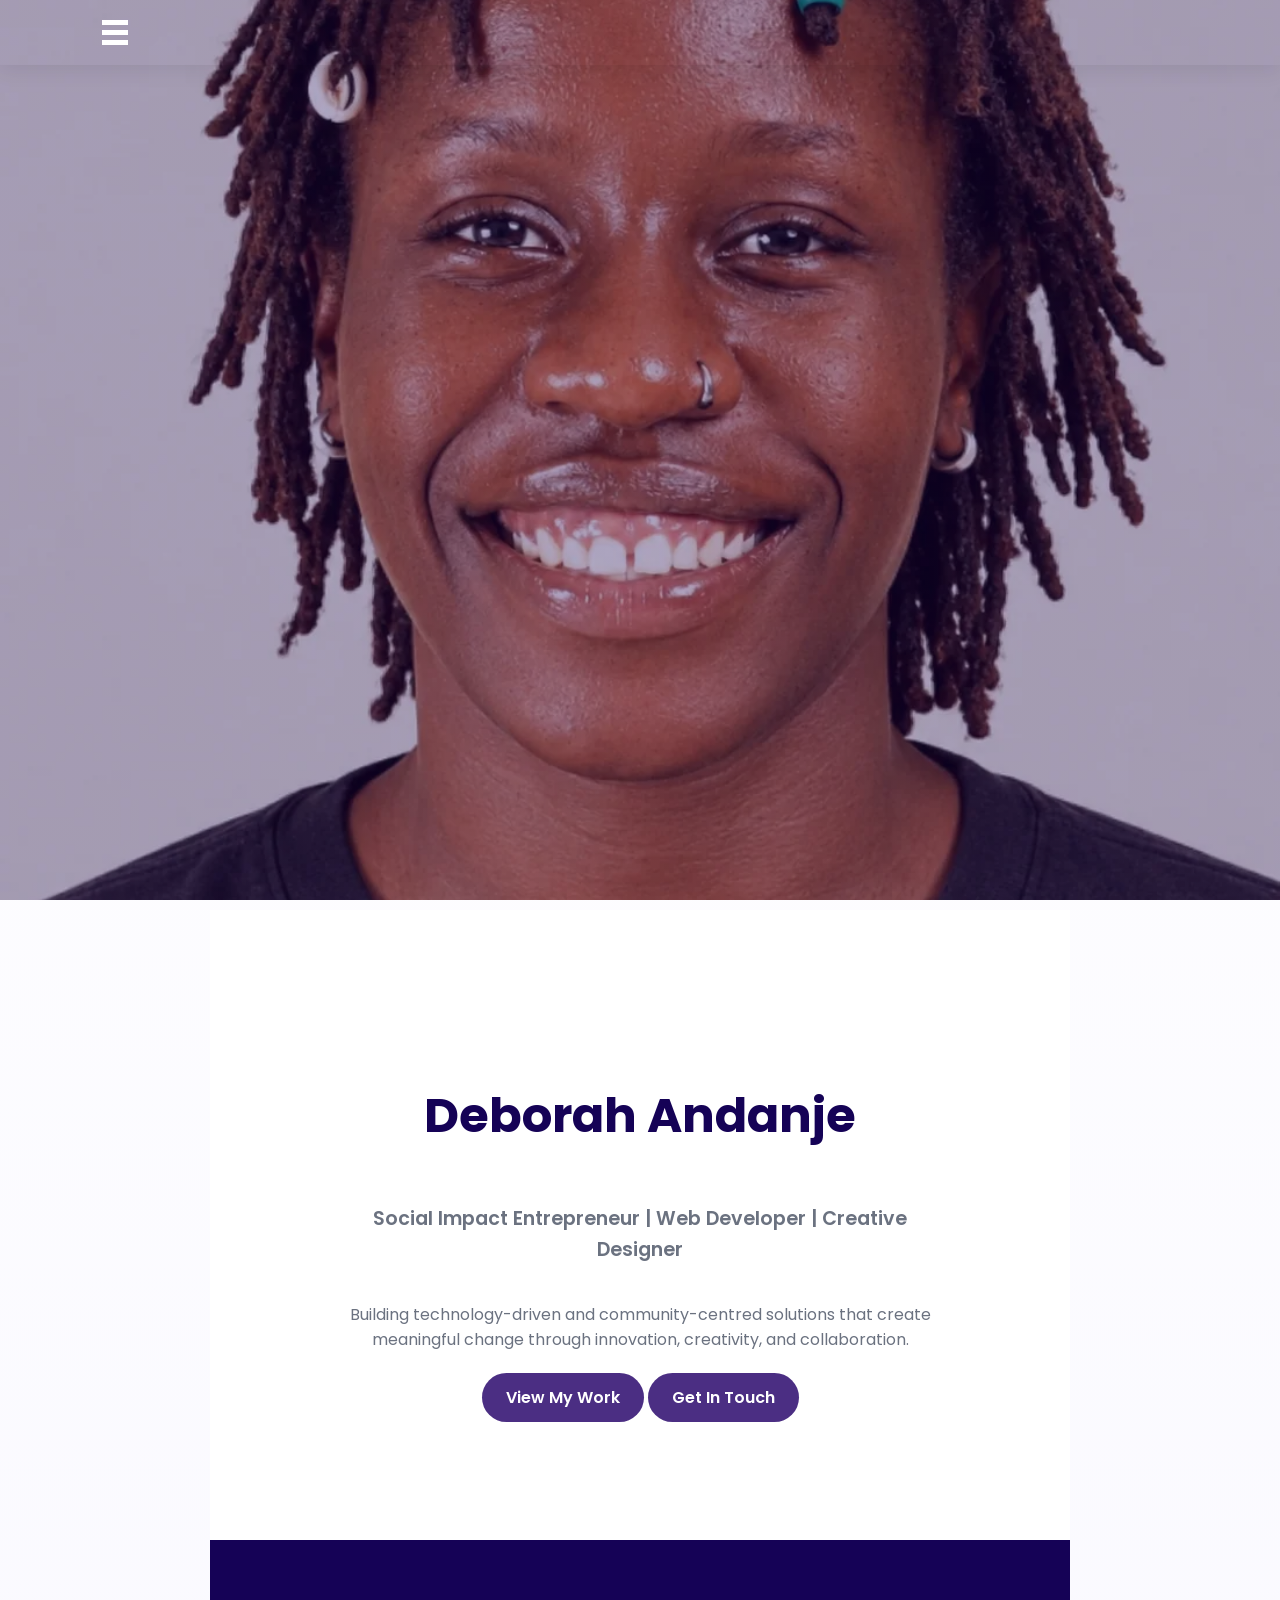
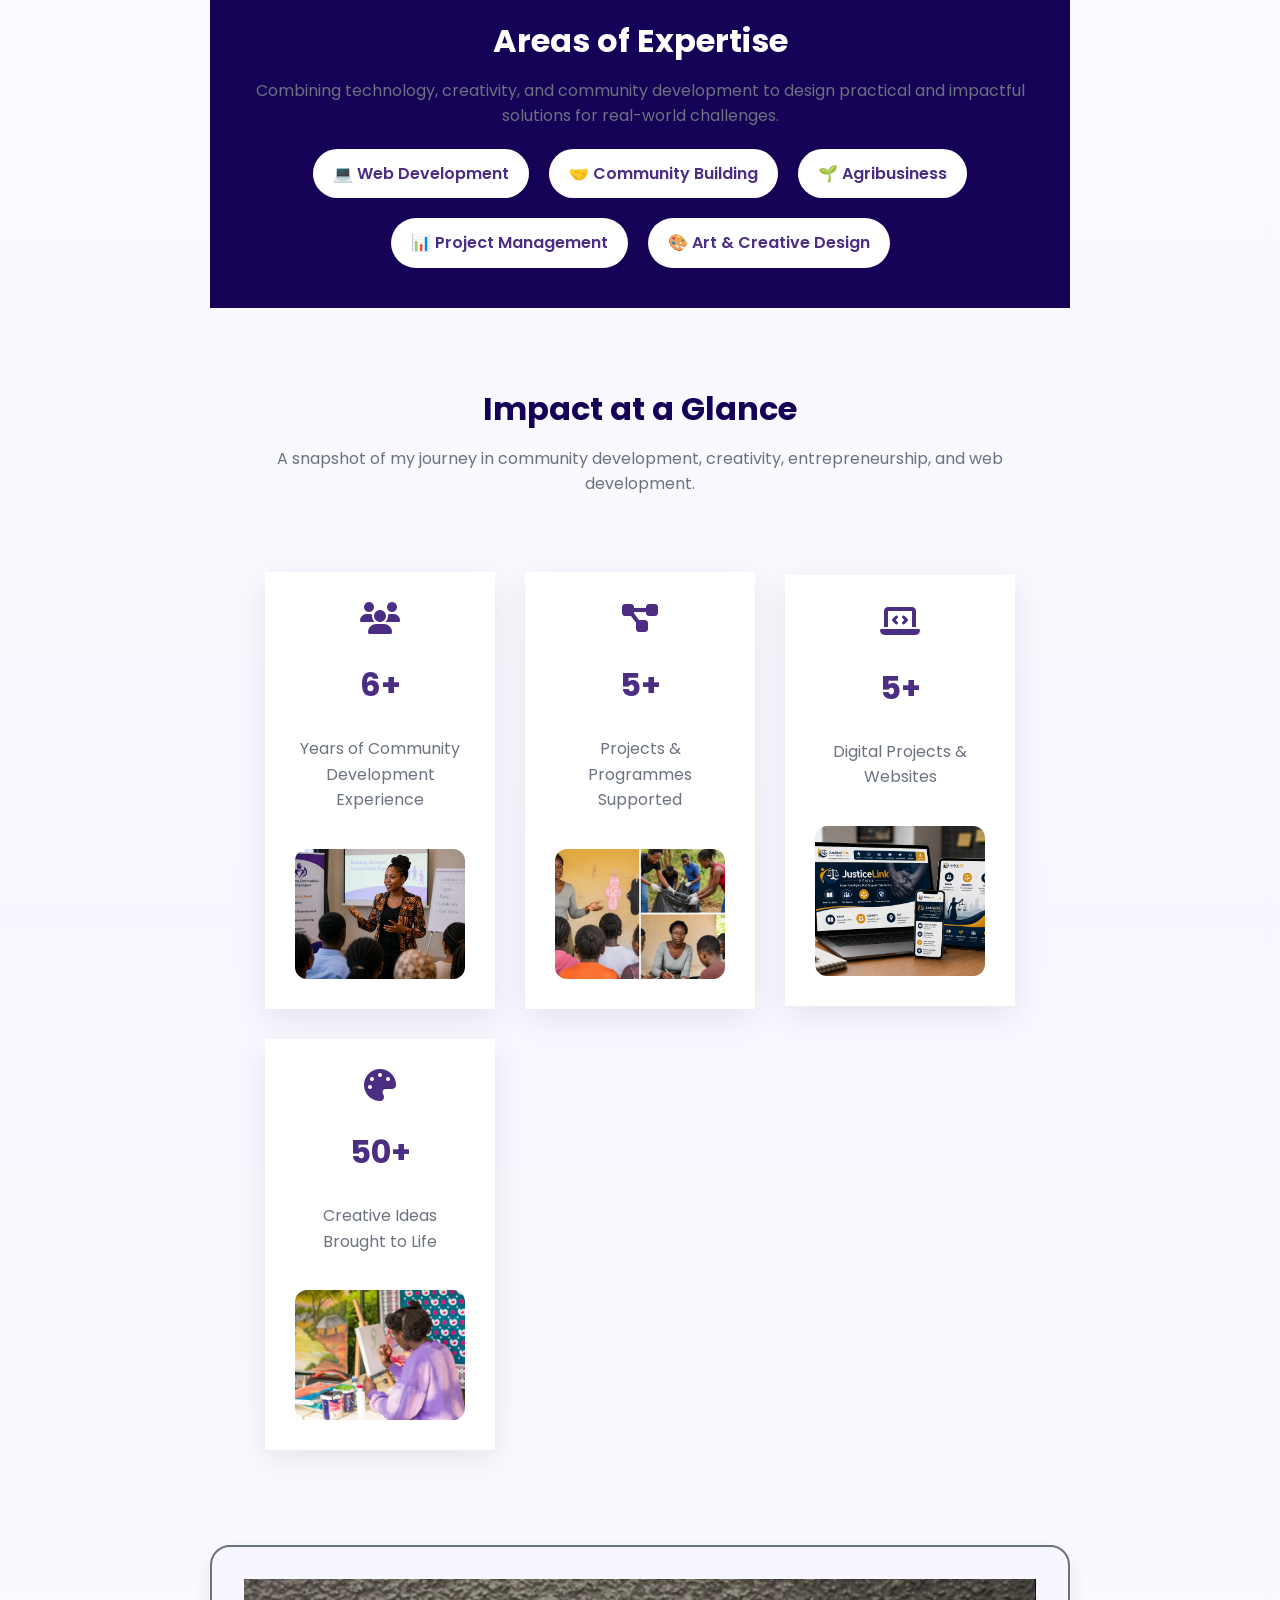
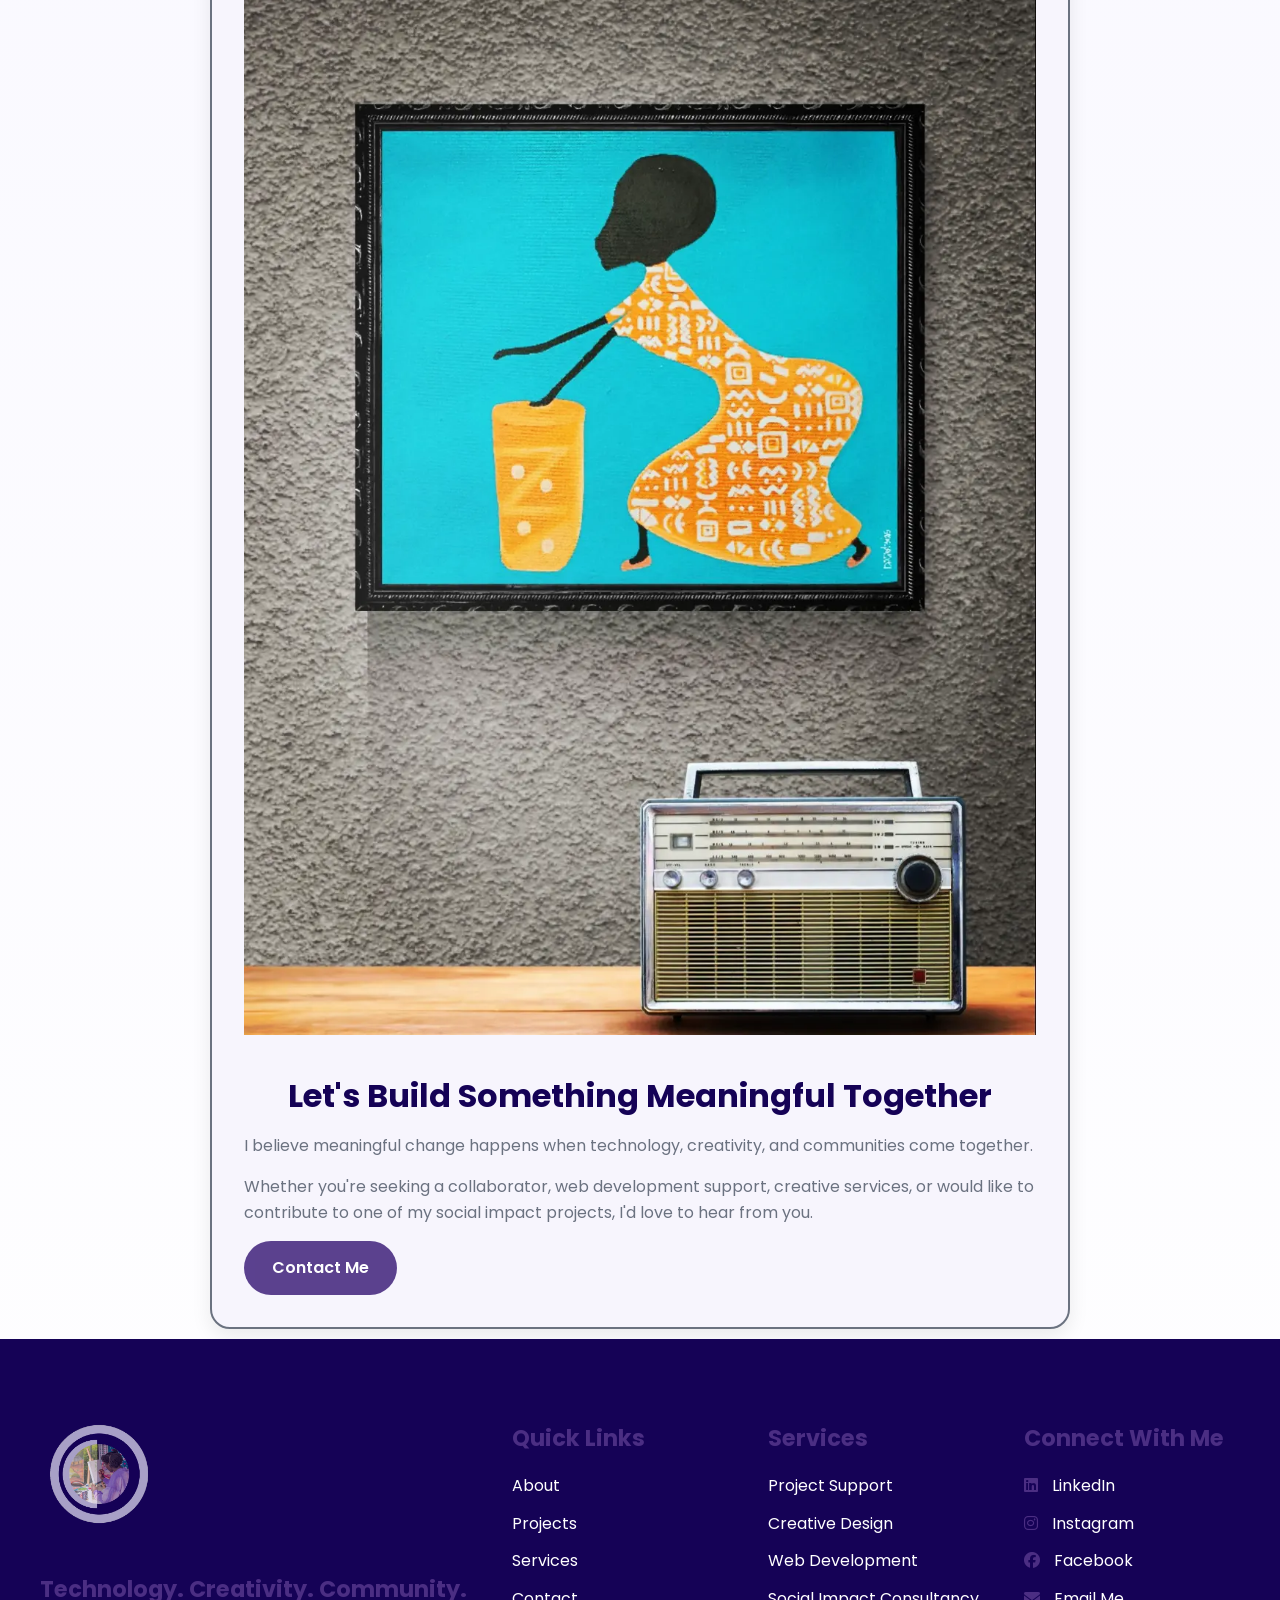
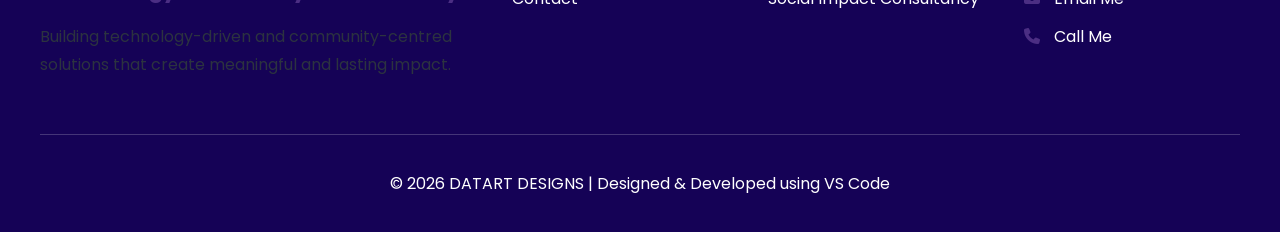
==== commit 1848de10: "Optimize large portfolio images as WebP" ====
--- a/index.html
+++ b/index.html
@@ -107,7 +107,7 @@
             <p>Years of Community Development Experience</p>
             <div class="stat-image">
               <img
-                src="images/WHY WORK WITH ME.png"
+                src="images/WHY WORK WITH ME.webp"
                 alt="Deborah Andanje facilitating a community development workshop"
                 loading="lazy" decoding="async"
               />
@@ -122,7 +122,7 @@
             <p>Projects & Programmes Supported</p>
             <div class="stat-image">
               <img
-                src="images/DEBORAH PROJECTS STAT-CARD.png"
+                src="images/DEBORAH PROJECTS STAT-CARD.webp"
                 alt="Deborah Andanje facilitating a community development project"
                 loading="lazy" decoding="async"
               />
@@ -138,7 +138,7 @@
 
             <div class="stat-image">
               <img
-                src="images/DIGITAL PROJECTS AND WEBSITES STAT-CARD.png"
+                src="images/DIGITAL PROJECTS AND WEBSITES STAT-CARD.webp"
                 alt="JusticeLink Kenya website displayed across digital devices"
                 loading="lazy" decoding="async"
               />
@@ -154,7 +154,7 @@
 
             <div class="stat-image">
               <img
-                src="images/DEBORAH DRAWING.jpg"
+                src="images/DEBORAH DRAWING.webp"
                 alt="Deborah Andanje drawing a creative design on canvas"
                 loading="lazy" decoding="async"
               />
--- a/styles.css
+++ b/styles.css
@@ -408,7 +408,7 @@
         rgba(21, 2, 86, 0.35),
         rgba(21, 2, 86, 0.35)
     ),
-    url("images/DEBORAH PASSPORT PHOTO.png");
+    url("images/DEBORAH PASSPORT PHOTO.webp");
 
     /* Show the full portrait rather than cropping the face */
     background-size: cover;
@@ -424,7 +424,7 @@
         rgba(21, 2, 86, 0.65),
         rgba(21, 2, 86, 0.65)
     ),
-    url("images/MY SERVICES NAVIGATION.png");
+    url("images/MY SERVICES NAVIGATION.webp");
 
     background-size: cover;
     background-position: center;
@@ -461,7 +461,7 @@
         rgba(20, 2, 86, 0.65),
         rgba(20, 2, 86, 0.65)
     ),
-    url("images/GET QUOTE.png");
+    url("images/GET QUOTE.webp");
 
     background-size: cover;
     background-position: center;
@@ -485,7 +485,7 @@
         rgba(20, 2, 86, 0.65),
         rgba(20, 2, 86, 0.65)
     ),
-    url("images/MY PORTFOLIO HERO.png");
+    url("images/MY PORTFOLIO HERO.webp");
 
     background-size: cover;
     background-position: center;
@@ -570,7 +570,7 @@
   overflow: hidden;
   padding: 3rem 2rem;
   border-radius: 20px;
-  background-image: url("images/DEBORAH SITTING AI.png");
+  background-image: url("images/DEBORAH SITTING AI.webp");
   background-size: cover;
   background-position: center;
   background-repeat: no-repeat;
